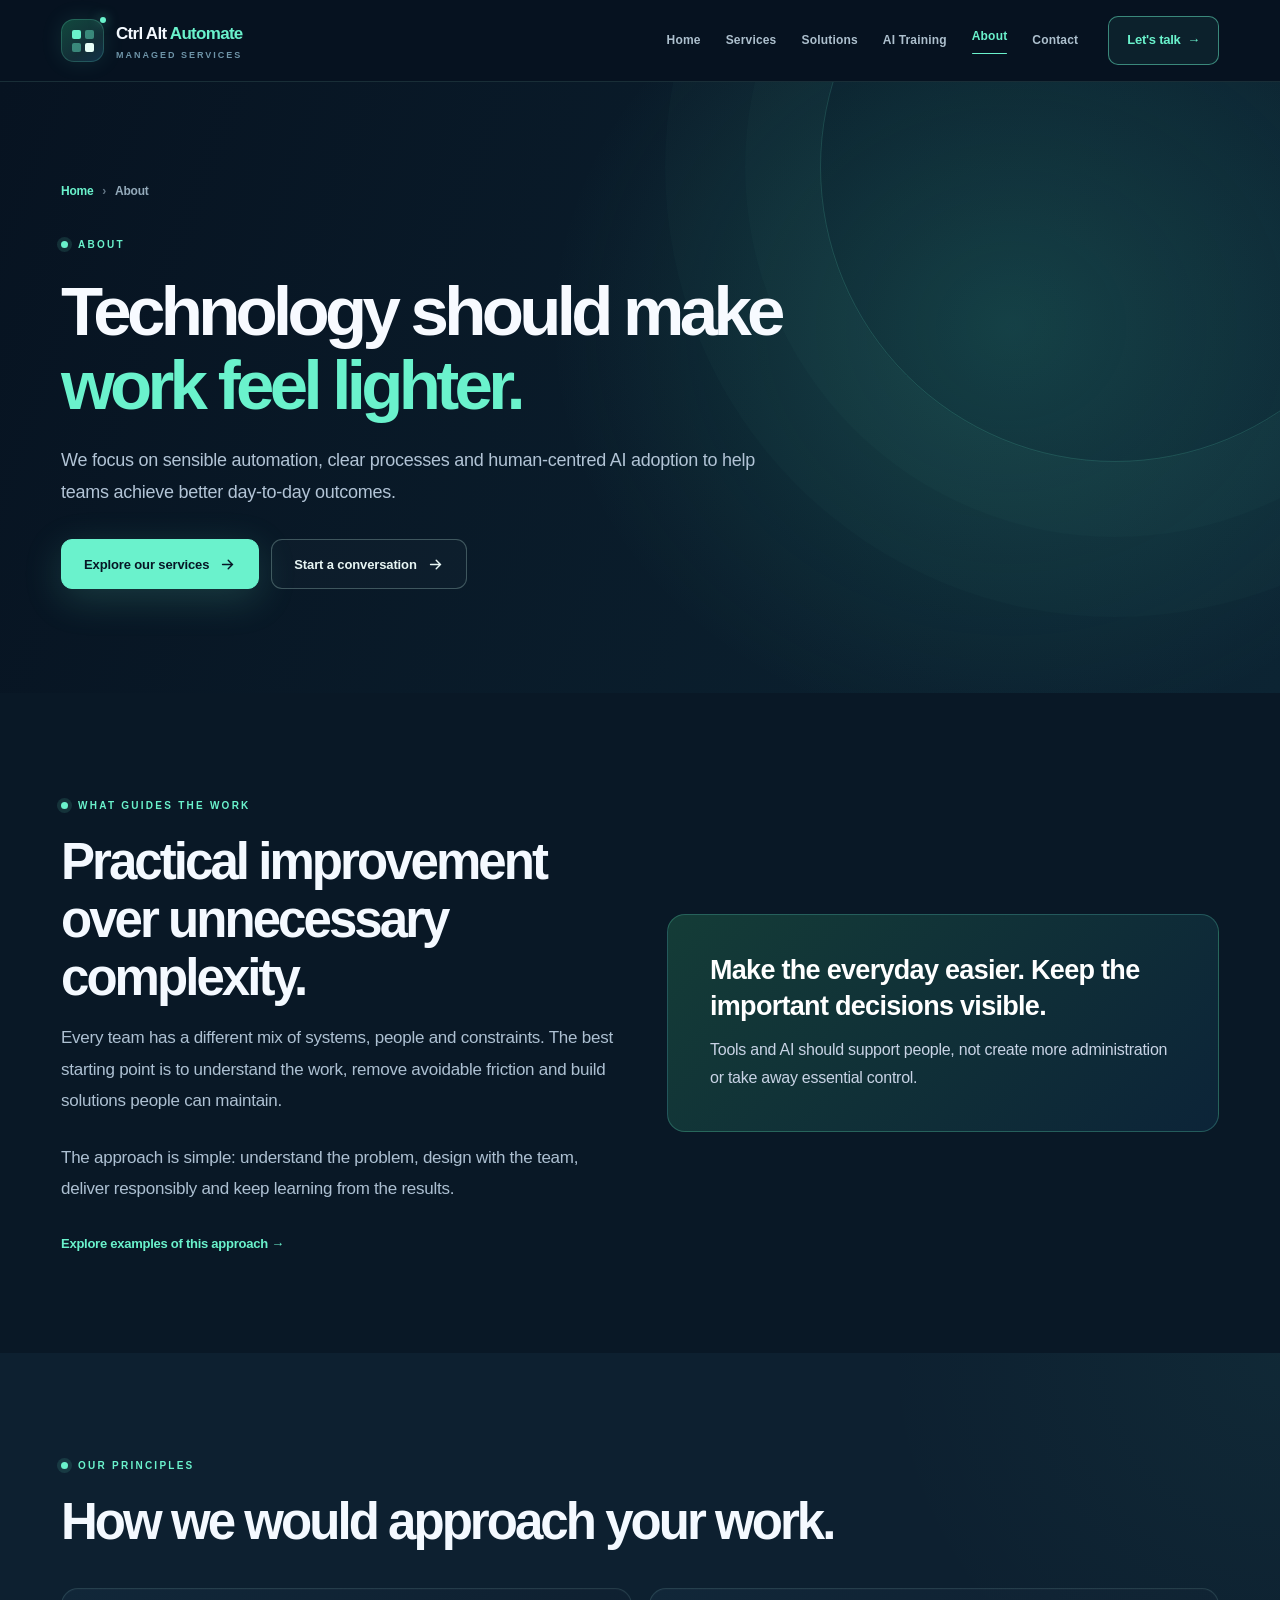
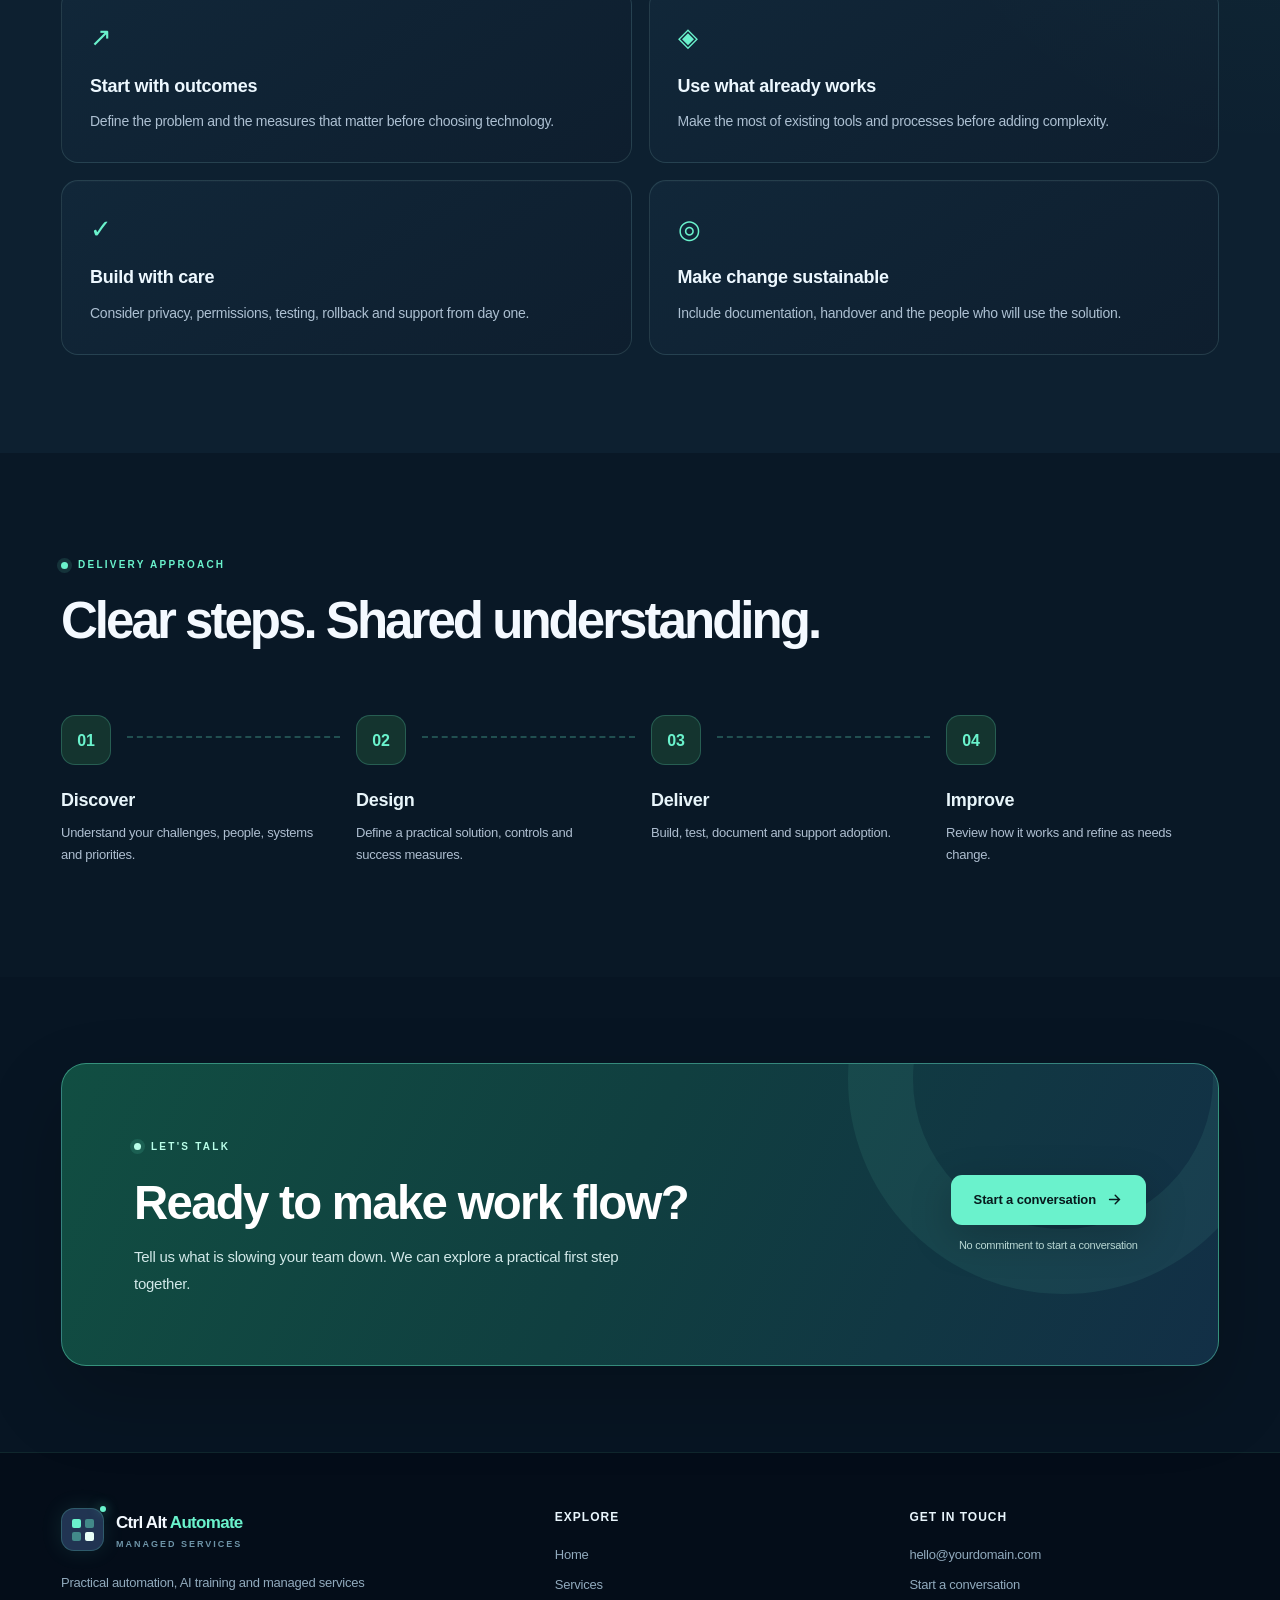
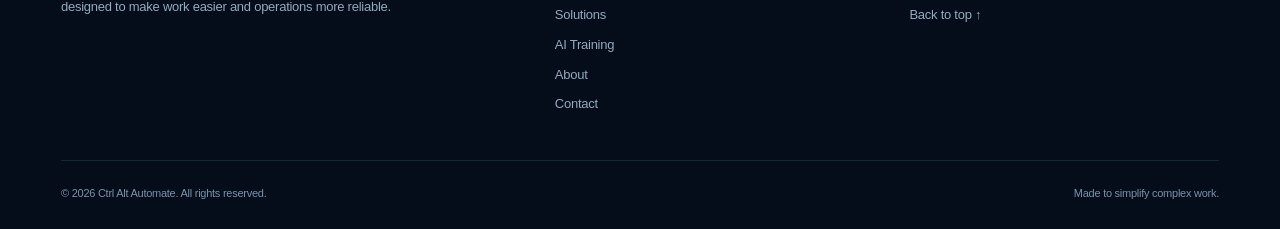
==== about.html @ 1eb22175 "Add files via upload" ====
<!DOCTYPE html><html lang="en"><head>
<meta charset="UTF-8"><meta name="viewport" content="width=device-width, initial-scale=1.0">
<meta name="theme-color" content="#071523"><meta name="description" content="Our approach to practical workflow automation, project delivery, responsible AI and managed services.">
<meta property="og:type" content="website"><meta property="og:site_name" content="Ctrl Alt Automate"><meta property="og:title" content="About | Ctrl Alt Automate"><meta property="og:description" content="Our approach to practical workflow automation, project delivery, responsible AI and managed services.">
<title>About | Ctrl Alt Automate</title>
<link rel="icon" href="data:image/svg+xml,%3Csvg xmlns='http://www.w3.org/2000/svg' viewBox='0 0 64 64'%3E%3Crect width='64' height='64' rx='17' fill='%23071523'/%3E%3Cpath d='M17 39V19h12v12H17m18-12h12v12H35M17 35h12v12H17m18-12h12v12H35' fill='%236af2cc'/%3E%3C/svg%3E">
<link rel="stylesheet" href="styles.css"><link rel="stylesheet" href="premium.css"></head><body><a class="skip-link" href="#main">Skip to content</a>
<header class="site-header" id="top"><div class="container nav-inner">
<a class="brand" href="index.html" aria-label="Ctrl Alt Automate home">
      <span class="brand-mark" aria-hidden="true"><span></span><span></span><span></span><span></span></span>
      <span><span class="brand-name">Ctrl Alt <span class="brand-accent">Automate</span></span><span class="brand-label">Managed Services</span></span></a>
<nav class="nav-links" id="main-nav" aria-label="Main navigation"><a href="index.html">Home</a>
<a href="services.html">Services</a>
<a href="solutions.html">Solutions</a>
<a href="ai-training.html">AI Training</a>
<a href="about.html" aria-current="page">About</a>
<a href="contact.html">Contact</a></nav>
<a class="nav-cta" href="contact.html">Let's talk&nbsp; →</a>
<button class="nav-toggle" type="button" aria-controls="main-nav" aria-expanded="false" aria-label="Open navigation menu"><svg viewBox="0 0 24 24" fill="none" stroke="currentColor" stroke-width="2" stroke-linecap="round"><path d="M4 7h16M4 12h16M4 17h16"/></svg></button>
</div></header><main id="main"><section class="page-hero"><div class="container"><div class="breadcrumb"><a href="index.html">Home</a><span>›</span>About</div>
<span class="eyebrow">About</span><h1>Technology should make<br><span class="accent">work feel lighter.</span></h1><p>We focus on sensible automation, clear processes and human-centred AI adoption to help teams achieve better day-to-day outcomes.</p><div class="hero-actions"><a class="btn btn-mint" href="services.html">Explore our services <svg viewBox="0 0 24 24" fill="none" stroke="currentColor" stroke-width="2" stroke-linecap="round" aria-hidden="true"><path d="M5 12h14m-6-6 6 6-6 6"/></svg></a><a class="btn btn-outline" href="contact.html">Start a conversation <svg viewBox="0 0 24 24" fill="none" stroke="currentColor" stroke-width="2" stroke-linecap="round" aria-hidden="true"><path d="M5 12h14m-6-6 6 6-6 6"/></svg></a></div></div></section>
<section class="content-section"><div class="container panel-grid"><div><span class="eyebrow">What guides the work</span><h2 class="section-heading">Practical improvement over unnecessary complexity.</h2><p class="text-lead">Every team has a different mix of systems, people and constraints. The best starting point is to understand the work, remove avoidable friction and build solutions people can maintain.</p>
<p class="text-lead">The approach is simple: understand the problem, design with the team, deliver responsibly and keep learning from the results.</p><a class="arrow-link" href="solutions.html">Explore examples of this approach →</a></div>
<div class="quote-card"><h3>Make the everyday easier. Keep the important decisions visible.</h3><p>Tools and AI should support people, not create more administration or take away essential control.</p></div></div></section>
<section class="content-section alt"><div class="container"><span class="eyebrow">Our principles</span><h2 class="section-heading">How we would approach your work.</h2><div class="principles-grid">
<div class="principle"><span class="symbol">↗</span><h3>Start with outcomes</h3><p>Define the problem and the measures that matter before choosing technology.</p></div>
<div class="principle"><span class="symbol">◈</span><h3>Use what already works</h3><p>Make the most of existing tools and processes before adding complexity.</p></div>
<div class="principle"><span class="symbol">✓</span><h3>Build with care</h3><p>Consider privacy, permissions, testing, rollback and support from day one.</p></div>
<div class="principle"><span class="symbol">◎</span><h3>Make change sustainable</h3><p>Include documentation, handover and the people who will use the solution.</p></div></div></div></section>
<section class="content-section"><div class="container"><span class="eyebrow">Delivery approach</span><h2 class="section-heading">Clear steps. Shared understanding.</h2><div class="process-steps">
<div class="process-step"><span class="step-number">01</span><h3>Discover</h3><p>Understand your challenges, people, systems and priorities.</p></div>
<div class="process-step"><span class="step-number">02</span><h3>Design</h3><p>Define a practical solution, controls and success measures.</p></div>
<div class="process-step"><span class="step-number">03</span><h3>Deliver</h3><p>Build, test, document and support adoption.</p></div>
<div class="process-step"><span class="step-number">04</span><h3>Improve</h3><p>Review how it works and refine as needs change.</p></div></div></div></section><section class="contact-section"><div class="container"><div class="contact-card"><div><span class="eyebrow">Let's talk</span>
<h2>Ready to make work flow?</h2><p>Tell us what is slowing your team down. We can explore a practical first step together.</p></div><div class="contact-action"><a class="btn" href="contact.html">Start a conversation <svg viewBox="0 0 24 24" fill="none" stroke="currentColor" stroke-width="2" stroke-linecap="round" aria-hidden="true"><path d="M5 12h14m-6-6 6 6-6 6"/></svg></a><span>No commitment to start a conversation</span></div></div></div></section></main><footer class="site-footer"><div class="container">
<div class="footer-grid"><div><a class="brand" href="index.html" aria-label="Ctrl Alt Automate home">
      <span class="brand-mark" aria-hidden="true"><span></span><span></span><span></span><span></span></span>
      <span><span class="brand-name">Ctrl Alt <span class="brand-accent">Automate</span></span><span class="brand-label">Managed Services</span></span></a><p class="footer-description">Practical automation, AI training and managed services designed to make work easier and operations more reliable.</p></div>
<div><h3 class="footer-heading">Explore</h3><div class="footer-list"><a href="index.html">Home</a><a href="services.html">Services</a><a href="solutions.html">Solutions</a><a href="ai-training.html">AI Training</a><a href="about.html">About</a><a href="contact.html">Contact</a></div></div>
<div><h3 class="footer-heading">Get in touch</h3><div class="footer-list"><a href="mailto:hello@yourdomain.com">hello@yourdomain.com</a><a href="contact.html">Start a conversation</a><a href="#top">Back to top ↑</a></div></div></div>
<div class="footer-bottom"><span>© <span class="js-year">2026</span> Ctrl Alt Automate. All rights reserved.</span><span>Made to simplify complex work.</span></div>
</div></footer><script src="script.js" defer></script></body></html>
---- styles.css ----
:root {
      --navy: #111b33;
      --navy-deep: #0d1428;
      --ink: #17213c;
      --text: #4c5972;
      --muted: #728096;
      --bg: #f7f9fc;
      --white: #ffffff;
      --line: #e2e7ef;
      --blue: #496cf4;
      --blue-light: #edf1ff;
      --mint: #89f4d0;
      --mint-dark: #11795e;
      --amber: #ffc487;
      --shadow: 0 16px 50px rgba(25, 40, 79, 0.06);
      --radius: 22px;
      --max-width: 1180px;
    }

    *, *::before, *::after { box-sizing: border-box; }
    html { scroll-behavior: smooth; scroll-padding-top: 90px; }
    body { margin: 0; color: var(--ink); background: var(--white); font: 16px/1.6 -apple-system, BlinkMacSystemFont, "Segoe UI", Inter, sans-serif; -webkit-font-smoothing: antialiased; }
    body.menu-open { overflow: hidden; }
    a { color: inherit; text-decoration: none; }
    button { font: inherit; }
    button, a { -webkit-tap-highlight-color: transparent; }
    :focus-visible { outline: 3px solid #6b8aff; outline-offset: 4px; }
    ::selection { background: #b4f7e1; color: var(--navy); }
    .container { max-width: var(--max-width); margin: 0 auto; padding: 0 26px; }
    .skip-link { position: absolute; top: -100px; left: 16px; background: white; padding: 12px 18px; z-index: 1000; border-radius: 9px; }
    .skip-link:focus { top: 12px; }

    /* Header */
    .site-header { height: 86px; position: relative; z-index: 20; background: var(--white); border-bottom: 1px solid rgba(17, 27, 51, .07); }
    .nav-inner { display: flex; align-items: center; justify-content: space-between; height: 100%; gap: 30px; }
    .brand { display: inline-flex; align-items: center; gap: 11px; flex-shrink: 0; }
    .brand-mark { width: 41px; height: 41px; background: var(--navy); border-radius: 12px; display: grid; grid-template-columns: repeat(2, 9px); grid-template-rows: repeat(2, 9px); align-content: center; justify-content: center; gap: 4px; transform: rotate(-8deg); }
    .brand-mark span { background: var(--mint); border-radius: 2px; }
    .brand-mark span:nth-child(2), .brand-mark span:nth-child(3) { opacity: .45; }
    .brand-mark span:nth-child(4) { background: white; }
    .brand-name { color: var(--navy); font-size: 18px; font-weight: 850; letter-spacing: -.7px; line-height: 1; white-space: nowrap; }
    .brand-accent { color: #3961dc; }
    .brand-label { display: block; margin-top: 5px; font-size: 9px; line-height: 1; color: #7c8799; letter-spacing: 2px; text-transform: uppercase; font-weight: 800; }
    .nav-links { display: flex; gap: 30px; align-items: center; margin-left: auto; }
    .nav-links a { color: #4b5770; font-size: 13px; font-weight: 700; transition: color .2s; }
    .nav-links a:hover { color: var(--blue); }
    .nav-cta { display: inline-flex; background: var(--navy); color: white; align-items: center; justify-content: center; padding: 12px 20px; border-radius: 9px; font-weight: 750; font-size: 13px; transition: background .2s, transform .2s; white-space: nowrap; }
    .nav-cta:hover { background: #2e4483; transform: translateY(-1px); }
    .nav-toggle { display: none; background: none; border: 0; color: var(--navy); padding: 8px; cursor: pointer; }
    .nav-toggle svg { display: block; width: 25px; height: 25px; }

    /* Common */
    .eyebrow { display: inline-flex; align-items: center; gap: 10px; color: var(--blue); font-size: 11px; font-weight: 800; letter-spacing: 2.2px; text-transform: uppercase; }
    .eyebrow::before { content: ""; display: inline-block; height: 7px; width: 7px; border-radius: 50%; background: currentColor; }
    .section-heading { max-width: 700px; margin: 16px 0 15px; font-size: clamp(32px, 4vw, 51px); font-weight: 800; letter-spacing: -2.2px; line-height: 1.14; color: var(--navy); }
    .section-intro { max-width: 680px; margin: 0; color: var(--text); font-size: 17px; line-height: 1.8; }
    .section-top { margin-bottom: 38px; }
    .btn { display: inline-flex; align-items: center; justify-content: center; gap: 10px; padding: 14px 22px; min-height: 50px; border: 1px solid transparent; border-radius: 10px; font-size: 13px; font-weight: 800; line-height: 1.2; transition: transform .2s, background .2s, box-shadow .2s; white-space: nowrap; }
    .btn:hover { transform: translateY(-2px); }
    .btn svg { width: 17px; height: 17px; }
    .btn-mint { background: var(--mint); color: var(--navy); box-shadow: 0 8px 25px rgba(137, 244, 208, .12); }
    .btn-mint:hover { background: #a5ffe0; }
    .btn-blue { background: var(--blue); color: white; }
    .btn-blue:hover { background: #3056dd; }
    .btn-outline { border-color: rgba(255,255,255,.32); color: #fff; background: rgba(255,255,255,.04); }
    .btn-outline:hover { background: rgba(255,255,255,.10); }
    .arrow-link { display: inline-flex; align-items: center; gap: 8px; color: var(--blue); font-size: 13px; font-weight: 800; }
    .arrow-link svg { width: 16px; height: 16px; transition: transform .2s; }
    .arrow-link:hover svg { transform: translateX(4px); }

    /* Hero */
    .hero { background: var(--navy); color: white; position: relative; overflow: hidden; isolation: isolate; }
    .hero::before { content: ""; position: absolute; inset: 0; z-index: -2; background: radial-gradient(ellipse at 78% 45%, rgba(78, 103, 203, .28), transparent 52%), radial-gradient(circle at 8% 100%, rgba(45, 130, 123, .15), transparent 48%); }
    .hero::after { content: ""; position: absolute; right: -160px; bottom: -295px; width: 600px; height: 600px; border: 1px solid rgba(255,255,255,.075); border-radius: 50%; box-shadow: 0 0 0 80px rgba(255,255,255,.012), 0 0 0 160px rgba(255,255,255,.012); z-index: -1; }
    .hero-grid { min-height: 610px; display: grid; grid-template-columns: 1.06fr .94fr; align-items: center; gap: 58px; padding-top: 76px; padding-bottom: 84px; }
    .hero .eyebrow { color: var(--mint); }
    h1 { font-size: clamp(43px, 5.6vw, 76px); line-height: 1.07; letter-spacing: -3.4px; margin: 22px 0 24px; font-weight: 850; }
    h1 .accent { color: var(--mint); }
    .hero-copy { max-width: 560px; color: #b9c6db; font-size: 17px; line-height: 1.8; margin: 0 0 30px; }
    .hero-actions { display: flex; align-items: center; gap: 12px; flex-wrap: wrap; }
    .hero-note { margin-top: 36px; display: flex; align-items: center; gap: 12px; font-size: 12px; font-weight: 600; color: #bcc9de; }
    .avatar-stack { display: flex; }
    .avatar-stack span { margin-right: -8px; border: 2px solid var(--navy); background: #4e638c; color: white; width: 27px; height: 27px; border-radius: 50%; display: grid; place-items: center; }
    .avatar-stack span:nth-child(2) { background: #438f87; }
    .avatar-stack span:nth-child(3) { background: #977a9c; }
    .avatar-stack svg { width: 14px; height: 14px; }
    .hero-demo { position: relative; }
    .demo-shell { width: 100%; max-width: 488px; margin-left: auto; padding: 20px; border: 1px solid rgba(255,255,255,.20); border-radius: 22px; background: rgba(255,255,255,.09); box-shadow: 0 40px 100px rgba(0,0,0,.24); backdrop-filter: blur(12px); transform: rotate(1.4deg); }
    .demo-header { display: flex; justify-content: space-between; align-items: center; gap: 10px; margin-bottom: 14px; }
    .demo-header strong { color: white; font-size: 13px; }
    .demo-header small { display: block; color: #bac6da; font-size: 11px; margin-top: 2px; }
    .demo-dots { display: flex; gap: 5px; }
    .demo-dots span { width: 6px; height: 6px; background: #8fa3c7; border-radius: 50%; }
    .demo-dots span:first-child { background: var(--mint); }
    .demo-content { padding: 19px; border-radius: 13px; background: #f7f9ff; color: var(--ink); }
    .demo-content-title { display: flex; align-items: center; justify-content: space-between; gap: 10px; margin-bottom: 15px; }
    .demo-content-title strong { font-size: 11px; text-transform: uppercase; letter-spacing: 1.2px; }
    .demo-content-title span { color: #45715c; border-radius: 5px; background: #e0f7ed; padding: 3px 8px; font-size: 9px; font-weight: 800; }
    .demo-flow { display: grid; grid-template-columns: 1fr 17px 1fr; align-items: center; row-gap: 9px; column-gap: 8px; }
    .flow-card { min-height: 81px; padding: 12px; background: white; border: 1px solid #e3e8f2; border-radius: 10px; box-shadow: 0 3px 8px rgba(14,24,47,.03); }
    .flow-card .flow-icon { display: inline-flex; width: 24px; height: 24px; align-items: center; justify-content: center; border-radius: 6px; background: #e9edff; color: var(--blue); margin-bottom: 5px; }
    .flow-card .flow-icon.green { background: #ddf6eb; color: #16785b; }
    .flow-card .flow-icon.orange { background: #fff0df; color: #af6525; }
    .flow-card svg { height: 13px; width: 13px; }
    .flow-card strong { display: block; font-size: 11px; color: var(--navy); }
    .flow-card small { display: block; color: #718097; font-size: 9px; line-height: 1.4; margin-top: 1px; }
    .flow-arrow { color: #8292b0; font-weight: 800; text-align: center; font-size: 18px; }
    .flow-down { grid-column: 1 / -1; text-align: center; height: 13px; color: #8292b0; font-weight: 800; line-height: 1; font-size: 14px; }
    .demo-footer { display: flex; justify-content: space-between; align-items: center; gap: 6px; margin-top: 15px; border-top: 1px solid #e6ebf3; padding-top: 12px; }
    .demo-footer span { color: #65738b; font-size: 10px; }
    .demo-footer strong { color: #16785b; font-size: 10px; }
    .demo-footer strong::before { content: ""; display: inline-block; width: 6px; height: 6px; border-radius: 50%; background: #36aa7a; margin-right: 6px; }
    .demo-float { position: absolute; right: -22px; bottom: -28px; background: var(--mint); color: #103d35; border-radius: 12px; padding: 13px 17px; font-size: 11px; font-weight: 850; box-shadow: 0 16px 35px rgba(0,0,0,.18); transform: rotate(-4deg); }
    .demo-float svg { width: 13px; height: 13px; margin-right: 5px; vertical-align: -2px; }

    /* Value strip */
    .value-strip { background: #eef2f8; border-bottom: 1px solid var(--line); }
    .value-inner { display: flex; flex-wrap: wrap; align-items: center; justify-content: space-between; padding-top: 25px; padding-bottom: 25px; gap: 18px 25px; }
    .value-intro { font-size: 11px; text-transform: uppercase; letter-spacing: 1.6px; font-weight: 800; color: #6e7a90; }
    .value-item { display: inline-flex; gap: 9px; align-items: center; font-size: 13px; font-weight: 800; color: #394760; }
    .value-item svg { height: 17px; width: 17px; color: #4179d6; }

    /* Services */
    .services { padding: 108px 0 114px; background: #fff; }
    .services-grid { display: grid; grid-template-columns: repeat(3, minmax(0, 1fr)); gap: 18px; }
    .service-card { position: relative; padding: 30px; min-height: 292px; border: 1px solid var(--line); border-radius: var(--radius); background: white; transition: border-color .25s, transform .25s, box-shadow .25s; }
    .service-card:hover { border-color: #bdc9f7; transform: translateY(-4px); box-shadow: var(--shadow); }
    .service-card .service-top { display: flex; justify-content: space-between; align-items: start; gap: 12px; }
    .service-icon { width: 54px; height: 54px; display: grid; place-items: center; background: #eef0ff; color: #4260db; border-radius: 14px; }
    .service-icon.green { background: #e5f7ef; color: #16785b; }
    .service-icon.amber { background: #fff1df; color: #ae6618; }
    .service-icon.pink { background: #f9edfb; color: #9562af; }
    .service-icon.sky { background: #e7f5fc; color: #377dba; }
    .service-icon.peach { background: #ffeee7; color: #c36b4a; }
    .service-icon svg { width: 26px; height: 26px; }
    .service-num { color: #aab5c7; font-size: 11px; font-weight: 800; letter-spacing: 1px; }
    .service-card h3 { margin: 25px 0 10px; font-size: 20px; line-height: 1.25; letter-spacing: -.5px; color: var(--navy); }
    .service-card p { margin: 0; color: var(--text); line-height: 1.75; font-size: 14px; }
    .tags { display: flex; gap: 7px; flex-wrap: wrap; margin-top: 20px; }
    .tags span { font-size: 10px; color: #637087; border: 1px solid #e4e9f1; border-radius: 6px; padding: 4px 7px; background: #f9fafd; font-weight: 700; }

    /* Outcome comparison */
    .outcomes { background: var(--bg); padding: 104px 0; }
    .outcomes-grid { display: grid; grid-template-columns: .9fr 1.1fr; gap: 90px; align-items: center; }
    .outcomes .section-heading { font-size: clamp(33px, 3.6vw, 47px); }
    .outcomes-list { margin-top: 27px; display: grid; gap: 16px; }
    .outcomes-list div { display: flex; align-items: start; gap: 10px; font-weight: 650; font-size: 14px; color: #45516a; }
    .outcomes-list svg { color: var(--mint-dark); flex: 0 0 auto; height: 18px; width: 18px; margin-top: 2px; }
    .comparison { display: grid; gap: 14px; }
    .comparison-col { padding: 25px 29px; background: #fff; border: 1px solid var(--line); border-radius: 18px; box-shadow: 0 8px 35px rgba(25,40,79,.025); }
    .comparison-col.highlight { background: var(--navy); border-color: var(--navy); box-shadow: 0 20px 45px rgba(17,27,51,.12); }
    .comparison-heading { display: flex; justify-content: space-between; align-items: center; gap: 9px; }
    .comparison-heading strong { font-size: 14px; }
    .comparison-heading span { font-size: 10px; font-weight: 800; border-radius: 20px; background: #f2f4f8; color: #8793a7; padding: 4px 10px; }
    .comparison-col.highlight .comparison-heading strong { color: white; }
    .comparison-col.highlight .comparison-heading span { background: rgba(137,244,208,.14); color: var(--mint); }
    .comparison-items { display: grid; gap: 10px; margin-top: 17px; }
    .comparison-items div { display: flex; gap: 9px; align-items: start; font-size: 13px; color: #667187; }
    .comparison-items svg { width: 16px; height: 16px; color: #aab5c2; flex: 0 0 auto; margin-top: 2px; }
    .comparison-col.highlight .comparison-items div { color: #c8d3e5; }
    .comparison-col.highlight .comparison-items svg { color: var(--mint); }

    /* How we work */
    .process { padding: 106px 0 116px; }
    .process-steps { display: grid; grid-template-columns: repeat(4, 1fr); gap: 22px; margin-top: 43px; }
    .process-step { position: relative; padding: 22px 16px 12px 0; }
    .process-step:not(:last-child)::after { content: ""; position: absolute; top: 43px; left: 66px; right: -6px; height: 1px; border-top: 2px dashed #d9e1eb; }
    .step-number { display: grid; place-items: center; width: 50px; height: 50px; border-radius: 14px; background: #eaf0ff; color: #3d60dc; font-size: 16px; font-weight: 850; position: relative; z-index: 1; }
    .process-step:nth-child(2) .step-number { background: #e9f8ef; color: #167a5d; }
    .process-step:nth-child(3) .step-number { background: #fff0df; color: #b36722; }
    .process-step:nth-child(4) .step-number { background: #f1ebfb; color: #825dc0; }
    .process-step h3 { margin: 23px 0 8px; font-size: 18px; line-height: 1.4; }
    .process-step p { color: var(--text); font-size: 13px; line-height: 1.75; margin: 0; }
    .engagement-band { display: flex; justify-content: space-between; align-items: center; gap: 30px; padding: 27px 33px; margin-top: 45px; background: #f3f6fc; border: 1px solid var(--line); border-radius: 15px; }
    .engagement-band div strong { display: block; font-size: 15px; color: var(--navy); }
    .engagement-band div span { display: block; font-size: 12px; color: var(--text); margin-top: 4px; }

    /* Use cases */
    .use-cases { padding: 104px 0 112px; background: #101a32; color: white; }
    .use-cases .eyebrow { color: var(--mint); }
    .use-cases .section-heading { color: white; }
    .use-cases .section-intro { color: #b9c8df; }
    .usecase-grid { margin-top: 42px; display: grid; grid-template-columns: repeat(3, minmax(0, 1fr)); gap: 16px; }
    .usecase-card { padding: 29px; background: rgba(255,255,255,.045); border: 1px solid rgba(255,255,255,.13); border-radius: 17px; min-height: 243px; }
    .usecase-card .symbol { display: grid; place-items: center; width: 46px; height: 46px; border-radius: 12px; background: rgba(137,244,208,.12); color: var(--mint); }
    .usecase-card .symbol svg { width: 23px; height: 23px; }
    .usecase-card h3 { color: white; font-size: 19px; line-height: 1.35; margin: 21px 0 9px; }
    .usecase-card p { color: #b9c8df; font-size: 13px; line-height: 1.8; margin: 0; }
    .use-cases-quote { display: flex; align-items: center; gap: 13px; margin-top: 31px; color: #d5e0f0; font-size: 13px; font-weight: 600; }
    .use-cases-quote span { width: 32px; height: 1px; background: var(--mint); }

    /* FAQ */
    .faq { padding: 105px 0; background: white; }
    .faq-layout { display: grid; grid-template-columns: .85fr 1.15fr; gap: 90px; }
    .faq-layout .section-heading { font-size: clamp(32px, 3.6vw, 46px); }
    .faq-items { display: grid; gap: 11px; }
    .faq-item { border: 1px solid var(--line); border-radius: 13px; padding: 0 21px; background: #fff; }
    .faq-item[open] { border-color: #b9c9f8; background: #fcfdff; }
    .faq-item summary { font-size: 14px; color: var(--navy); font-weight: 750; cursor: pointer; padding: 19px 32px 19px 0; list-style: none; position: relative; }
    .faq-item summary::-webkit-details-marker { display: none; }
    .faq-item summary::after { content: "+"; position: absolute; right: 0; top: 15px; color: var(--blue); font-size: 22px; font-weight: 400; }
    .faq-item[open] summary::after { content: "-"; }
    .faq-item p { color: var(--text); font-size: 13px; margin: 0; padding: 0 25px 19px 0; line-height: 1.8; }

    /* Contact */
    .contact-section { background: #f3f6fc; padding: 86px 0; }
    .contact-card { background: var(--blue); color: white; padding: 68px 72px; border-radius: 25px; display: flex; justify-content: space-between; align-items: center; gap: 44px; overflow: hidden; position: relative; isolation: isolate; }
    .contact-card::before { content: ""; position: absolute; z-index: -1; height: 430px; width: 430px; top: -200px; right: -60px; border-radius: 50%; border: 65px solid rgba(255,255,255,.075); }
    .contact-card .eyebrow { color: #d9fbed; }
    .contact-card h2 { font-size: clamp(32px, 3.7vw, 51px); letter-spacing: -1.7px; line-height: 1.15; margin: 18px 0 13px; max-width: 630px; }
    .contact-card p { color: #e2e9ff; line-height: 1.8; font-size: 15px; max-width: 540px; margin: 0; }
    .contact-action { display: flex; flex-direction: column; align-items: center; gap: 12px; flex: 0 0 auto; }
    .contact-action a { background: white; color: var(--navy); box-shadow: 0 15px 35px rgba(17,27,51,.1); }
    .contact-action a:hover { background: #e9ffee; }
    .contact-action span { color: #dae6ff; font-size: 11px; }

    /* Footer */
    .site-footer { background: #10182d; color: #aabbd2; padding: 55px 0 26px; }
    .footer-grid { display: grid; grid-template-columns: 1.45fr 1fr 1fr; gap: 45px; padding-bottom: 45px; }
    .site-footer .brand-name { color: white; }
    .site-footer .brand-accent { color: var(--mint); }
    .site-footer .brand-label { color: #7f94ac; }
    .site-footer .brand-mark { background: #213452; }
    .footer-description { font-size: 13px; color: #9cafc9; max-width: 340px; line-height: 1.85; margin-top: 20px; }
    .footer-heading { color: white; font-size: 12px; font-weight: 800; letter-spacing: 1px; text-transform: uppercase; margin: 0 0 18px; }
    .footer-list { display: grid; gap: 9px; }
    .footer-list a { color: #a9bad1; font-size: 13px; transition: color .2s; overflow-wrap: anywhere; }
    .footer-list a:hover { color: var(--mint); }
    .footer-bottom { border-top: 1px solid rgba(255,255,255,.12); padding-top: 24px; display: flex; justify-content: space-between; gap: 12px; flex-wrap: wrap; color: #8192ab; font-size: 11px; }

    @media (max-width: 1050px) {
      .hero-grid { gap: 30px; }
      .demo-float { right: -6px; }
      .outcomes-grid, .faq-layout { gap: 46px; }
      .contact-card { padding: 52px 46px; }
    }
    @media (max-width: 820px) {
      .site-header { height: 72px; }
      .nav-toggle { display: block; margin-left: auto; }
      .nav-cta { display: none; }
      .nav-links { display: none; position: absolute; top: 72px; left: 0; right: 0; padding: 16px 25px 24px; background: white; border-top: 1px solid var(--line); border-bottom: 1px solid var(--line); box-shadow: 0 20px 30px rgba(10,20,40,.08); flex-direction: column; align-items: stretch; gap: 0; }
      .nav-links.open { display: flex; }
      .nav-links a { display: block; padding: 13px 0; font-size: 15px; }
      .hero-grid { grid-template-columns: 1fr; gap: 60px; padding-top: 75px; padding-bottom: 91px; }
      h1 { max-width: 740px; }
      .hero-copy { max-width: 690px; }
      .demo-shell { margin-left: 0; max-width: 520px; }
      .value-inner { justify-content: flex-start; }
      .value-intro { flex-basis: 100%; }
      .services-grid { grid-template-columns: repeat(2, minmax(0, 1fr)); }
      .outcomes-grid, .faq-layout { grid-template-columns: 1fr; gap: 42px; }
      .process-steps { grid-template-columns: repeat(2, 1fr); }
      .process-step:nth-child(2)::after { display: none; }
      .usecase-grid { grid-template-columns: 1fr; }
      .usecase-card { min-height: auto; }
      .contact-card { align-items: flex-start; flex-direction: column; gap: 30px; }
      .contact-action { align-items: flex-start; }
      .footer-grid { grid-template-columns: 1.3fr 1fr; }
    }
    @media (max-width: 580px) {
      .container { padding-left: 20px; padding-right: 20px; }
      .brand-name { font-size: 17px; }
      .brand-mark { width: 38px; height: 38px; }
      .hero-grid { padding-top: 63px; padding-bottom: 79px; gap: 54px; }
      h1 { font-size: clamp(43px, 10vw, 56px); letter-spacing: -2.5px; }
      .hero-copy { font-size: 15px; }
      .hero-actions { align-items: stretch; }
      .hero-actions .btn { flex: 1 1 100%; }
      .hero-note { font-size: 11px; }
      .demo-shell { padding: 10px; border-radius: 17px; transform: none; }
      .demo-content { padding: 13px; }
      .flow-card { min-height: 73px; padding: 8px; }
      .flow-card strong { font-size: 10px; }
      .flow-card small { font-size: 9px; }
      .demo-float { right: -9px; bottom: -24px; padding: 9px 11px; font-size: 10px; }
      .value-inner { gap: 14px 23px; padding-top: 21px; padding-bottom: 22px; }
      .value-item { font-size: 12px; }
      .services, .outcomes, .process, .use-cases, .faq { padding-top: 76px; padding-bottom: 80px; }
      .section-heading { font-size: 35px; letter-spacing: -1.5px; }
      .section-intro { font-size: 15px; }
      .services-grid, .process-steps { grid-template-columns: 1fr; }
      .service-card { min-height: auto; padding: 26px; }
      .process-steps { gap: 7px; }
      .process-step { padding: 0 0 12px 68px; min-height: 117px; }
      .step-number { position: absolute; left: 0; top: 4px; }
      .process-step:not(:last-child)::after { left: 24px; top: 52px; bottom: -10px; right: auto; height: auto; border-top: 0; border-left: 2px dashed #d9e1eb; display: block; }
      .process-step h3 { margin: 5px 0 6px; }
      .engagement-band { align-items: flex-start; flex-direction: column; padding: 25px; }
      .faq-layout { gap: 30px; }
      .contact-section { padding: 55px 0; }
      .contact-card { padding: 39px 26px; border-radius: 19px; }
      .contact-card h2 { font-size: 35px; }
      .footer-grid { grid-template-columns: 1fr 1fr; gap: 35px 20px; }
      .footer-grid > :first-child { grid-column: 1 / -1; }
      .site-footer { padding-top: 49px; }
    }
    @media (prefers-reduced-motion: reduce) {
      html { scroll-behavior: auto; }
      *, *::before, *::after { animation-duration: .01ms !important; transition-duration: .01ms !important; }
    }


/* Multipage site additions */
.nav-links a[aria-current="page"] { color: var(--blue); }
.nav-links a[aria-current="page"]::after { content: ""; display: block; height: 2px; background: var(--blue); border-radius: 2px; margin-top: 5px; }
.page-hero { position: relative; overflow: hidden; background: var(--navy); color: white; padding: 90px 0 93px; }
.page-hero::after { content: ""; width: 500px; height: 500px; border: 1px solid rgba(137,244,208,.15); border-radius: 50%; box-shadow: 0 0 0 80px rgba(255,255,255,.025),0 0 0 160px rgba(255,255,255,.017); position: absolute; right: -110px; top: -230px; pointer-events:none; }
.page-hero .container { position: relative; z-index: 1; }
.page-hero .eyebrow { color: var(--mint); }
.page-hero h1 { font-size: clamp(42px,5.7vw,69px); max-width: 850px; margin: 19px 0 23px; }
.page-hero p { max-width: 715px; font-size: 18px; line-height: 1.75; color: #c1cde0; margin: 0 0 31px; }
.page-hero .hero-actions { margin-top: 8px; }
.breadcrumb { display:flex; align-items:center; gap:9px; color:#aebfda; font-size:12px; font-weight:650; margin-bottom: 29px; }
.breadcrumb a { color:var(--mint); }
.breadcrumb span { opacity:.65; }
.content-section { padding: 98px 0; }
.content-section.alt { background: var(--bg); }
.content-section.dark { background: var(--navy); color:white; }
.content-section.dark .section-heading { color:white; }
.content-section.dark .section-intro { color:#bed0e3; }
.subhead { font-size: clamp(26px,3vw,37px); letter-spacing:-1.2px; line-height:1.2; color:var(--navy); margin:0 0 14px; }
.text-lead { color:var(--text); font-size:17px; line-height:1.85; margin:0 0 25px; }
.section-kicker { margin: 0 0 12px; color:var(--mint-dark); font-size:12px; letter-spacing:1.8px; text-transform:uppercase; font-weight:800; }
.detail-grid { display:grid; grid-template-columns:repeat(3,minmax(0,1fr)); gap:19px; margin-top:36px; }
.detail-card { background:white; border:1px solid var(--line); border-radius:18px; padding:29px; box-shadow: 0 8px 28px rgba(15,32,70,.025); display:flex; flex-direction:column; gap:0; }
.detail-card .number { font-weight:850; font-size:12px; color:var(--blue); letter-spacing:1.5px; }
.detail-card h3 { color:var(--navy); font-size:21px; letter-spacing:-.5px; line-height:1.35; margin:15px 0 11px; }
.detail-card p { font-size:14px; color:var(--text); margin:0; line-height:1.75; }
.detail-card .tags { margin-top:auto; padding-top:20px; }
.detail-card .arrow-link { margin-top:auto; padding-top:23px; }
.panel-grid { display:grid; grid-template-columns: 1fr 1fr; gap:54px; align-items:center; }
.panel-box { border:1px solid var(--line); border-radius:22px; background:white; padding:35px; box-shadow:var(--shadow); }
.panel-box.soft { background:#f1f5ff; }
.panel-box h3 { margin:0 0 10px; font-size:18px; letter-spacing:-.3px; }
.panel-box p { font-size:14px; color:var(--text); line-height:1.75; margin:0; }
.check-list { list-style:none; padding:0; margin:24px 0 0; display:grid; gap:12px; }
.check-list li { color:var(--text); font-size:14px; line-height:1.65; padding-left:28px; position:relative; }
.check-list li::before { content:"✓"; font-size:12px; font-weight:900; color:var(--mint-dark); background:#dcf8ef; width:20px; height:20px; display:grid;place-items:center;border-radius:50%; position:absolute; left:0; top:2px; }
.pill-row { display:flex; flex-wrap:wrap; gap:9px; margin-top:25px; }
.pill { border-radius:100px; background:#edf1ff; color:#3455ac; padding:7px 12px; font-weight:700; font-size:11px; }
.flow-visual { display:grid; grid-template-columns:repeat(4,minmax(0,1fr)); gap:10px; margin-top:37px; }
.flow-step { position:relative; padding:25px 16px; background: white; border-radius:14px; border:1px solid var(--line); }
.flow-step::after { content:"→"; color:var(--blue); font-weight:900; font-size:19px; position:absolute; right:-15px; top:50%; transform:translateY(-50%); z-index:1; }
.flow-step:last-child::after { display:none; }
.flow-step .flow-no { font-size:12px; letter-spacing:1.3px; color:var(--blue); font-weight:850; }
.flow-step h3 { margin:9px 0 5px; font-size:16px; line-height:1.3; }
.flow-step p { font-size:12px; line-height:1.55; margin:0; color:var(--text); }
.split-article { display:grid; grid-template-columns:.88fr 1.12fr; gap:60px; padding:55px 0; border-bottom:1px solid var(--line); }
.split-article:first-child { padding-top:0; }
.split-article:last-child { border-bottom:0; padding-bottom:0; }
.split-article h2 { font-size:clamp(29px,3.3vw,42px);letter-spacing:-1.4px;line-height:1.2;margin:0 0 12px; }
.split-article p { margin:0; color:var(--text); line-height:1.8; }
.bullet-card { padding:22px 25px; background:#fff; border:1px solid var(--line); border-radius:14px; margin-top:12px; }
.bullet-card h3 { margin:0 0 7px; font-size:16px; }
.bullet-card p { font-size:13px; line-height:1.65; }
.track-grid { display:grid; grid-template-columns:repeat(3,minmax(0,1fr)); gap:17px; margin-top:43px; }
.track-card { display:flex; flex-direction:column; border:1px solid var(--line); border-radius:18px; padding:30px; background:white; }
.track-card .topline { display:flex;justify-content:space-between;align-items:center; gap:10px; }
.track-card .track-no { font-size:12px; font-weight:850; letter-spacing:1.2px; color:var(--blue); }
.track-card .level { font-size:11px; font-weight:750; border-radius:30px; padding:7px 11px; background:#e9f8f3; color:#24775e; }
.track-card h3 { margin:22px 0 10px; font-size:23px; color:var(--navy); line-height:1.3; }
.track-card p { color:var(--text); font-size:14px; margin:0 0 16px; line-height:1.75; }
.track-card ul { color:var(--text); margin:0; padding-left:20px; font-size:13px; line-height:1.9; }
.track-card .card-bottom { border-top:1px solid var(--line); margin-top:auto; padding-top:18px; color:var(--navy); font-size:12px; font-weight:750; }
.feature-strip { display:flex; flex-wrap:wrap; gap:13px; margin-top:32px; }
.feature-strip span { border:1px solid #ccdae9; background:#fff; border-radius:10px; padding:13px 16px; font-size:13px; font-weight:700; color:var(--navy); }
.quote-card { background:var(--navy);color:white;border-radius:18px;padding:38px 42px; }
.quote-card h3 { font-size:27px; line-height:1.3; letter-spacing:-.7px; margin:0 0 12px; }
.quote-card p { color:#c8d3e5; margin:0; line-height:1.8; }
.principles-grid { display:grid; grid-template-columns:repeat(2,minmax(0,1fr)); gap:17px; margin-top:37px; }
.principle { background:white; border:1px solid var(--line); border-radius:17px; padding:28px; }
.principle .symbol { font-size:26px; }
.principle h3 { margin:13px 0 9px; font-size:18px; }
.principle p { font-size:14px; line-height:1.75; color:var(--text); margin:0; }
.contact-options { display:grid;grid-template-columns:repeat(3,minmax(0,1fr)); gap:18px; margin-top:37px; }
.contact-option { background:white; border:1px solid var(--line); border-radius:18px; padding:29px; display:flex;flex-direction:column; }
.contact-option .number { color:var(--blue);font-size:12px;font-weight:850;letter-spacing:1.3px; }
.contact-option h3 { margin:16px 0 8px; color:var(--navy); font-size:21px; line-height:1.3; }
.contact-option p { color:var(--text); line-height:1.75; font-size:14px; margin:0 0 22px; }
.contact-option .btn { margin-top:auto; padding:12px 16px; }
.contact-details { background:var(--navy);color:white; border-radius:24px; padding:40px; }
.contact-details h3 { font-size:28px; letter-spacing:-.7px; margin:0 0 15px; }
.contact-details p { color:#bed0e3;line-height:1.8; margin:0 0 22px; }
.contact-details a.email { color:var(--mint); text-decoration:underline; text-underline-offset:4px; font-weight:800; word-break:break-word; }
.warning-note { background:#fff8ed; border:1px solid #ecd9b9; padding:17px 19px; border-radius:11px; color:#654e29; font-size:13px; line-height:1.7; }
.mini-nav { display:flex;flex-wrap:wrap;gap:9px;margin:30px 0 0; }
.mini-nav a { padding:10px 14px;background:white;border:1px solid var(--line);border-radius:10px;font-size:12px;font-weight:750;color:var(--navy); }
.mini-nav a:hover { border-color:#7d9dff; }
.small-caption { color:var(--muted); font-size:12px; line-height:1.65; }
.footnote { margin-top:21px;color:var(--muted);font-size:12px; }
@media (max-width: 1050px) {
 .nav-links { gap:18px; }
 .nav-links a { font-size:12px; }
 .nav-cta { padding:11px 14px; }
}
@media (max-width: 820px) {
 .nav-links a[aria-current="page"]::after { display:none; }
 .detail-grid,.track-grid,.contact-options { grid-template-columns:repeat(2,minmax(0,1fr)); }
 .panel-grid,.split-article { grid-template-columns:1fr; gap:35px; }
 .page-hero { padding:65px 0 70px; }
 .flow-visual { grid-template-columns:repeat(2,minmax(0,1fr)); }
 .flow-step:nth-child(2)::after { display:none; }
}
@media (max-width:580px) {
 .page-hero { padding:50px 0 59px; }
 .page-hero h1 { font-size:clamp(39px,10vw,54px); letter-spacing:-2px; }
 .page-hero p { font-size:15px; }
 .content-section { padding:70px 0; }
 .detail-grid,.track-grid,.contact-options,.principles-grid { grid-template-columns:1fr; }
 .flow-visual { grid-template-columns:1fr; }
 .flow-step::after { content:"↓"; right:50%; top:100%; transform:translate(50%,-4px); }
 .flow-step:nth-child(2)::after { display:block; }
 .flow-step:last-child::after { display:none; }
 .panel-box { padding:26px; }
 .contact-details { padding:29px 25px; }
 .quote-card { padding:29px 25px; }
 .split-article { padding:38px 0; }
 .detail-card,.track-card,.contact-option { padding:25px; }
}

/* Ctrl Alt Automate: preserve comfortable header spacing with the expanded brand. */
@media (max-width: 1050px) and (min-width: 821px) {
  .site-header { height: 72px; }
  .nav-cta { display: none; }
  .nav-toggle { display: block; margin-left: auto; }
  .nav-links { display: none; position: absolute; top: 72px; left: 0; right: 0; padding: 16px 25px 24px; background: white; border-top: 1px solid var(--line); border-bottom: 1px solid var(--line); box-shadow: 0 20px 30px rgba(10,20,40,.08); flex-direction: column; align-items: stretch; gap: 0; }
  .nav-links.open { display: flex; }
  .nav-links a { display: block; padding: 13px 0; font-size: 15px; }
  .nav-links a[aria-current="page"]::after { display: none; }
}
@media (max-width: 580px) {
  .brand-name { font-size: clamp(14px, 3.9vw, 17px); letter-spacing: -.8px; }
  .brand { gap: 9px; }
}
---- premium.css ----
/* Ctrl Alt Automate - Midnight + Electric Mint Design System */
:root {
  --navy: #071523;
  --navy-deep: #050e1a;
  --ink: #f3f8ff;
  --text: #adc0d2;
  --muted: #8fa7bd;
  --bg: #0a1a2b;
  --white: #0a1626;
  --line: rgba(171, 240, 220, .13);
  --blue: #66eac7;
  --blue-light: #0e302f;
  --mint: #6af2cc;
  --mint-dark: #70e9c7;
  --shadow: 0 30px 70px rgba(0, 0, 0, .22);
  --radius: 20px;
  --max-width: 1210px;
}
html { scroll-padding-top: 105px; }
body { color: var(--ink); background: #071321; font-family: 'Avenir Next', 'Segoe UI', 'Helvetica Neue', Arial, sans-serif; letter-spacing: -.016em; }
body::selection, ::selection { background: #6af2cc; color: #06131c; }
:focus-visible { outline-color: var(--mint); }
.skip-link { background: var(--mint); color: #051827; }
.container { max-width: var(--max-width); }

/* Corporate header, glass surface */
.site-header { position: sticky; top: 0; z-index: 40; height: 82px; background: rgba(7, 19, 33, .93); border-bottom: 1px solid rgba(154, 231, 208, .13); backdrop-filter: blur(22px); -webkit-backdrop-filter: blur(22px); }
.brand { gap: 12px; }
.brand-mark { position: relative; transform: none; border-radius: 13px; width: 43px; height: 43px; background: linear-gradient(145deg, #11493e 0%, #132e37 65%, #11314a 100%); box-shadow: inset 0 0 0 1px rgba(106,242,204,.2), 0 0 22px rgba(106,242,204,.10); }
.brand-mark::after { content: ''; width: 6px; height: 6px; border-radius: 50%; background: #6af2cc; position:absolute; top:-2px; right:-2px; box-shadow: 0 0 12px rgba(106,242,204,.6); }
.brand-mark span { background: var(--mint); }
.brand-mark span:nth-child(4) { background: #e8fff7; }
.brand-name, .site-footer .brand-name { color: #f4f9ff; font-size: 17px; font-weight: 800; }
.brand-accent, .site-footer .brand-accent { color: var(--mint); }
.brand-label, .site-footer .brand-label { color: #6e94a8; font-size: 9px; letter-spacing: 2px; }
.nav-links { gap: 25px; }
.nav-links a { position: relative; color: #adc0ce; font-weight: 650; font-size: 12px; letter-spacing: .015em; }
.nav-links a:hover, .nav-links a[aria-current="page"] { color: var(--mint); }
.nav-links a[aria-current="page"]::after { background: var(--mint); height: 1px; margin-top: 7px; }
.nav-cta { border: 1px solid rgba(106,242,204,.5); color: var(--mint); background: rgba(106,242,204,.07); border-radius: 10px; padding: 13px 18px; }
.nav-cta:hover { background: var(--mint); color: #061622; box-shadow: 0 5px 32px rgba(106,242,204,.16); }
.nav-toggle { color: var(--mint); }

/* Type / components */
.eyebrow { color: var(--mint); font-weight: 800; letter-spacing: 2.25px; font-size: 10px; }
.eyebrow::before { box-shadow: 0 0 0 4px rgba(106,242,204,.12); }
.section-heading, .subhead, .split-article h2 { color: #f4f9ff; font-weight: 800; }
.section-heading { letter-spacing: -.058em; max-width: 790px; }
.section-intro, .text-lead, .split-article p { color: var(--text); }
.btn { border-radius: 11px; font-weight: 800; letter-spacing: -.01em; }
.btn-mint, .btn-blue { background: var(--mint); color: #071726; border-color: var(--mint); box-shadow: 0 10px 38px rgba(106,242,204,.17); }
.btn-mint:hover, .btn-blue:hover { background: #b0ffe7; color: #071726; box-shadow: 0 12px 40px rgba(106,242,204,.25); }
.btn-outline { border-color: rgba(197,238,229,.27); color: #e7f5f3; background: rgba(255,255,255,.02); }
.btn-outline:hover { border-color: var(--mint); color: var(--mint); background: rgba(106,242,204,.08); }
.arrow-link { color: var(--mint); }
a { transition: color .2s; }

/* Homepage cinematic hero */
.hero { background: #061321; isolation: isolate; }
.hero::before { content: ''; position:absolute; inset:0; z-index:-2;
 background: radial-gradient(ellipse 45% 58% at 77% 48%, rgba(44, 182, 150, .18), transparent 76%),
             radial-gradient(ellipse 57% 64% at 21% 90%, rgba(53,83,159,.19), transparent 78%),
             linear-gradient(135deg, #071321 4%, #0a2030 53%, #06111f 100%); }
.hero::after { content:''; position:absolute; inset:0; border-radius:0; width:auto; height:auto; right:0; bottom:0; box-shadow:none;
 background-image: radial-gradient(rgba(106,242,204,.22) .8px, transparent .8px);
 background-size: 25px 25px; background-position: calc(50% + 14px) 8px;
 mask-image: linear-gradient(90deg, transparent 3%, transparent 36%, #000 95%);
 opacity: .32; pointer-events:none; z-index:-1; }
.hero-grid { min-height: 720px; grid-template-columns: 1.04fr .96fr; gap: 52px; padding-top: 88px; padding-bottom: 94px; }
.hero h1 { max-width: 720px; font-weight: 850; font-size: clamp(47px,5.6vw,81px); line-height: 1.095; letter-spacing: -.066em; margin: 24px 0 27px; }
.hero h1 .accent { color: var(--mint); background: linear-gradient(105deg, #bbffe4 0%, #6bf3cf 48%, #52bcae 100%); -webkit-background-clip: text; background-clip: text; -webkit-text-fill-color: transparent; }
.hero-copy { color: #b7c7d9; font-size: 16.5px; line-height:1.84; max-width: 560px; margin-bottom: 31px; }
.hero .eyebrow { padding: 10px 15px; border: 1px solid rgba(106,242,204,.22); border-radius: 99px; background: rgba(106,242,204,.055); letter-spacing: 1.5px; font-size: 10px; }
.hero .eyebrow::before { width: 6px; height: 6px; animation: mint-pulse 2.9s ease-in-out infinite; }
.hero-note { margin-top: 36px; gap: 13px; color:#91aab9; line-height:1.6; font-size: 11.5px; }
.hero-note svg { width: 16px; height: 16px; stroke: var(--mint); }
.hero-points { display:flex; flex-wrap:wrap; gap: 10px 18px; margin-top:33px; }
.hero-points span { color: #c3d2e2; font-size: 11px; font-weight: 700; display:flex; align-items:center; gap:8px; }
.hero-points span::before { content:'✓'; display:grid; place-items:center; color:#051b18; width:17px; height:17px; border-radius:50%; background:var(--mint); font-size:10px; font-weight:900; }

/* Animated glass workflow board - pure CSS, no backend */
.hero-demo { position: relative; perspective:1000px; min-width:0; }
.mock-shell { position: relative; margin: 8px 0 0; border-radius: 22px; overflow:hidden; background: linear-gradient(148deg, #152d3d 0%, #0a1c2d 44%, #0b1728 100%); border: 1px solid rgba(129,255,222,.25); box-shadow:0 44px 110px rgba(0,5,13,.52), inset 0 1px rgba(255,255,255,.06), 0 0 85px rgba(54,218,172,.10); transform: rotate(-1.6deg); animation: glass-arrive 1s cubic-bezier(.2,.7,.2,1) both; }
.mock-shell::before { content:''; position:absolute; pointer-events:none; height:240px; width:270px; right:-110px; top:-90px; background:radial-gradient(circle,rgba(108,249,214,.13),transparent 70%); }
.mock-topbar { height:52px; display:flex; justify-content:space-between; align-items:center; gap:8px; padding:0 20px; border-bottom:1px solid rgba(155,223,213,.12); background:rgba(9,19,34,.44); }
.mock-window-dots { display:flex; gap:6px; }
.mock-window-dots i { display:block; height:8px; width:8px; border-radius:50%; background:#456070; }
.mock-window-dots i:nth-child(1) { background:#78f2ce; }.mock-window-dots i:nth-child(2) { background:#70abaf; }
.mock-path { color:#829bad; font: 10px/1.4 ui-monospace, SFMono-Regular, Consolas, monospace; letter-spacing:.02em; overflow:hidden; white-space:nowrap; text-overflow:ellipsis; }
.mock-top-state { font: 750 9px/1.2 ui-monospace,monospace; background: rgba(106,242,204,.1); color:var(--mint); border:1px solid rgba(106,242,204,.18); padding:7px 10px; border-radius:6px; }
.mock-content { padding:27px 28px 23px; }
.mock-heading { display:flex; align-items:start; justify-content:space-between; gap:12px; margin-bottom:25px; }
.mock-eyebrow { font: 750 10px/1.4 ui-monospace,SFMono-Regular,monospace; color:#77eccc; letter-spacing:.13em; }
.mock-heading h3 { font-size:21px; margin:6px 0 0; line-height:1.2; color:#f1fcff; letter-spacing:-.7px; }
.mock-chip { color:#cce5e5; font:700 9px/1.4 ui-monospace,monospace; border:1px solid rgba(160,230,218,.21); background:#163041; border-radius:100px; padding:7px 9px; white-space:nowrap; }
.mock-pipeline { position:relative; display:grid; gap:12px; margin-left:6px; }
.mock-pipeline::before { content:''; position:absolute; z-index:0; left:18px; top:13px; bottom:15px; border-left:1px dashed rgba(106,242,204,.28); }
.mock-stage { position:relative; z-index:1; display:flex; gap:13px; align-items:center; padding:11px 14px 11px 8px; border:1px solid rgba(162,208,213,.12); border-radius:12px; background:rgba(255,255,255,.022); min-width:0; }
.mock-stage.active { background:linear-gradient(90deg,rgba(81,227,187,.095),rgba(81,227,187,.02)); border-color:rgba(106,242,204,.38); box-shadow:0 0 0 1px rgba(106,242,204,.035), inset 0 0 25px rgba(81,227,187,.025); }
.mock-stage-number { flex:none; width:37px; height:37px; border-radius:10px; display:grid; place-items:center; background:#1a3546; border:1px solid #315364; font:750 12px/1 ui-monospace,monospace; color:#a7c5ce; }
.mock-stage.active .mock-stage-number { background:var(--mint); color:#05211b; border-color:#a0ffe2; box-shadow:0 0 20px rgba(106,242,204,.24); }
.mock-stage-text { flex:1; min-width:0; }
.mock-stage strong { display:block; color:#ecf6fc; font-size:12px; line-height:1.4; letter-spacing:0; }
.mock-stage small { display:block; color:#8fa8bd; font-size:10px; line-height:1.5; margin-top:2px; }
.mock-stage-state { color:#8fcbbd; font:700 9px/1.3 ui-monospace,monospace; white-space:nowrap; }
.mock-stage.active .mock-stage-state { color:var(--mint); }
.mock-console { margin-top:20px; padding:12px 15px; background:#06111b; border:1px solid rgba(106,242,204,.16); border-radius:10px; font:10px/1.7 ui-monospace,Consolas,monospace; color:#afc7c8; }
.mock-console .prompt { color:var(--mint); font-weight:900; margin-right:8px; }
.mock-caption { margin-top:12px; text-align:center; font:10px/1.5 ui-monospace,Consolas,monospace; color:#6d929e; }
.mock-float { position:absolute; right:-24px; bottom:-25px; padding:13px 17px; border-radius:12px; background:var(--mint); color:#061b1d; box-shadow:0 18px 50px rgba(0,0,0,.42); display:flex; align-items:center; gap:9px; font-size:11px; font-weight:850; transform:rotate(3deg); animation: subtle-float 6s ease-in-out infinite; }
.mock-float svg { width:17px; height:17px; flex:none; }
.mock-orbit { position:absolute; right:-39px; top:-39px; width:140px; height:140px; border-radius:50%; border:1px solid rgba(107,244,204,.26); pointer-events:none; }
.mock-orbit::after { content:''; position:absolute; top:11px; left:18px; height:9px; width:9px; background:var(--mint); border-radius:50%; box-shadow:0 0 16px var(--mint); }

/* Brand-proof / topic rails */
.value-strip { background:#0b1c2b; border-top:1px solid rgba(154,225,212,.09); border-bottom:1px solid rgba(154,225,212,.11); }
.value-inner { padding-top: 23px; padding-bottom:23px; }
.value-intro { color:#7896aa; font-size:10px; letter-spacing:1.9px; }
.value-item { color:#c6dddc; font-size:12px; font-weight:750; }
.value-item svg { color:var(--mint); }

/* Content sections alternate tonal navy, not white */
.services, .process, .faq, .content-section { background:#091826; }
.outcomes, .content-section.alt { background:#0d2030; }
.use-cases, .content-section.dark { background:#081624; }
.contact-section { background:#071523; }
.services, .outcomes, .process, .use-cases, .faq, .content-section { position:relative; }
.services::before, .content-section.alt::before { content:''; position:absolute; pointer-events:none; height:380px; width:380px; top:0; right:0; background:radial-gradient(circle at top right, rgba(88,232,192,.045),transparent 75%); }

.service-card, .detail-card, .track-card, .principle, .contact-option, .comparison-col, .bullet-card, .panel-box, .flow-step, .faq-item {
  background:linear-gradient(145deg, #112739 0%, #0e1e2e 100%); border:1px solid rgba(160,220,211,.15); box-shadow:inset 0 1px rgba(255,255,255,.018); color:var(--ink);
}
.service-card, .detail-card, .track-card, .principle, .contact-option, .bullet-card, .flow-step { transition: transform .25s ease, border-color .25s ease, box-shadow .25s ease; }
.service-card:hover, .detail-card:hover, .track-card:hover, .principle:hover, .contact-option:hover, .bullet-card:hover, .flow-step:hover { transform:translateY(-5px); border-color:rgba(106,242,204,.48); box-shadow:0 23px 52px rgba(0,0,0,.21),inset 0 1px rgba(255,255,255,.04); }
.service-card { overflow:hidden; min-height: 313px; padding: 31px; }
.service-card::after { content:''; position:absolute; width:175px; height:175px; border-radius:50%; right:-75px; top:-85px; background:radial-gradient(circle,rgba(106,242,204,.065),transparent 72%); }
.service-icon, .service-icon.green, .service-icon.amber, .service-icon.pink, .service-icon.sky, .service-icon.peach { color:var(--mint); background:rgba(106,242,204,.10); border:1px solid rgba(106,242,204,.14); }
.service-num { color:#537f86; font:750 11px/1.4 ui-monospace,monospace; }
.service-card h3, .detail-card h3, .track-card h3, .principle h3, .contact-option h3, .bullet-card h3 { color:#edf8ff; }
.service-card p, .detail-card p, .track-card p, .principle p, .contact-option p, .bullet-card p { color:#adc0d2; }
.service-card .tags { margin-bottom: 21px; }
.service-card .arrow-link { margin-top:auto; }
.tags span { color:#afc8c7; background:rgba(106,242,204,.045); border:1px solid rgba(106,242,204,.14); border-radius:8px; padding:5px 9px; font-size:10px; }
.detail-card .number, .track-card .track-no, .contact-option .number { color:var(--mint); }
.detail-card { min-height:255px; }

.outcomes-list div, .check-list li { color:#c6d4df; }
.outcomes-list svg { color:var(--mint); }
.comparison { gap:13px; }
.comparison-col { padding:26px 29px; }
.comparison-heading strong { color:#e1edf7; }
.comparison-heading span { color:#90a4b6; background:#203648; }
.comparison-items div { color:#a8bccc; }
.comparison-items svg { color:#7d9cb0; }
.comparison-col.highlight { background:linear-gradient(145deg, #16463f 0%, #0b2b31 100%); border:1px solid rgba(106,242,204,.44); box-shadow:0 25px 65px rgba(0,0,0,.2); }
.comparison-col.highlight .comparison-heading span { background:rgba(106,242,204,.18); color:var(--mint); }
.comparison-col.highlight .comparison-items div { color:#d8efe9; }
.process-step h3 { color:#e8f5fa; }
.process-step p { color:#aebed0; }
.process-step:not(:last-child)::after { border-color:rgba(106,242,204,.25); }
.step-number,.process-step:nth-child(2) .step-number,.process-step:nth-child(3) .step-number,.process-step:nth-child(4) .step-number { background:#14342f; border:1px solid rgba(106,242,204,.22); color:var(--mint); border-radius:14px; }
.engagement-band { background:linear-gradient(110deg, #10372f, #122b3c); border:1px solid rgba(106,242,204,.23); }
.engagement-band div strong { color:#f1fff8; }
.engagement-band div span { color:#9fc8c3; }
.use-cases { border-top:1px solid rgba(106,242,204,.08); border-bottom:1px solid rgba(106,242,204,.08); }
.usecase-card { background:linear-gradient(145deg, #10293a, #0a1b2a); border:1px solid rgba(106,242,204,.13); transition:transform .25s,border-color .25s; }
.usecase-card:hover { transform:translateY(-4px); border-color:rgba(106,242,204,.4); }
.usecase-card .symbol { background:rgba(106,242,204,.1); border:1px solid rgba(106,242,204,.14); }
.usecase-card p { color:#a9bdcd; }
.faq-item { border-radius:12px; background:#102334; }
.faq-item[open] { background:#142d3a; border-color:rgba(106,242,204,.36); }
.faq-item summary { color:#e4f1fa; }
.faq-item summary::after { color:var(--mint); }
.faq-item p { color:#adc0d2; }

/* Inner pages */
.page-hero { padding:100px 0 104px; background:#071522; isolation:isolate; }
.page-hero::before { position:absolute; content:''; inset:0; z-index:-2; background:radial-gradient(ellipse 48% 90% at 79% 40%,rgba(68,214,177,.18),transparent 75%),linear-gradient(110deg,#071321 0%,#0c2433 100%); }
.page-hero::after { z-index:-1; width:590px; height:590px; right:-130px; top:-210px; border:1px solid rgba(106,242,204,.16); box-shadow:0 0 0 75px rgba(106,242,204,.019),0 0 0 155px rgba(106,242,204,.018); }
.page-hero h1 { letter-spacing:-.068em; color:#f7faff; font-weight:850; max-width:970px; }
.page-hero h1 .accent { color:var(--mint); }
.page-hero p { color:#b2c4d6; }
.breadcrumb { color:#94aaba; }.breadcrumb a { color:var(--mint); }
.section-kicker { color:var(--mint); }
.panel-box.soft { background:#152c3c; }
.panel-box h3, .flow-step h3 { color:#eff9fc; }
.panel-box p, .flow-step p { color:#b6cad6; }
.check-list li::before { background:var(--mint); color:#061b20; }
.pill { background:rgba(106,242,204,.09); color:#bafbe9; border:1px solid rgba(106,242,204,.18); }
.flow-step .flow-no { color:var(--mint); }
.flow-step::after { color:var(--mint); }
.split-article { border-color:rgba(106,242,204,.15); }
.track-card .level { background:rgba(106,242,204,.13); color:var(--mint); }
.track-card .card-bottom { border-top-color:var(--line); color:#c9f5e6; }
.track-card ul { color:#acbfd2; }
.feature-strip span { border:1px solid rgba(106,242,204,.2); background:#102b35; color:#c9f7e7; }
.quote-card { background:linear-gradient(135deg,#143c37,#0c2438); border:1px solid rgba(106,242,204,.24); }
.principle .symbol { color:var(--mint); }
.contact-details { background:linear-gradient(155deg,#103a38,#0b2338); border:1px solid rgba(106,242,204,.28); box-shadow:0 20px 60px rgba(0,0,0,.16); }
.contact-details a.email { color:var(--mint); }
.warning-note { color:#ead6a2; background:#312918; border-color:#65542c; }
.mini-nav a { background:#102d35; border-color:rgba(106,242,204,.2); color:#ccf5e9; }
.mini-nav a:hover { border-color:var(--mint); }
.small-caption,.footnote { color:#92adbe; }

/* High-contrast finale */
.contact-card { background:linear-gradient(115deg,#114e42 0%,#103f40 48%,#122f46 100%); border:1px solid rgba(106,242,204,.42); box-shadow:0 32px 80px rgba(0,0,0,.20); }
.contact-card::before { border-color:rgba(106,242,204,.075); }
.contact-card .eyebrow { color:#b9ffe9; }
.contact-card p { color:#d1e8e8; }
.contact-action a { background:var(--mint); color:#071a1d; box-shadow:0 12px 42px rgba(0,0,0,.22); }
.contact-action a:hover { background:#bcffe9; }
.contact-action span { color:#b8d7d3; }
.site-footer { background:#040d19; border-top:1px solid rgba(106,242,204,.11); }
.footer-heading { color:#e9f5fc; }
.footer-description,.footer-list a { color:#91aabd; }
.footer-list a:hover { color:var(--mint); }
.footer-bottom { border-top-color:rgba(106,242,204,.13); color:#7992a8; }

/* Energy without visual noise */
@keyframes mint-pulse { 0%,100% { box-shadow:0 0 0 3px rgba(106,242,204,.09); } 50% { box-shadow:0 0 0 7px rgba(106,242,204,.16),0 0 14px rgba(106,242,204,.34); } }
@keyframes glass-arrive { from { opacity:0; transform:translateY(22px) rotate(-1.6deg); } to { opacity:1; transform:translateY(0) rotate(-1.6deg); } }
@keyframes subtle-float { 0%,100% { transform: translateY(0) rotate(3deg); } 50% { transform:translateY(-8px) rotate(1.5deg); } }
.hero-grid>div:first-child { animation: head-arrive .75s cubic-bezier(.25,.7,.2,1) both; }
@keyframes head-arrive { from { opacity:0; transform:translateY(15px); } to { opacity:1; transform:translateY(0); } }

@media (max-width:1120px) {
 .nav-links { gap:17px; }
 .nav-inner { gap:18px; }
 .hero-grid { gap:28px; }
 .mock-content { padding:21px; }
 .mock-float { right:-5px; }
}
@media (max-width:1050px) {
 .site-header { height:72px; }
 .nav-links { background:#081827 !important; border-color:rgba(106,242,204,.2) !important; box-shadow:0 24px 50px rgba(0,0,0,.4) !important; }
 .nav-links a { color:#c9dce6 !important; }
 .nav-links a:hover, .nav-links a[aria-current="page"] { color:var(--mint) !important; }
 .nav-cta { display:none; }
}
@media (max-width:820px) {
 .hero-grid { grid-template-columns:1fr; padding-top:68px; gap:55px; padding-bottom:100px; }
 .hero h1 { max-width:690px; }
 .hero-demo { width:min(100%,600px); }
 .mock-shell { transform:none; }
 .page-hero { padding:74px 0 76px; }
}
@media (max-width:580px) {
 .brand-name { font-size:clamp(13.8px,3.9vw,17px); }
 .site-header { height:72px; }
 .hero-grid { padding-top:52px; padding-bottom:85px; }
 .hero .eyebrow { font-size:9px; letter-spacing:1px; }
 .hero h1 { font-size:clamp(43px,11vw,58px); line-height:1.12; letter-spacing:-.065em; margin:22px 0; }
 .hero-copy { font-size:14px; }
 .hero-points { gap:13px; }
 .hero-points span { font-size:10px; }
 .hero-note { margin-top:24px; }
 .mock-content { padding:15px 14px 17px; }
 .mock-topbar { padding:0 12px; }
 .mock-path { font-size:8px; }
 .mock-heading h3 { font-size:16px; }
 .mock-chip { font-size:8px; padding:6px; }
 .mock-stage { padding:7px; gap:9px; }
 .mock-stage-number { width:33px; height:33px; }
 .mock-stage strong { font-size:11px; }
 .mock-stage small { font-size:9px; }
 .mock-stage-state { font-size:8px; }
 .mock-pipeline::before { left:16px; }
 .mock-float { right:-7px; bottom:-23px; font-size:10px; padding:10px 12px; }
 .mock-orbit { right:-17px; top:-24px; }
 .service-card { min-height:auto; }
 .page-hero { padding:59px 0 63px; }
 .page-hero h1 { letter-spacing:-.06em; }
 .contact-card { padding:33px 24px; }
 .contact-card h2 { letter-spacing:-.048em; }
}
@media (max-width:350px) { .mock-stage-state { display:none; } .brand-label { letter-spacing:1.2px; } .brand-name {font-size:13px;} }
@media (prefers-reduced-motion:reduce) {
 .hero-grid>div:first-child, .mock-shell, .mock-float, .hero .eyebrow::before { animation:none !important; }
}
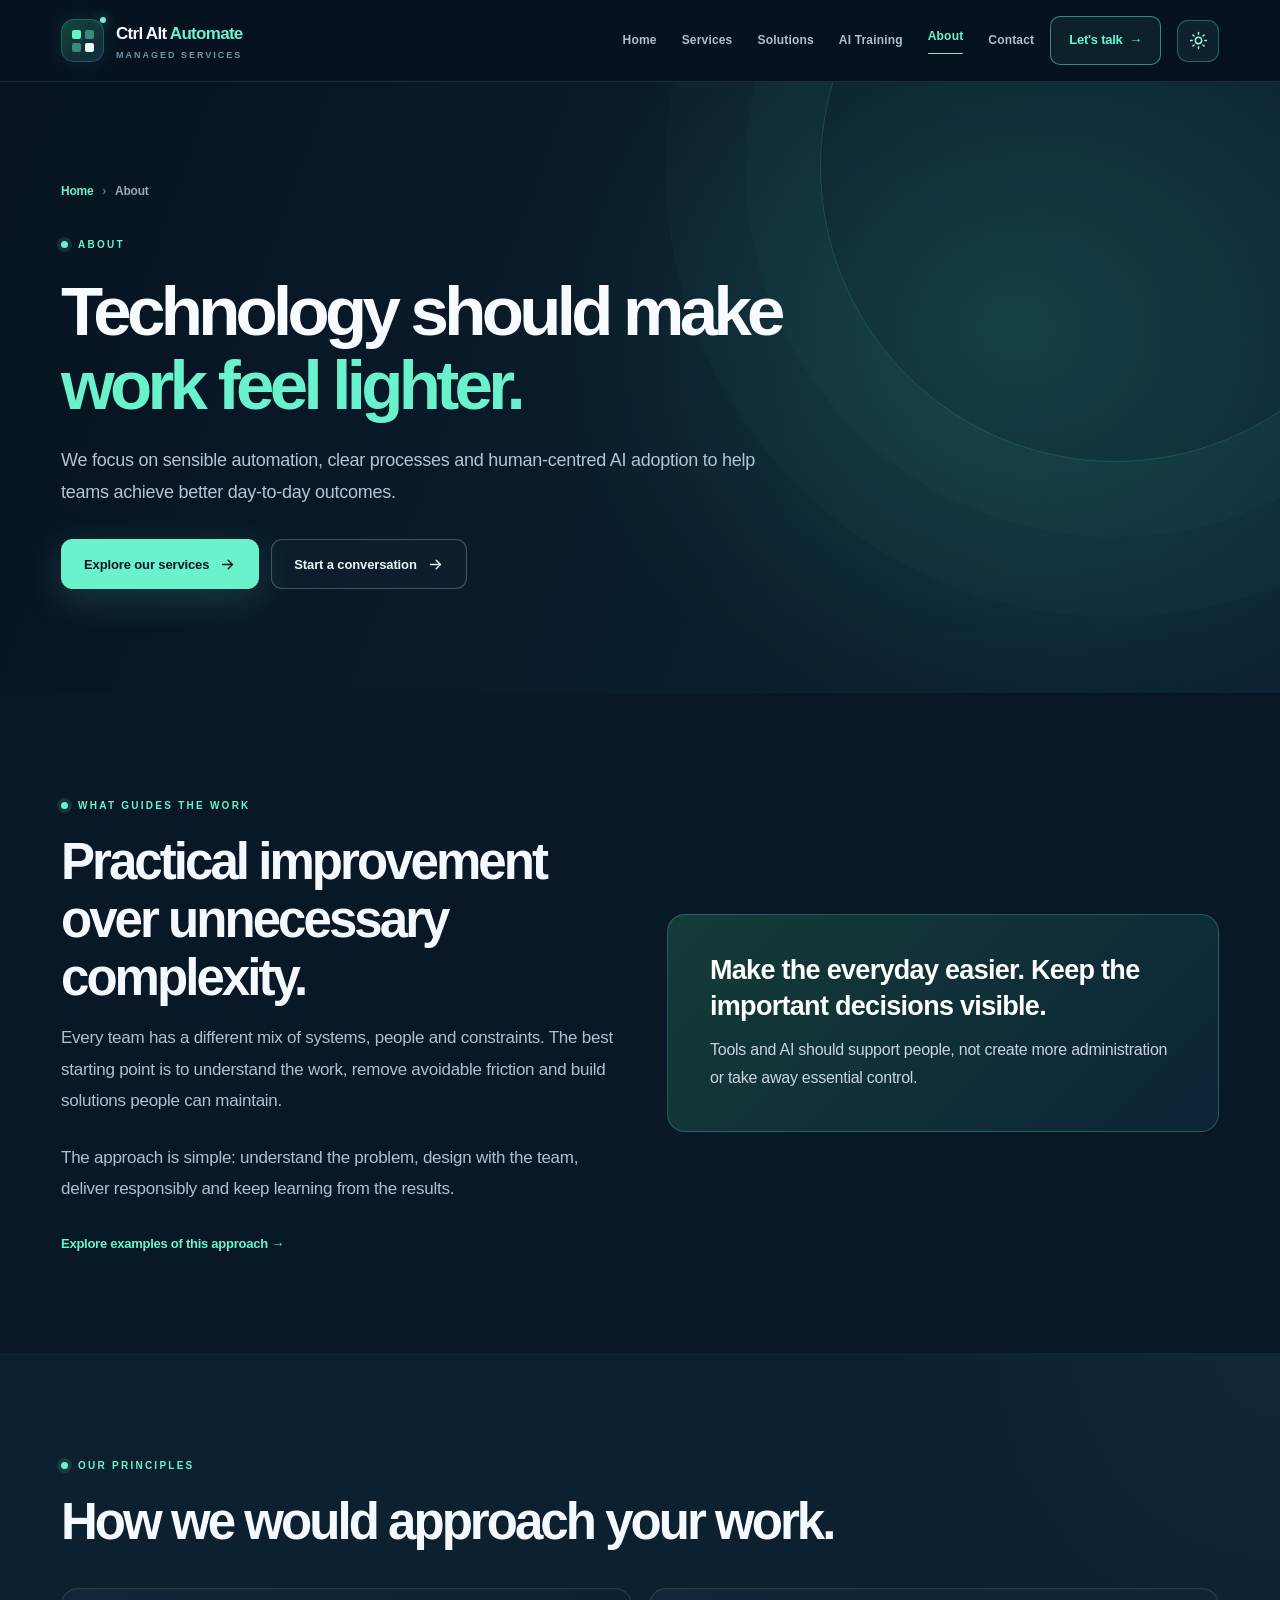
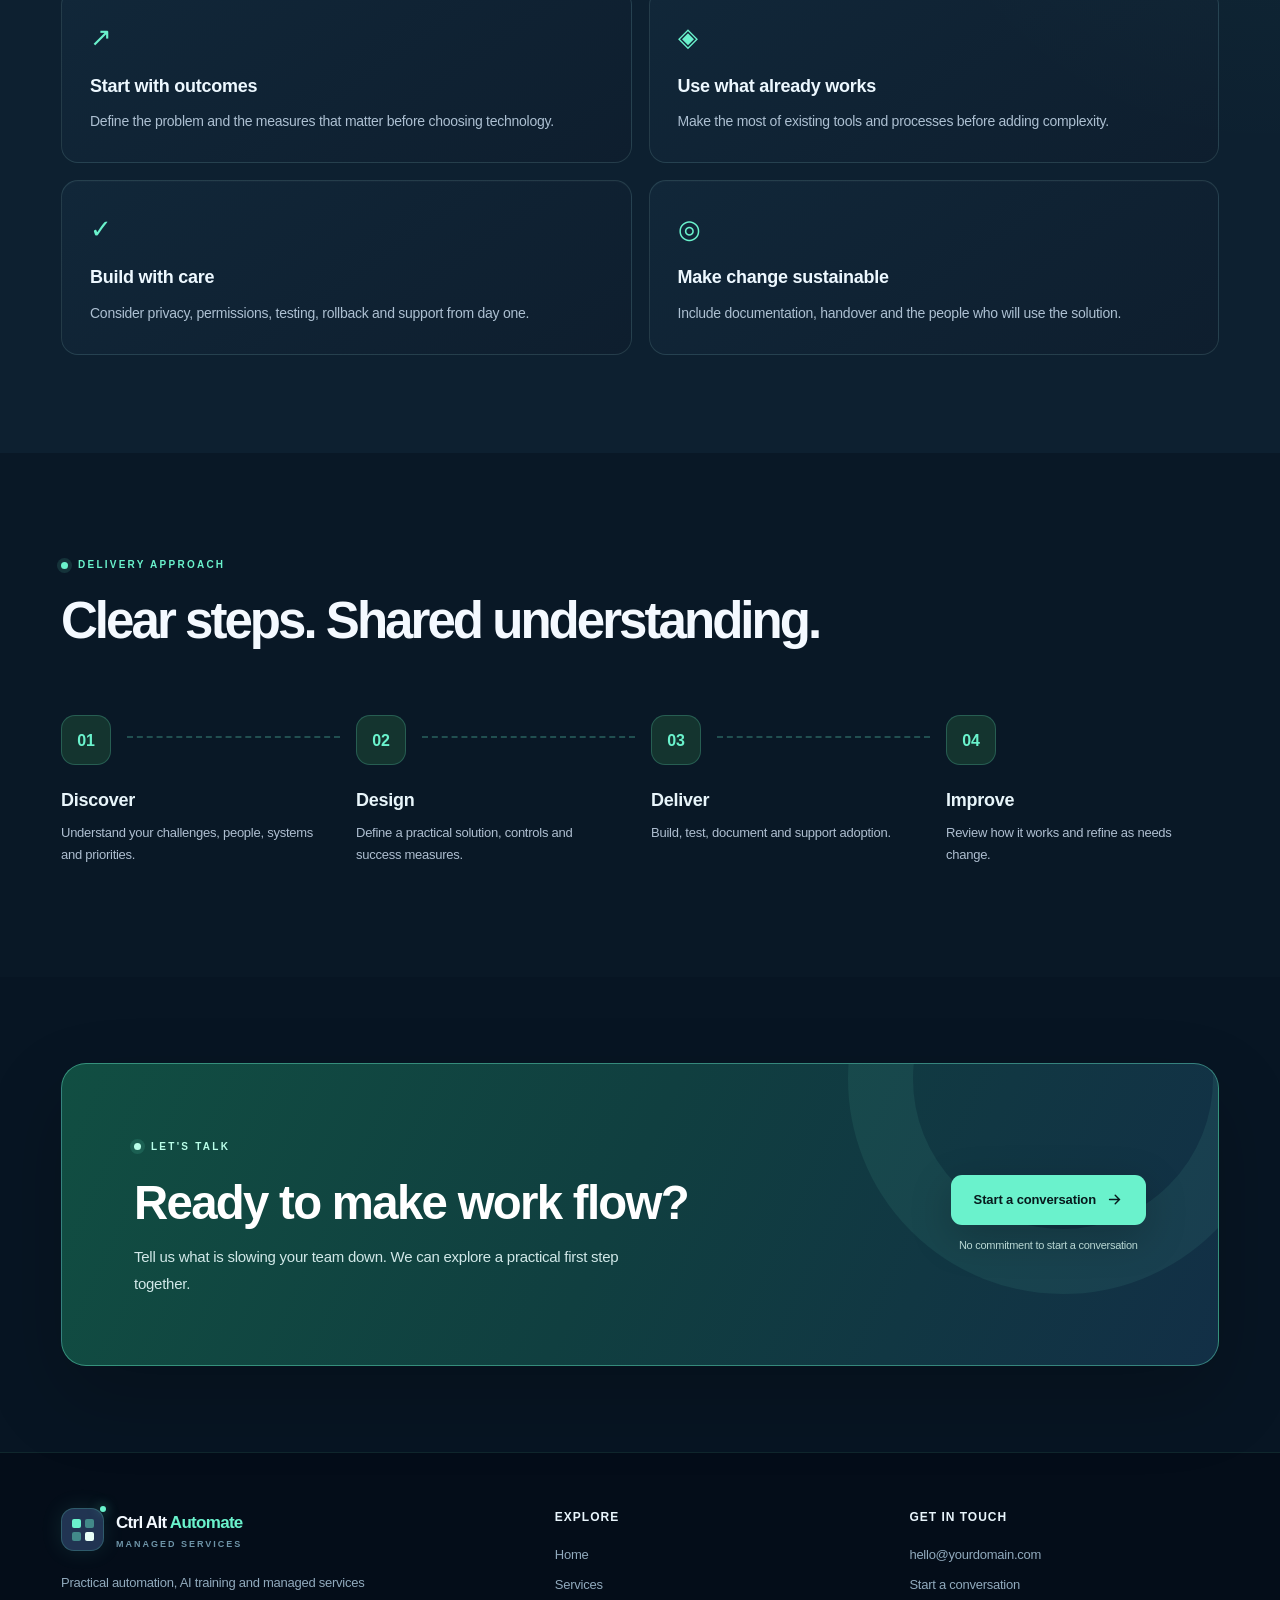
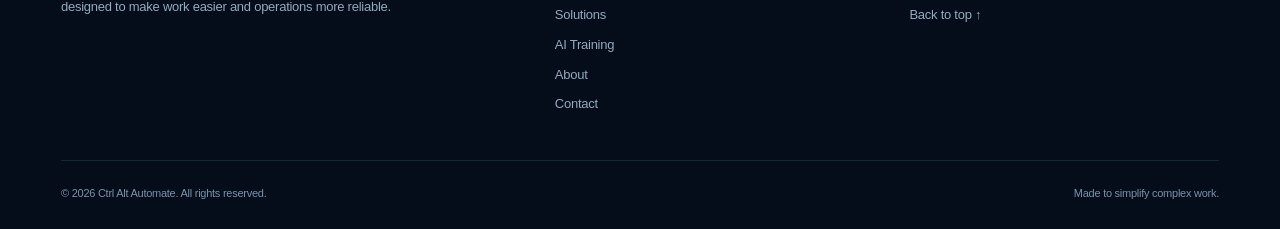
==== commit 591ed105: "Add files via upload" ====
--- a/about.html
+++ b/about.html
@@ -1,10 +1,17 @@
-<!DOCTYPE html><html lang="en"><head>
+<!DOCTYPE html><html lang="en"><head><script>
+/* Read the saved theme before CSS paints to avoid a flash on navigation. */
+(function () {
+  var theme = 'dark';
+  try { if (window.localStorage.getItem('ctrl-alt-automate-theme') === 'light') theme = 'light'; } catch (_) {}
+  document.documentElement.setAttribute('data-theme', theme);
+})();
+</script>
 <meta charset="UTF-8"><meta name="viewport" content="width=device-width, initial-scale=1.0">
 <meta name="theme-color" content="#071523"><meta name="description" content="Our approach to practical workflow automation, project delivery, responsible AI and managed services.">
 <meta property="og:type" content="website"><meta property="og:site_name" content="Ctrl Alt Automate"><meta property="og:title" content="About | Ctrl Alt Automate"><meta property="og:description" content="Our approach to practical workflow automation, project delivery, responsible AI and managed services.">
 <title>About | Ctrl Alt Automate</title>
 <link rel="icon" href="data:image/svg+xml,%3Csvg xmlns='http://www.w3.org/2000/svg' viewBox='0 0 64 64'%3E%3Crect width='64' height='64' rx='17' fill='%23071523'/%3E%3Cpath d='M17 39V19h12v12H17m18-12h12v12H35M17 35h12v12H17m18-12h12v12H35' fill='%236af2cc'/%3E%3C/svg%3E">
-<link rel="stylesheet" href="styles.css"><link rel="stylesheet" href="premium.css"></head><body><a class="skip-link" href="#main">Skip to content</a>
+<link rel="stylesheet" href="styles.css"><link rel="stylesheet" href="premium.css"><link rel="stylesheet" href="theme.css"></head><body><a class="skip-link" href="#main">Skip to content</a>
 <header class="site-header" id="top"><div class="container nav-inner">
 <a class="brand" href="index.html" aria-label="Ctrl Alt Automate home">
       <span class="brand-mark" aria-hidden="true"><span></span><span></span><span></span><span></span></span>
@@ -16,6 +23,11 @@
 <a href="about.html" aria-current="page">About</a>
 <a href="contact.html">Contact</a></nav>
 <a class="nav-cta" href="contact.html">Let's talk&nbsp; →</a>
+<button class="theme-toggle" type="button" aria-label="Switch to light mode" title="Switch to light mode">
+  <svg class="theme-sun" viewBox="0 0 24 24" fill="none" stroke="currentColor" stroke-width="1.8" stroke-linecap="round" stroke-linejoin="round" aria-hidden="true"><circle cx="12" cy="12" r="4"/><path d="M12 2v2m0 16v2M4.93 4.93l1.42 1.42m11.3 11.3 1.42 1.42M2 12h2m16 0h2M4.93 19.07l1.42-1.42m11.3-11.3 1.42-1.42"/></svg>
+  <svg class="theme-moon" viewBox="0 0 24 24" fill="none" stroke="currentColor" stroke-width="1.8" stroke-linecap="round" stroke-linejoin="round" aria-hidden="true"><path d="M20.9 13A9 9 0 0 1 11 3.1a9 9 0 1 0 9.9 9.9Z"/></svg>
+  <span class="theme-toggle-text">Light mode</span>
+</button>
 <button class="nav-toggle" type="button" aria-controls="main-nav" aria-expanded="false" aria-label="Open navigation menu"><svg viewBox="0 0 24 24" fill="none" stroke="currentColor" stroke-width="2" stroke-linecap="round"><path d="M4 7h16M4 12h16M4 17h16"/></svg></button>
 </div></header><main id="main"><section class="page-hero"><div class="container"><div class="breadcrumb"><a href="index.html">Home</a><span>›</span>About</div>
 <span class="eyebrow">About</span><h1>Technology should make<br><span class="accent">work feel lighter.</span></h1><p>We focus on sensible automation, clear processes and human-centred AI adoption to help teams achieve better day-to-day outcomes.</p><div class="hero-actions"><a class="btn btn-mint" href="services.html">Explore our services <svg viewBox="0 0 24 24" fill="none" stroke="currentColor" stroke-width="2" stroke-linecap="round" aria-hidden="true"><path d="M5 12h14m-6-6 6 6-6 6"/></svg></a><a class="btn btn-outline" href="contact.html">Start a conversation <svg viewBox="0 0 24 24" fill="none" stroke="currentColor" stroke-width="2" stroke-linecap="round" aria-hidden="true"><path d="M5 12h14m-6-6 6 6-6 6"/></svg></a></div></div></section>
--- a/theme.css
+++ b/theme.css
@@ -0,0 +1,250 @@
+/* Ctrl Alt Automate - user-selected appearance.
+   Dark: existing premium.css artwork. Light: fresh ivory-mist and deep-teal palette.
+   The home workflow illustration remains a dark digital dashboard in both themes. */
+
+/* Persistent theme control available on all six pages */
+.theme-toggle {
+  display: inline-flex; align-items:center; justify-content:center; flex:none; gap:9px;
+  height:42px; min-width:42px; padding:0 13px; border:1px solid rgba(106,242,204,.30);
+  border-radius:11px; background:rgba(106,242,204,.075); color:#a7f8df;
+  font:750 12px/1 'Avenir Next','Segoe UI',sans-serif; cursor:pointer;
+  transition: background .2s,border-color .2s,color .2s,transform .2s;
+}
+.theme-toggle:hover { background:rgba(106,242,204,.17); border-color:rgba(106,242,204,.62); }
+.theme-toggle:active { transform:scale(.97); }
+.theme-toggle:focus-visible { outline:3px solid #6af2cc; outline-offset:3px; }
+.theme-toggle svg { width:19px; height:19px; flex:none; }
+.theme-toggle .theme-moon { display:none; }
+html[data-theme='light'] .theme-toggle .theme-sun { display:none; }
+html[data-theme='light'] .theme-toggle .theme-moon { display:block; }
+.nav-inner { gap:16px; }
+@media(max-width:1280px) { .theme-toggle-text { display:none; } .theme-toggle { padding:0; } }
+@media(max-width:1050px) { .theme-toggle { margin-left:auto; } .nav-toggle { margin-left:0 !important; } }
+@media(max-width:580px) {
+  .nav-inner { gap:7px; }
+  .nav-inner.container { padding-left:15px; padding-right:15px; }
+  .brand { gap:7px; }
+  .brand-mark { width:37px; height:37px; }
+  .brand-name { font-size:clamp(13px,3.95vw,17px); }
+  .theme-toggle { width:38px; height:38px; min-width:38px; }
+  .nav-toggle { padding:6px; }
+  .nav-toggle svg { width:23px; height:23px; }
+}
+@media(max-width:350px) {
+  .brand-name { font-size:12.6px; }
+  .brand-mark { width:33px; height:33px; grid-template-columns:repeat(2,8px); grid-template-rows:repeat(2,8px); gap:3px; }
+  .brand-label { letter-spacing:.6px; font-size:8px; }
+  .theme-toggle { width:36px; height:36px; min-width:36px; }
+}
+
+/* Light theme retains electric mint as the brand's highlight while introducing
+   high-contrast teal for links and labels on light surfaces. */
+html[data-theme='light'] {
+  color-scheme: light;
+  --navy:#142d40; --navy-deep:#e6f3f4; --ink:#163248;
+  --text:#455d6d; --muted:#567184; --bg:#f0f7f9; --white:#fff;
+  --line:rgba(16,72,83,.17); --blue:#087964; --blue-light:#e5f7f0;
+  --mint:#6af2cc; --mint-dark:#08745f;
+  --shadow:0 16px 45px rgba(18,49,68,.075);
+}
+html[data-theme='dark'] { color-scheme:dark; }
+html[data-theme='light'] body { background:#f6fafb; color:var(--ink); }
+html[data-theme='light'] .site-header {
+  background:rgba(249,253,253,.94); border-color:rgba(15,68,81,.12);
+  box-shadow:0 5px 20px rgba(22,50,68,.04);
+}
+html[data-theme='light'] .brand-name,
+html[data-theme='light'] .site-footer .brand-name { color:#142d40; }
+html[data-theme='light'] .brand-accent,
+html[data-theme='light'] .site-footer .brand-accent { color:#087c67; }
+html[data-theme='light'] .brand-label,
+html[data-theme='light'] .site-footer .brand-label { color:#547587; }
+html[data-theme='light'] .brand-mark { box-shadow:inset 0 0 0 1px rgba(106,242,204,.25),0 5px 16px rgba(17,54,64,.09); }
+html[data-theme='light'] .nav-links a { color:#3f5968; }
+html[data-theme='light'] .nav-links a:hover,
+html[data-theme='light'] .nav-links a[aria-current='page'] { color:#08715e; }
+html[data-theme='light'] .nav-links a[aria-current='page']::after { background:#08715e; }
+html[data-theme='light'] .nav-cta { color:#08715e; background:#eaf9f3; border-color:#9cdcca; }
+html[data-theme='light'] .nav-cta:hover { color:#061e23; background:var(--mint); }
+html[data-theme='light'] .nav-toggle { color:#0c6255; }
+html[data-theme='light'] .theme-toggle { background:#e7f8f2; color:#086c59; border-color:#a5d9cb; }
+html[data-theme='light'] .theme-toggle:hover { background:#d3f5e8; border-color:#55bea1; }
+html[data-theme='light'] .theme-toggle:focus-visible { outline-color:#08715e; }
+html[data-theme='light'] .eyebrow { color:#087e66; }
+html[data-theme='light'] .section-heading,
+html[data-theme='light'] .subhead,
+html[data-theme='light'] .split-article h2 { color:#123248; }
+html[data-theme='light'] .section-intro,
+html[data-theme='light'] .text-lead,
+html[data-theme='light'] .split-article p { color:#466171; }
+html[data-theme='light'] .arrow-link { color:#087862; }
+html[data-theme='light'] .btn-outline { color:#13435a; background:rgba(255,255,255,.65); border-color:#a9cad0; }
+html[data-theme='light'] .btn-outline:hover { color:#086e5b; border-color:#0e997d; background:#eefbf5; }
+
+/* Homepage light hero - the workflow terminal itself remains dark. */
+html[data-theme='light'] .hero { background:#eff9f8; color:#142e41; }
+html[data-theme='light'] .hero::before {
+  background:radial-gradient(ellipse 48% 61% at 82% 38%,rgba(67,205,166,.19),transparent 75%),
+    radial-gradient(ellipse 56% 62% at 14% 98%,rgba(124,167,219,.16),transparent 78%),
+    linear-gradient(124deg,#f9fcfe 0%,#edf9f7 54%,#e7f3f8 100%);
+}
+html[data-theme='light'] .hero::after { background-image:radial-gradient(rgba(24,126,101,.27) .8px,transparent .8px); opacity:.28; }
+html[data-theme='light'] .hero h1 { color:#102e43; }
+html[data-theme='light'] .hero h1 .accent { background:linear-gradient(105deg,#047762,#16a887,#087561); -webkit-background-clip:text; background-clip:text; }
+html[data-theme='light'] .hero-copy { color:#3e5b69; }
+html[data-theme='light'] .hero .eyebrow { color:#087662; border-color:#b3e5d5; background:#e1f7ed; }
+html[data-theme='light'] .hero-note { color:#4a6775; }
+html[data-theme='light'] .hero-note svg { stroke:#087a65; }
+html[data-theme='light'] .hero-points span { color:#2c4e5e; }
+html[data-theme='light'] .mock-shell { box-shadow:0 38px 85px rgba(18,62,76,.22),inset 0 1px rgba(255,255,255,.06),0 0 55px rgba(54,218,172,.08); }
+html[data-theme='light'] .mock-orbit { border-color:rgba(9,141,105,.24); }
+html[data-theme='light'] .mock-orbit::after { background:#0d9a80; box-shadow:0 0 16px #54d9b9; }
+
+/* Section backgrounds and panels */
+html[data-theme='light'] .value-strip { background:#e8f5f2; border-color:#d7e9e6; }
+html[data-theme='light'] .value-intro { color:#557380; }
+html[data-theme='light'] .value-item { color:#2c5061; }
+html[data-theme='light'] .value-item svg { color:#087966; }
+html[data-theme='light'] .services,
+html[data-theme='light'] .process,
+html[data-theme='light'] .faq,
+html[data-theme='light'] .content-section { background:#f8fbfc; }
+html[data-theme='light'] .outcomes,
+html[data-theme='light'] .content-section.alt { background:#edf6f7; }
+html[data-theme='light'] .use-cases,
+html[data-theme='light'] .content-section.dark { background:#e7f3f4; color:#153348; }
+html[data-theme='light'] .contact-section { background:#f6fafb; }
+html[data-theme='light'] .services::before,
+html[data-theme='light'] .content-section.alt::before { background:radial-gradient(circle at top right,rgba(49,174,142,.05),transparent 75%); }
+html[data-theme='light'] .service-card,
+html[data-theme='light'] .detail-card,
+html[data-theme='light'] .track-card,
+html[data-theme='light'] .principle,
+html[data-theme='light'] .contact-option,
+html[data-theme='light'] .comparison-col,
+html[data-theme='light'] .bullet-card,
+html[data-theme='light'] .panel-box,
+html[data-theme='light'] .flow-step,
+html[data-theme='light'] .faq-item {
+  color:#143247; background:linear-gradient(145deg,#fff,#f7fcfc);
+  border-color:#d4e5e7; box-shadow:0 8px 30px rgba(17,63,82,.045);
+}
+html[data-theme='light'] .service-card:hover,
+html[data-theme='light'] .detail-card:hover,
+html[data-theme='light'] .track-card:hover,
+html[data-theme='light'] .principle:hover,
+html[data-theme='light'] .contact-option:hover,
+html[data-theme='light'] .bullet-card:hover,
+html[data-theme='light'] .flow-step:hover { border-color:#60c7ac; box-shadow:0 17px 40px rgba(17,63,82,.12); }
+html[data-theme='light'] .service-icon { background:#dff9ee; border-color:#c0e8d8; color:#0a7e66; }
+html[data-theme='light'] .service-num { color:#628590; }
+html[data-theme='light'] .service-card h3,
+html[data-theme='light'] .detail-card h3,
+html[data-theme='light'] .track-card h3,
+html[data-theme='light'] .principle h3,
+html[data-theme='light'] .contact-option h3,
+html[data-theme='light'] .bullet-card h3 { color:#17364a; }
+html[data-theme='light'] .service-card p,
+html[data-theme='light'] .detail-card p,
+html[data-theme='light'] .track-card p,
+html[data-theme='light'] .principle p,
+html[data-theme='light'] .contact-option p,
+html[data-theme='light'] .bullet-card p { color:#516b78; }
+html[data-theme='light'] .tags span { background:#eaf8f2; border-color:#d1eade; color:#276855; }
+html[data-theme='light'] .detail-card .number,
+html[data-theme='light'] .track-card .track-no,
+html[data-theme='light'] .contact-option .number { color:#0b7e68; }
+html[data-theme='light'] .outcomes-list div,
+html[data-theme='light'] .check-list li { color:#3d5867; }
+html[data-theme='light'] .outcomes-list svg { color:#087b66; }
+html[data-theme='light'] .comparison-heading strong,
+html[data-theme='light'] .comparison-col.highlight .comparison-heading strong { color:#15374a; }
+html[data-theme='light'] .comparison-heading span { color:#5e7684; background:#edf3f6; }
+html[data-theme='light'] .comparison-items div,
+html[data-theme='light'] .comparison-col.highlight .comparison-items div { color:#435e6e; }
+html[data-theme='light'] .comparison-items svg { color:#63968c; }
+html[data-theme='light'] .comparison-col.highlight { background:linear-gradient(145deg,#daf6ec,#eefbf7); border-color:#76ceb6; box-shadow:0 18px 40px rgba(11,121,99,.09); }
+html[data-theme='light'] .comparison-col.highlight .comparison-heading span { color:#08705e; background:#c0efdf; }
+html[data-theme='light'] .comparison-col.highlight .comparison-items svg { color:#077a62; }
+html[data-theme='light'] .process-step h3 { color:#16374b; }
+html[data-theme='light'] .process-step p { color:#4e6979; }
+html[data-theme='light'] .process-step:not(:last-child)::after { border-color:#a5d9ce; }
+html[data-theme='light'] .step-number { background:#dff7ed; color:#0b7562; border-color:#b4e2d2; }
+html[data-theme='light'] .engagement-band { background:linear-gradient(110deg,#e1f6f0,#e7f3fa); border-color:#cde5e1; }
+html[data-theme='light'] .engagement-band div strong { color:#153448; }
+html[data-theme='light'] .engagement-band div span { color:#4f6b78; }
+html[data-theme='light'] .use-cases { border-color:#dbe8e8; }
+html[data-theme='light'] .use-cases .section-heading,
+html[data-theme='light'] .content-section.dark .section-heading { color:#153448; }
+html[data-theme='light'] .use-cases .section-intro,
+html[data-theme='light'] .content-section.dark .section-intro { color:#425e6e; }
+html[data-theme='light'] .usecase-card { background:linear-gradient(145deg,#fff,#f6fcfc); border-color:#d1e6e2; }
+html[data-theme='light'] .usecase-card h3 { color:#153749; }
+html[data-theme='light'] .usecase-card p { color:#4e6a79; }
+html[data-theme='light'] .usecase-card .symbol { background:#e0f8ec; color:#087c64; border-color:#bde5d4; }
+html[data-theme='light'] .use-cases-quote { color:#3c626c; }
+html[data-theme='light'] .faq-item[open] { background:#ebf9f4; border-color:#9bd6c5; }
+html[data-theme='light'] .faq-item summary { color:#13384a; }
+html[data-theme='light'] .faq-item summary::after { color:#087f67; }
+html[data-theme='light'] .faq-item p { color:#465f70; }
+
+/* All inner pages share the same bright hero treatment. */
+html[data-theme='light'] .page-hero { color:#12374c; background:#f0f8f9; }
+html[data-theme='light'] .page-hero::before { background:radial-gradient(ellipse 46% 90% at 80% 34%,rgba(79,205,167,.20),transparent 75%),linear-gradient(110deg,#f9fcfd 0%,#e9f6f6 100%); }
+html[data-theme='light'] .page-hero::after { border-color:rgba(9,135,107,.22); box-shadow:0 0 0 75px rgba(10,156,124,.028),0 0 0 155px rgba(10,156,124,.018); }
+html[data-theme='light'] .page-hero h1 { color:#153548; }
+html[data-theme='light'] .page-hero h1 .accent { color:#0a886f; }
+html[data-theme='light'] .page-hero p { color:#465e6e; }
+html[data-theme='light'] .breadcrumb { color:#476b77; }
+html[data-theme='light'] .breadcrumb a { color:#08765f; }
+html[data-theme='light'] .section-kicker { color:#087b64; }
+html[data-theme='light'] .panel-box.soft { background:#eaf9f4; }
+html[data-theme='light'] .panel-box h3,
+html[data-theme='light'] .flow-step h3 { color:#193e51; }
+html[data-theme='light'] .panel-box p,
+html[data-theme='light'] .flow-step p { color:#546c77; }
+html[data-theme='light'] .pill { background:#def6e9; color:#08725d; border-color:#b4e1d2; }
+html[data-theme='light'] .flow-step .flow-no,
+html[data-theme='light'] .flow-step::after { color:#087d66; }
+html[data-theme='light'] .split-article { border-color:#d4e4e6; }
+html[data-theme='light'] .track-card .level { background:#dff6e9; color:#0b705d; }
+html[data-theme='light'] .track-card .card-bottom { color:#08705d; }
+html[data-theme='light'] .track-card ul { color:#476170; }
+html[data-theme='light'] .feature-strip span { background:#fff; border-color:#cce4df; color:#1c5261; }
+html[data-theme='light'] .quote-card { background:linear-gradient(135deg,#e2f7ee,#e8f4fb); color:#183f4b; border-color:#b8e2d5; }
+html[data-theme='light'] .quote-card h3 { color:#17394c; }
+html[data-theme='light'] .quote-card p { color:#466673; }
+html[data-theme='light'] .principle .symbol { color:#087b67; }
+html[data-theme='light'] .mini-nav a { background:#fff; border-color:#c4e4dc; color:#205b63; }
+html[data-theme='light'] .warning-note { background:#fff8ec; color:#715624; border-color:#e8d2a9; }
+html[data-theme='light'] .small-caption,
+html[data-theme='light'] .footnote { color:#637e8b; }
+
+/* Keep the consultation CTA and contact panel as dark navy accent surfaces. */
+html[data-theme='light'] .contact-details { background:linear-gradient(155deg,#103a38,#0b2338); color:#fff; }
+html[data-theme='light'] .contact-details h3 { color:#fff; }
+html[data-theme='light'] .contact-details p { color:#d1e5e8; }
+html[data-theme='light'] .contact-details a.email { color:#94f6d7; }
+html[data-theme='light'] .contact-card { background:linear-gradient(115deg,#0b4740,#103f40 52%,#122f46); color:#fff; }
+html[data-theme='light'] .contact-card h2 { color:#fff; }
+html[data-theme='light'] .contact-card .eyebrow { color:#b9ffe9; }
+html[data-theme='light'] .contact-card p { color:#d3e8e8; }
+html[data-theme='light'] .contact-action a { color:#0a2830; background:#6af2cc; }
+html[data-theme='light'] .contact-action span { color:#c3e0db; }
+
+/* Bright footer with clear information hierarchy */
+html[data-theme='light'] .site-footer { background:#e7f1f4; color:#405e70; border-top:1px solid #d4e4e7; }
+html[data-theme='light'] .footer-heading { color:#254456; }
+html[data-theme='light'] .footer-description,
+html[data-theme='light'] .footer-list a { color:#456677; }
+html[data-theme='light'] .footer-list a:hover { color:#087762; }
+html[data-theme='light'] .footer-bottom { color:#577789; border-top-color:#cbdfe4; }
+
+/* Mobile menu overrides the original dark-only rule that used !important. */
+@media(max-width:1050px) {
+  html[data-theme='light'] .nav-links { background:#f9fdfd !important; border-color:#cde4e1 !important; box-shadow:0 24px 50px rgba(14,57,69,.13) !important; }
+  html[data-theme='light'] .nav-links a { color:#355769 !important; }
+  html[data-theme='light'] .nav-links a:hover,
+  html[data-theme='light'] .nav-links a[aria-current='page'] { color:#087964 !important; }
+}
+@media(prefers-reduced-motion:reduce) { .theme-toggle { transition:none; } }
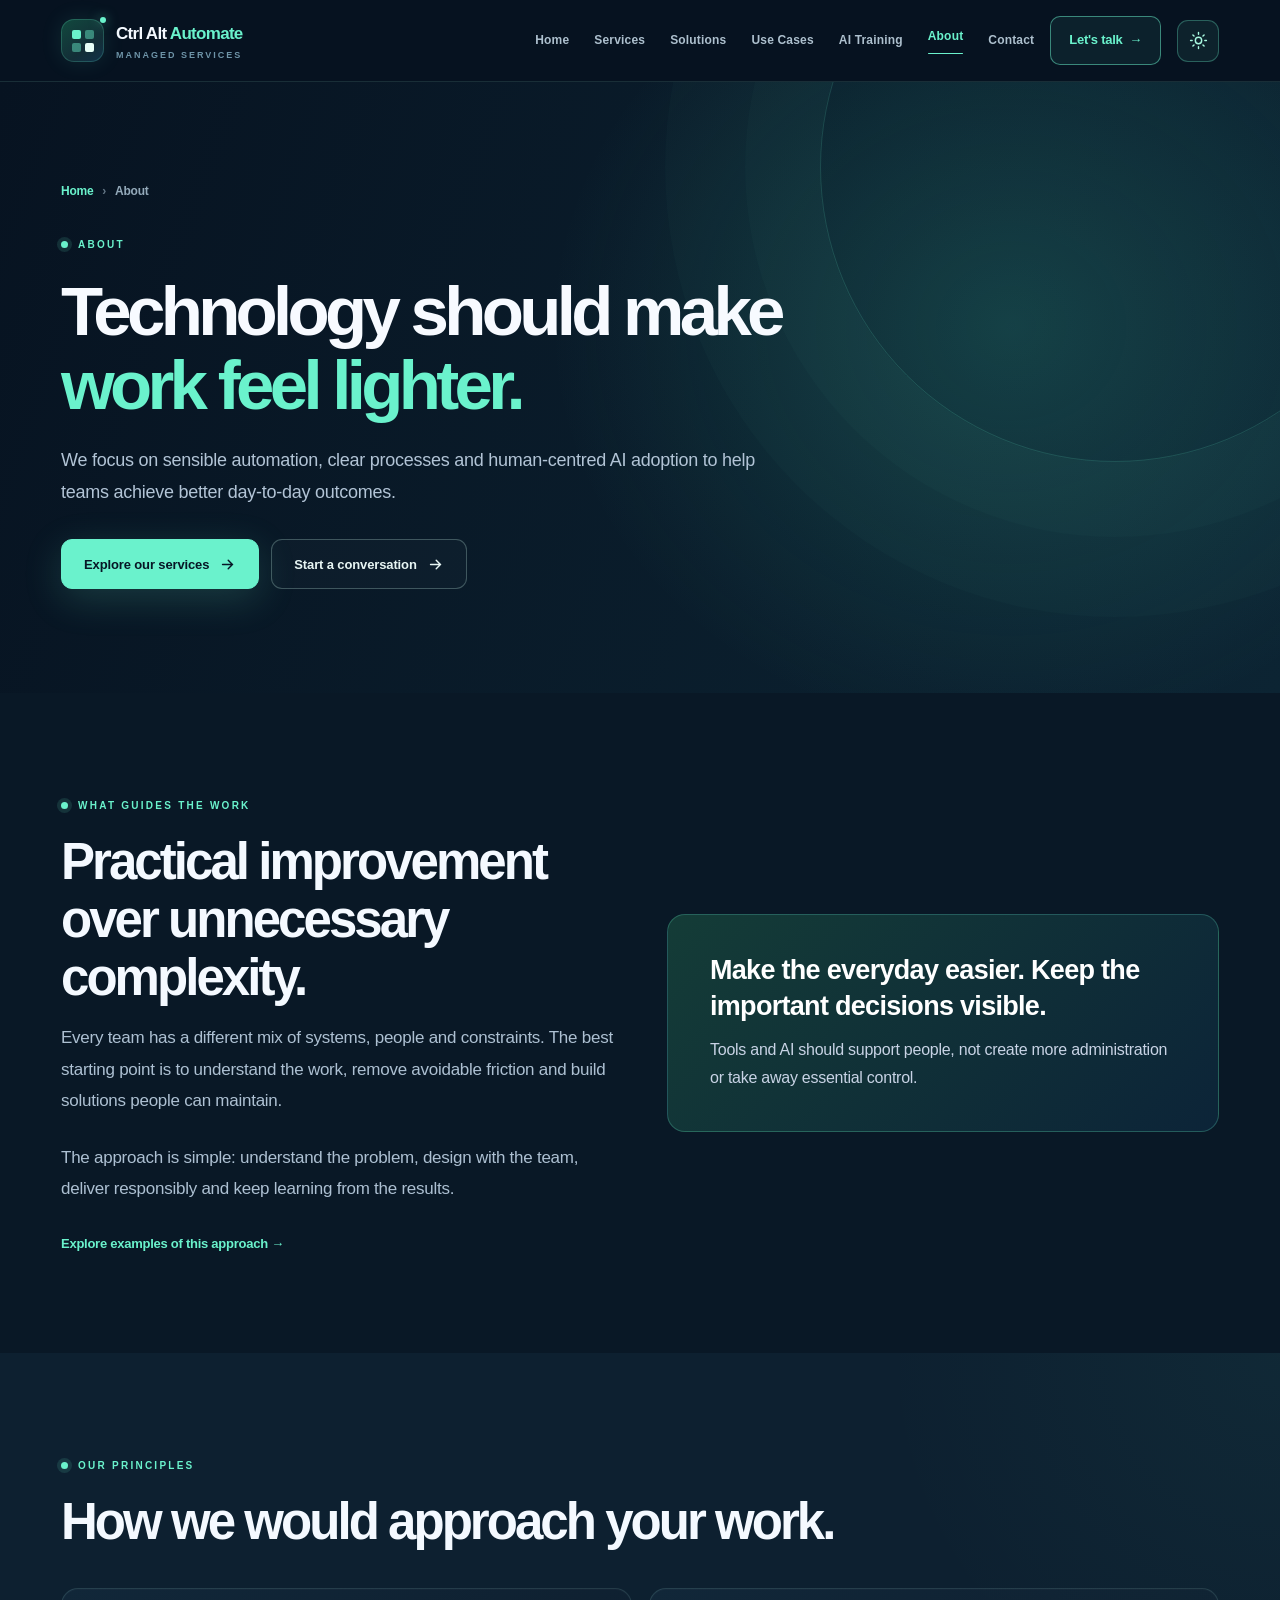
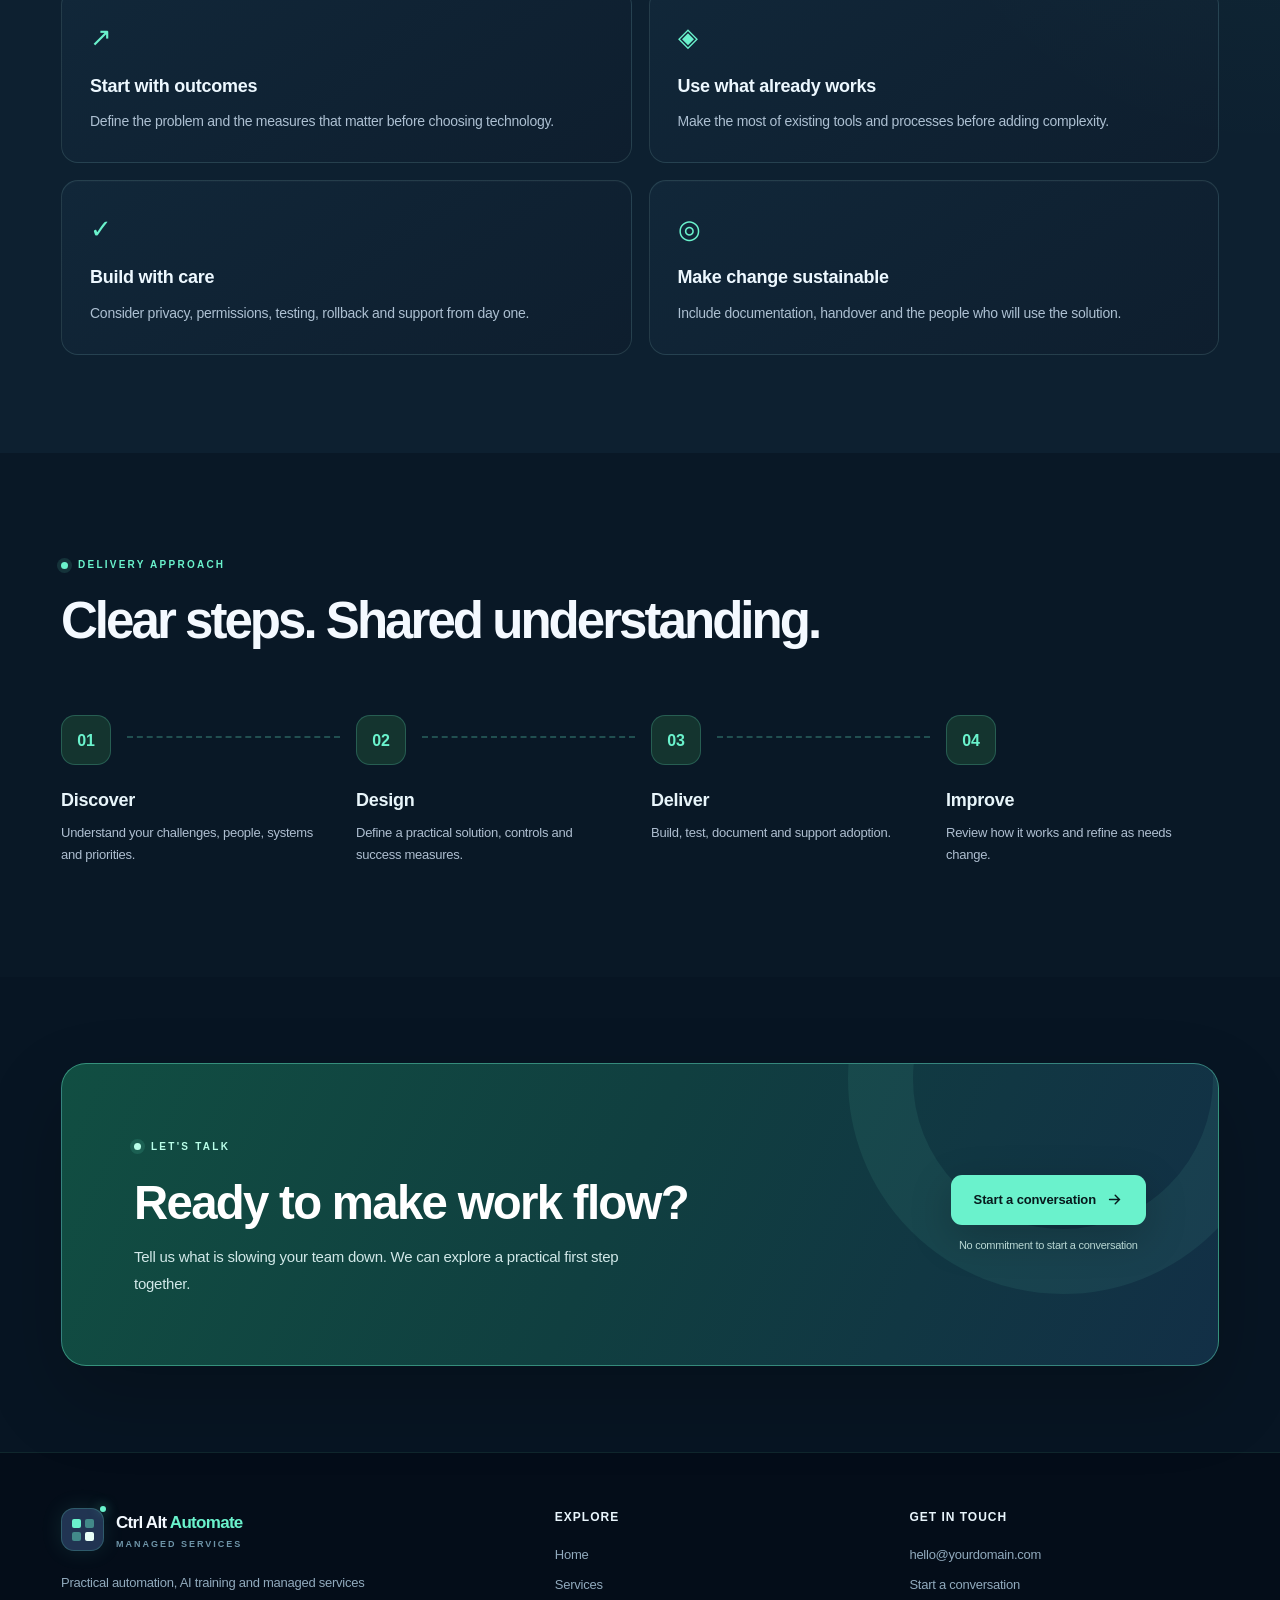
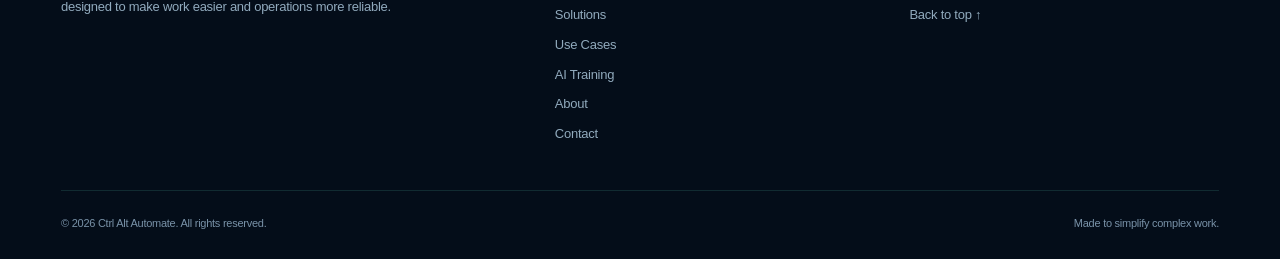
==== commit 470caccd: "Add files via upload" ====
--- a/about.html
+++ b/about.html
@@ -11,7 +11,7 @@
 <meta property="og:type" content="website"><meta property="og:site_name" content="Ctrl Alt Automate"><meta property="og:title" content="About | Ctrl Alt Automate"><meta property="og:description" content="Our approach to practical workflow automation, project delivery, responsible AI and managed services.">
 <title>About | Ctrl Alt Automate</title>
 <link rel="icon" href="data:image/svg+xml,%3Csvg xmlns='http://www.w3.org/2000/svg' viewBox='0 0 64 64'%3E%3Crect width='64' height='64' rx='17' fill='%23071523'/%3E%3Cpath d='M17 39V19h12v12H17m18-12h12v12H35M17 35h12v12H17m18-12h12v12H35' fill='%236af2cc'/%3E%3C/svg%3E">
-<link rel="stylesheet" href="styles.css"><link rel="stylesheet" href="premium.css"><link rel="stylesheet" href="theme.css"></head><body><a class="skip-link" href="#main">Skip to content</a>
+<link rel="stylesheet" href="styles.css"><link rel="stylesheet" href="premium.css"><link rel="stylesheet" href="theme.css"><link rel="stylesheet" href="usecases.css"></head><body><a class="skip-link" href="#main">Skip to content</a>
 <header class="site-header" id="top"><div class="container nav-inner">
 <a class="brand" href="index.html" aria-label="Ctrl Alt Automate home">
       <span class="brand-mark" aria-hidden="true"><span></span><span></span><span></span><span></span></span>
@@ -19,6 +19,7 @@
 <nav class="nav-links" id="main-nav" aria-label="Main navigation"><a href="index.html">Home</a>
 <a href="services.html">Services</a>
 <a href="solutions.html">Solutions</a>
+<a href="use-cases.html">Use Cases</a>
 <a href="ai-training.html">AI Training</a>
 <a href="about.html" aria-current="page">About</a>
 <a href="contact.html">Contact</a></nav>
@@ -48,7 +49,8 @@
 <div class="footer-grid"><div><a class="brand" href="index.html" aria-label="Ctrl Alt Automate home">
       <span class="brand-mark" aria-hidden="true"><span></span><span></span><span></span><span></span></span>
       <span><span class="brand-name">Ctrl Alt <span class="brand-accent">Automate</span></span><span class="brand-label">Managed Services</span></span></a><p class="footer-description">Practical automation, AI training and managed services designed to make work easier and operations more reliable.</p></div>
-<div><h3 class="footer-heading">Explore</h3><div class="footer-list"><a href="index.html">Home</a><a href="services.html">Services</a><a href="solutions.html">Solutions</a><a href="ai-training.html">AI Training</a><a href="about.html">About</a><a href="contact.html">Contact</a></div></div>
+<div><h3 class="footer-heading">Explore</h3><div class="footer-list"><a href="index.html">Home</a><a href="services.html">Services</a><a href="solutions.html">Solutions</a>
+<a href="use-cases.html">Use Cases</a><a href="ai-training.html">AI Training</a><a href="about.html">About</a><a href="contact.html">Contact</a></div></div>
 <div><h3 class="footer-heading">Get in touch</h3><div class="footer-list"><a href="mailto:hello@yourdomain.com">hello@yourdomain.com</a><a href="contact.html">Start a conversation</a><a href="#top">Back to top ↑</a></div></div></div>
 <div class="footer-bottom"><span>© <span class="js-year">2026</span> Ctrl Alt Automate. All rights reserved.</span><span>Made to simplify complex work.</span></div>
 </div></footer><script src="script.js" defer></script></body></html>
--- a/usecases.css
+++ b/usecases.css
@@ -0,0 +1,221 @@
+/* Ctrl Alt Automate | Industry use cases + contact composer.
+   Fully static, works with the existing light/dark theme, no external fonts. */
+:root {
+  --uc-bg: #091b2a;
+  --uc-surface: #0e2637;
+  --uc-card: #102c3f;
+  --uc-card-hover: #14384c;
+  --uc-title: #f2fbff;
+  --uc-text: #b0c6d2;
+  --uc-soft: #87a8b9;
+  --uc-border: rgba(133,231,206,.18);
+  --uc-mint: #6af2cc;
+  --uc-link: #80f4d0;
+  --uc-tint: rgba(106,242,204,.075);
+}
+html[data-theme="light"] {
+  --uc-bg: #f4fafb;
+  --uc-surface: #ecf5f7;
+  --uc-card: #ffffff;
+  --uc-card-hover: #fafffe;
+  --uc-title: #153548;
+  --uc-text: #4f6878;
+  --uc-soft: #607a88;
+  --uc-border: #d1e3e7;
+  --uc-mint: #067d65;
+  --uc-link: #08715c;
+  --uc-tint: #e4f6ee;
+}
+html {scroll-behavior: smooth;}
+.uc-page-hero {position:relative;isolation:isolate;overflow:hidden;background:linear-gradient(113deg,#061421,#092c38 68%,#0b2636);color:#fff;padding:80px 0 92px;}
+.uc-page-hero::before {content:"";position:absolute;z-index:-1;inset:0;pointer-events:none;background:radial-gradient(circle at 68% 16%,rgba(98,237,202,.17),transparent 37%),radial-gradient(circle at 14% 98%,rgba(93,137,241,.12),transparent 40%);}
+.uc-page-hero::after {content:"";position:absolute;z-index:-1;width:580px;height:580px;border:1px solid rgba(106,242,204,.10);border-radius:50%;right:-200px;top:-220px;box-shadow:0 0 0 70px rgba(106,242,204,.025),0 0 0 145px rgba(106,242,204,.018);}
+.uc-hero-layout {display:grid;grid-template-columns:1.05fr .95fr;gap:54px;align-items:center;}
+.uc-page-hero .breadcrumb {color:#89aabd;margin:0 0 36px;}
+.uc-page-hero .breadcrumb a {color:#b9d4d8;}
+.uc-page-hero .eyebrow {color:#7af0cc;}
+.uc-page-hero h1 {font-size:clamp(53px,5.5vw,89px);line-height:1.04;font-weight:850;letter-spacing:-.065em;color:#f8fdfd;margin:18px 0 27px;}
+.uc-gradient-text {color:#78f1cd;background:linear-gradient(110deg,#6af2cc,#a3ffe4 40%,#6af2cc 90%);background-clip:text;-webkit-background-clip:text;-webkit-text-fill-color:transparent;}
+.uc-page-hero p {font-size:17px;line-height:1.8;color:#b8ccd8;max-width:610px;margin:0 0 25px;}
+.uc-page-hero .hero-actions {margin-top:27px;}
+.uc-hero-panel {position:relative;overflow:hidden;border:1px solid rgba(113,232,206,.27);background:linear-gradient(160deg,#112c3c 0%,#0a1929 100%);box-shadow:0 25px 65px rgba(0,0,0,.32),0 0 70px rgba(65,232,188,.06);border-radius:21px;padding:26px;transform:rotate(1deg);}
+.uc-hero-panel::after {content:"";pointer-events:none;position:absolute;width:280px;height:280px;right:-160px;top:-140px;border-radius:100%;background:rgba(106,242,204,.09);filter:blur(33px);}
+.uc-console-header {display:flex;align-items:center;gap:10px;padding-bottom:22px;border-bottom:1px solid rgba(124,208,193,.16);color:#9dbdcb;font-size:10px;letter-spacing:.18em;font-weight:800;}
+.uc-live-dot {width:8px;height:8px;background:#6af2cc;box-shadow:0 0 15px #6af2cc;border-radius:50%;flex:none;}
+.uc-console-identifier {margin-left:auto;color:#6d9aab;font-weight:650;letter-spacing:.1em;}
+.uc-console-line {display:grid;grid-template-columns:36px minmax(0,1fr) auto;align-items:center;gap:13px;padding:22px 0;border-bottom:1px solid rgba(124,208,193,.12);}
+.uc-console-line>span {display:grid;place-items:center;border:1px solid rgba(144,204,198,.22);width:35px;height:35px;border-radius:10px;color:#71eac5;font-size:11px;font-weight:750;}
+.uc-console-line strong {display:block;font-size:14px;color:#f1ffff;font-weight:750;margin-bottom:5px;}
+.uc-console-line small {display:block;color:#8eacbe;line-height:1.5;font-size:11px;}
+.uc-console-line b {color:#87b1bd;font-size:9px;letter-spacing:.08em;font-weight:750;}
+.uc-console-line.active {padding:17px 12px;margin:5px -12px 0;border:1px solid rgba(106,242,204,.36);background:rgba(106,242,204,.08);border-radius:12px;}
+.uc-console-line.active b {color:#8df7d5;}
+.uc-console-foot {padding-top:23px;color:#7195a5;font-size:9px;font-weight:750;letter-spacing:.15em;}
+.uc-proof-strip {background:#092634;border-top:1px solid rgba(107,242,204,.14);border-bottom:1px solid rgba(107,242,204,.14);color:#d3e8ed;}
+.uc-proof-inner {display:grid;grid-template-columns:repeat(3, .72fr) 1.4fr;gap:32px;align-items:center;padding-top:27px;padding-bottom:27px;}
+.uc-proof-inner>div {display:flex;align-items:center;gap:12px;}
+.uc-proof-inner strong {font-size:31px;color:#77f3d0;letter-spacing:-.05em;}
+.uc-proof-inner span {font-size:11px;font-weight:750;line-height:1.5;letter-spacing:.045em;text-transform:uppercase;color:#a5bcc5;}
+.uc-proof-inner p {font-size:11px;line-height:1.7;color:#a5bec9;border-left:1px solid rgba(136,234,209,.22);padding-left:24px;margin:0;}
+.uc-catalogue {padding:94px 0 110px;background:var(--uc-bg);color:var(--uc-title);}
+.uc-catalogue-header {display:grid;grid-template-columns:minmax(0,1fr) 310px;gap:35px;align-items:end;}
+.uc-catalogue-header .section-heading {margin-top:14px;color:var(--uc-title);}
+.uc-catalogue-header .section-intro {max-width:720px;color:var(--uc-text);}
+.uc-search-label {display:grid;gap:9px;color:var(--uc-soft);font-size:11px;font-weight:750;letter-spacing:.08em;text-transform:uppercase;padding-bottom:8px;}
+.uc-search-label input {width:100%;outline:none;color:var(--uc-title);border:1px solid var(--uc-border);border-radius:11px;background:var(--uc-card);padding:15px 16px;font:500 13px/1.4 inherit;letter-spacing:normal;text-transform:none;}
+.uc-search-label input::placeholder {color:var(--uc-soft);}
+.uc-search-label input:focus-visible {outline:3px solid var(--uc-mint);outline-offset:2px;}
+.uc-filter-list {display:flex;flex-wrap:wrap;gap:9px;margin:35px 0 0;}
+.uc-filter {appearance:none;font:700 12px/1.35 inherit;border:1px solid var(--uc-border);border-radius:50px;background:var(--uc-card);color:var(--uc-text);padding:11px 15px;cursor:pointer;transition:background .18s,border-color .18s,color .18s,transform .18s;}
+.uc-filter span {display:inline-flex;align-items:center;justify-content:center;margin-left:5px;font-size:10px;min-width:20px;height:20px;border-radius:11px;background:var(--uc-tint);color:var(--uc-link);}
+.uc-filter:hover,.uc-filter:focus-visible {border-color:var(--uc-mint);color:var(--uc-title);}
+.uc-filter:focus-visible {outline:2px solid var(--uc-mint);outline-offset:3px;}
+.uc-filter.is-active {background:#6af2cc;color:#082a31;border-color:#6af2cc;}
+.uc-filter.is-active span {background:#c5ffe9;color:#0b4e3b;}
+.uc-results-status {font-size:12px;letter-spacing:.03em;color:var(--uc-soft);margin:25px 0 2px;}
+.uc-industry-block {scroll-margin-top:130px;padding-top:38px;}
+.uc-industry-block[hidden],.uc-case-card[hidden],.uc-empty[hidden] {display:none!important;}
+.uc-industry-header {display:flex;align-items:center;gap:20px;padding-bottom:22px;border-bottom:1px solid var(--uc-border);margin-bottom:22px;}
+.uc-industry-icon {flex:none;width:56px;height:56px;display:grid;place-items:center;border-radius:17px;color:var(--uc-mint);background:var(--uc-tint);border:1px solid var(--uc-border);font-size:28px;font-weight:700;}
+.uc-industry-eyebrow {display:block;margin-bottom:5px;color:var(--uc-link);font-size:10px;font-weight:800;letter-spacing:.16em;}
+.uc-industry-header h2 {font-size:clamp(25px,2.6vw,34px);line-height:1.2;letter-spacing:-.045em;color:var(--uc-title);margin:0 0 6px;}
+.uc-industry-header p {font-size:13px;line-height:1.65;margin:0;color:var(--uc-soft);}
+.uc-card-grid {display:grid;grid-template-columns:repeat(3,minmax(0,1fr));gap:17px;}
+.uc-case-card {display:flex;flex-direction:column;min-width:0;padding:24px;border:1px solid var(--uc-border);border-radius:17px;background:linear-gradient(145deg,var(--uc-card),var(--uc-surface));transition:transform .2s,box-shadow .2s,border-color .2s;}
+.uc-case-card:hover {transform:translateY(-3px);border-color:var(--uc-mint);box-shadow:0 18px 35px rgba(0,0,0,.12);}
+.uc-case-top {display:flex;align-items:center;justify-content:space-between;gap:8px;}
+.uc-case-type {font-size:10px;color:var(--uc-link);font-weight:800;text-transform:uppercase;letter-spacing:.11em;}
+.uc-case-arrow {color:var(--uc-mint);font-size:21px;}
+.uc-case-card h3 {font-size:21px;line-height:1.25;letter-spacing:-.035em;color:var(--uc-title);margin:17px 0 22px;}
+.uc-block {margin-bottom:18px;}
+.uc-kicker {display:block;margin-bottom:7px;font-size:10px;letter-spacing:.13em;font-weight:850;color:var(--uc-link);}
+.uc-block p {font-size:12.8px;line-height:1.7;color:var(--uc-text);margin:0;}
+.uc-stage-row {display:flex;gap:5px;flex-wrap:wrap;margin-top:auto;padding-top:9px;padding-bottom:20px;}
+.uc-stage-row span {font-size:10px;font-weight:650;color:var(--uc-title);background:var(--uc-tint);border:1px solid var(--uc-border);padding:6px 8px;border-radius:7px;}
+.uc-stage-row span:not(:last-child)::after {content:' ›';color:var(--uc-link);margin-left:5px;}
+.uc-case-bottom {border-top:1px solid var(--uc-border);padding-top:17px;}
+.uc-case-bottom p {font-size:12px;line-height:1.65;color:var(--uc-text);margin:0 0 17px;}
+.uc-case-bottom strong {color:var(--uc-title);}
+.uc-text-link {font-size:12px;color:var(--uc-link);font-weight:800;display:inline-flex;gap:8px;align-items:center;}
+.uc-text-link:hover {text-decoration:underline;text-underline-offset:4px;}
+.uc-empty {margin:35px 0;padding:45px 25px;text-align:center;color:var(--uc-title);border:1px solid var(--uc-border);border-radius:16px;background:var(--uc-card);}
+.uc-empty h3 {font-size:22px;margin-bottom:12px;}
+.uc-empty p {color:var(--uc-text);margin-bottom:20px;}
+.uc-safety-note {display:flex;align-items:start;gap:15px;background:var(--uc-tint);border:1px solid var(--uc-border);padding:19px 22px;border-radius:13px;margin-top:58px;}
+.uc-safety-note>span {font-size:23px;color:var(--uc-mint);}
+.uc-safety-note p {margin:0;font-size:12px;line-height:1.7;color:var(--uc-text);}
+.uc-safety-note strong {color:var(--uc-title);}
+
+/* Homepage industry showcase */
+.uc-feature-section {padding:100px 0 105px;background:var(--uc-bg);color:var(--uc-title);}
+.uc-feature-heading {display:flex;align-items:end;justify-content:space-between;gap:45px;margin-bottom:36px;}
+.uc-feature-heading .section-heading {margin-top:13px;color:var(--uc-title);}
+.uc-feature-heading>p {font-size:14px;line-height:1.7;max-width:360px;color:var(--uc-text);margin:0 0 9px;}
+.uc-feature-grid {display:grid;grid-template-columns:repeat(3,minmax(0,1fr));gap:16px;}
+.uc-feature-card {display:flex;flex-direction:column;position:relative;min-width:0;min-height:325px;background:linear-gradient(145deg,var(--uc-card),var(--uc-surface));border:1px solid var(--uc-border);border-radius:18px;padding:28px;color:var(--uc-title);overflow:hidden;transition:transform .2s,border-color .2s,box-shadow .2s;}
+.uc-feature-card:hover {transform:translateY(-4px);border-color:var(--uc-mint);box-shadow:0 22px 40px rgba(0,0,0,.13);}
+.uc-feature-index {font-size:10px;letter-spacing:.15em;color:var(--uc-link);font-weight:800;}
+.uc-feature-symbol {position:absolute;font-size:95px;line-height:1;right:17px;top:19px;color:var(--uc-link);opacity:.11;}
+.uc-feature-card h3 {font-size:27px;line-height:1.15;max-width:275px;letter-spacing:-.045em;color:var(--uc-title);margin:55px 0 14px;position:relative;z-index:1;}
+.uc-feature-card p {color:var(--uc-text);font-size:13px;line-height:1.75;margin:0 0 24px;max-width:335px;}
+.uc-feature-card strong {margin-top:auto;color:var(--uc-link);font-size:12px;letter-spacing:.02em;}
+.uc-industry-linkbar {margin-top:28px;display:flex;align-items:center;gap:20px;flex-wrap:wrap;}
+.uc-industry-linkbar>span {color:var(--uc-soft);font-size:11px;font-weight:800;text-transform:uppercase;letter-spacing:.1em;}
+.uc-industry-linkbar>div {display:flex;flex-wrap:wrap;gap:8px;}
+.uc-industry-linkbar>div a {font-size:11px;font-weight:700;padding:9px 12px;border:1px solid var(--uc-border);background:var(--uc-card);color:var(--uc-title);border-radius:9px;}
+.uc-industry-linkbar>div a:hover {border-color:var(--uc-mint);}
+.uc-see-all {margin-left:auto;color:var(--uc-link);font-size:12px;font-weight:800;}
+
+/* Compact cross-links from Services and Solutions */
+.uc-bridge {background:#0b2a35;border-bottom:1px solid rgba(106,242,204,.17);color:#fff;padding:26px 0;}
+.uc-bridge-inner {display:flex;align-items:center;justify-content:space-between;gap:25px;}
+.uc-bridge h2 {font-size:19px;color:#f3ffff;letter-spacing:-.02em;margin:4px 0 6px;}
+.uc-bridge p {font-size:12px;color:#b0c8d1;line-height:1.7;margin:0;}
+.uc-mini-label {font-size:9px;font-weight:800;color:#6af2cc;letter-spacing:.15em;}
+.uc-bridge .btn {white-space:nowrap;}
+
+/* Contact enquiry composer, email-only by design */
+.uc-contact-section {padding:90px 0 94px;background:var(--uc-bg);color:var(--uc-title);scroll-margin-top:105px;}
+.uc-contact-layout {display:grid;grid-template-columns:.85fr 1.15fr;gap:60px;align-items:start;}
+.uc-contact-intro .section-heading {color:var(--uc-title);margin:15px 0 20px;}
+.uc-contact-intro>p {font-size:14px;line-height:1.85;color:var(--uc-text);}
+.uc-contact-tip {margin-top:35px;border-left:2px solid var(--uc-mint);padding:14px 18px;background:var(--uc-tint);border-radius:0 12px 12px 0;}
+.uc-contact-tip strong {font-size:13px;color:var(--uc-title);}
+.uc-contact-tip p {font-size:12px;line-height:1.8;color:var(--uc-text);margin:8px 0 0;}
+.uc-form-panel {padding:31px;border:1px solid var(--uc-border);border-radius:19px;background:var(--uc-card);}
+.uc-form-panel form {display:grid;gap:18px;}
+.uc-form-grid {display:grid;grid-template-columns:1fr 1fr;gap:15px;}
+.uc-form-panel label {display:grid;gap:8px;color:var(--uc-title);font-size:12px;font-weight:750;}
+.uc-form-panel input,.uc-form-panel select,.uc-form-panel textarea {box-sizing:border-box;width:100%;max-width:100%;min-width:0;padding:13px 14px;border:1px solid var(--uc-border);border-radius:10px;background:var(--uc-surface);color:var(--uc-title);font:500 13px/1.5 'Avenir Next','Segoe UI',sans-serif;}
+.uc-form-panel textarea {resize:vertical;min-height:118px;}
+.uc-form-panel input::placeholder,.uc-form-panel textarea::placeholder {color:var(--uc-soft);opacity:1;}
+.uc-form-panel input:focus-visible,.uc-form-panel select:focus-visible,.uc-form-panel textarea:focus-visible {outline:2px solid var(--uc-mint);outline-offset:2px;}
+.uc-form-panel input:invalid:not(:placeholder-shown) {border-color:#e29585;}
+.uc-form-actions {display:flex;gap:16px;align-items:center;flex-wrap:wrap;}
+.uc-form-actions .btn {border:0;cursor:pointer;}
+.uc-copy-button {border:0;background:transparent;color:var(--uc-link);font:800 12px 'Avenir Next','Segoe UI',sans-serif;padding:12px 3px;cursor:pointer;}
+.uc-copy-button:hover {text-decoration:underline;}
+.uc-copy-button:focus-visible {outline:2px solid var(--uc-mint);outline-offset:3px;}
+.uc-form-notice {font-size:11px;color:var(--uc-soft);margin:0;line-height:1.6;}
+html[data-theme="light"] .uc-bridge {background:#dff3ef;color:#173d4b;border-color:#c6e2db;}
+html[data-theme="light"] .uc-bridge h2 {color:#173b4c;}
+html[data-theme="light"] .uc-bridge p {color:#426673;}
+html[data-theme="light"] .uc-mini-label {color:#087660;}
+html[data-theme="light"] .uc-proof-strip {background:#e6f5f2;border-color:#d0e6e1;color:#214659;}
+html[data-theme="light"] .uc-proof-inner strong {color:#087b61;}
+html[data-theme="light"] .uc-proof-inner span,html[data-theme="light"] .uc-proof-inner p {color:#456877;}
+html[data-theme="light"] .uc-proof-inner p {border-color:#b5d6cf;}
+@media(max-width:1130px) {
+ .uc-hero-layout {gap:28px;}
+ .uc-card-grid {grid-template-columns:repeat(2,minmax(0,1fr));}
+ .uc-proof-inner {gap:20px;}
+}
+@media(max-width:880px) {
+ .uc-hero-layout,.uc-contact-layout {grid-template-columns:1fr;gap:40px;}
+ .uc-hero-panel {max-width:640px;transform:none;}
+ .uc-page-hero {padding:55px 0 64px;}
+ .uc-catalogue-header {grid-template-columns:1fr;gap:22px;}
+ .uc-search-label {max-width:440px;padding:0;}
+ .uc-feature-grid {grid-template-columns:repeat(2,minmax(0,1fr));}
+ .uc-feature-grid .uc-feature-card:last-child {grid-column:1/-1;min-height:260px;}
+ .uc-proof-inner {grid-template-columns:repeat(3,1fr);}
+ .uc-proof-inner p {grid-column:1/-1;border-left:0;border-top:1px solid rgba(136,234,209,.22);padding:13px 0 0;}
+ .uc-bridge-inner {align-items:flex-start;flex-direction:column;}
+}
+@media(max-width:630px) {
+ .uc-page-hero h1 {font-size:clamp(43px,12.2vw,66px);}
+ .uc-page-hero p {font-size:14px;}
+ .uc-page-hero .breadcrumb {margin-bottom:25px;}
+ .uc-hero-panel {padding:17px;border-radius:16px;}
+ .uc-console-line {grid-template-columns:30px 1fr;gap:10px;}
+ .uc-console-line>span {width:29px;height:29px;}
+ .uc-console-line>b {grid-column:2;}
+ .uc-console-line.active {padding:12px 9px;margin:2px -7px 0;}
+ .uc-console-line strong {font-size:12px;}
+ .uc-proof-inner {gap:10px;}
+ .uc-proof-inner>div {align-items:flex-start;flex-direction:column;gap:2px;}
+ .uc-proof-inner strong {font-size:28px;}
+ .uc-proof-inner span {font-size:9px;}
+ .uc-catalogue,.uc-feature-section {padding:62px 0 75px;}
+ .uc-filter-list {flex-wrap:nowrap;overflow-x:auto;padding:3px 3px 10px;margin:24px -3px 0;scrollbar-width:thin;}
+ .uc-filter {white-space:nowrap;flex:none;}
+ .uc-card-grid,.uc-feature-grid,.uc-form-grid {grid-template-columns:1fr;}
+ .uc-feature-grid .uc-feature-card:last-child {grid-column:auto;}
+ .uc-feature-heading {flex-direction:column;align-items:start;gap:12px;}
+ .uc-feature-card {min-height:275px;}
+ .uc-feature-card h3 {margin-top:35px;}
+ .uc-industry-header {gap:12px;align-items:flex-start;}
+ .uc-industry-icon {width:45px;height:45px;font-size:23px;border-radius:12px;}
+ .uc-industry-header h2 {font-size:25px;}
+ .uc-case-card {padding:20px;}
+ .uc-case-card h3 {font-size:20px;}
+ .uc-safety-note {margin-top:38px;}
+ .uc-contact-section {padding:62px 0 75px;}
+ .uc-form-panel {padding:21px 17px;}
+ .uc-see-all {margin-left:0;}
+}
+@media(prefers-reduced-motion:reduce) {
+ html {scroll-behavior:auto;}
+ .uc-case-card,.uc-feature-card,.uc-filter {transition:none;}
+ .uc-case-card:hover,.uc-feature-card:hover {transform:none;}
+}
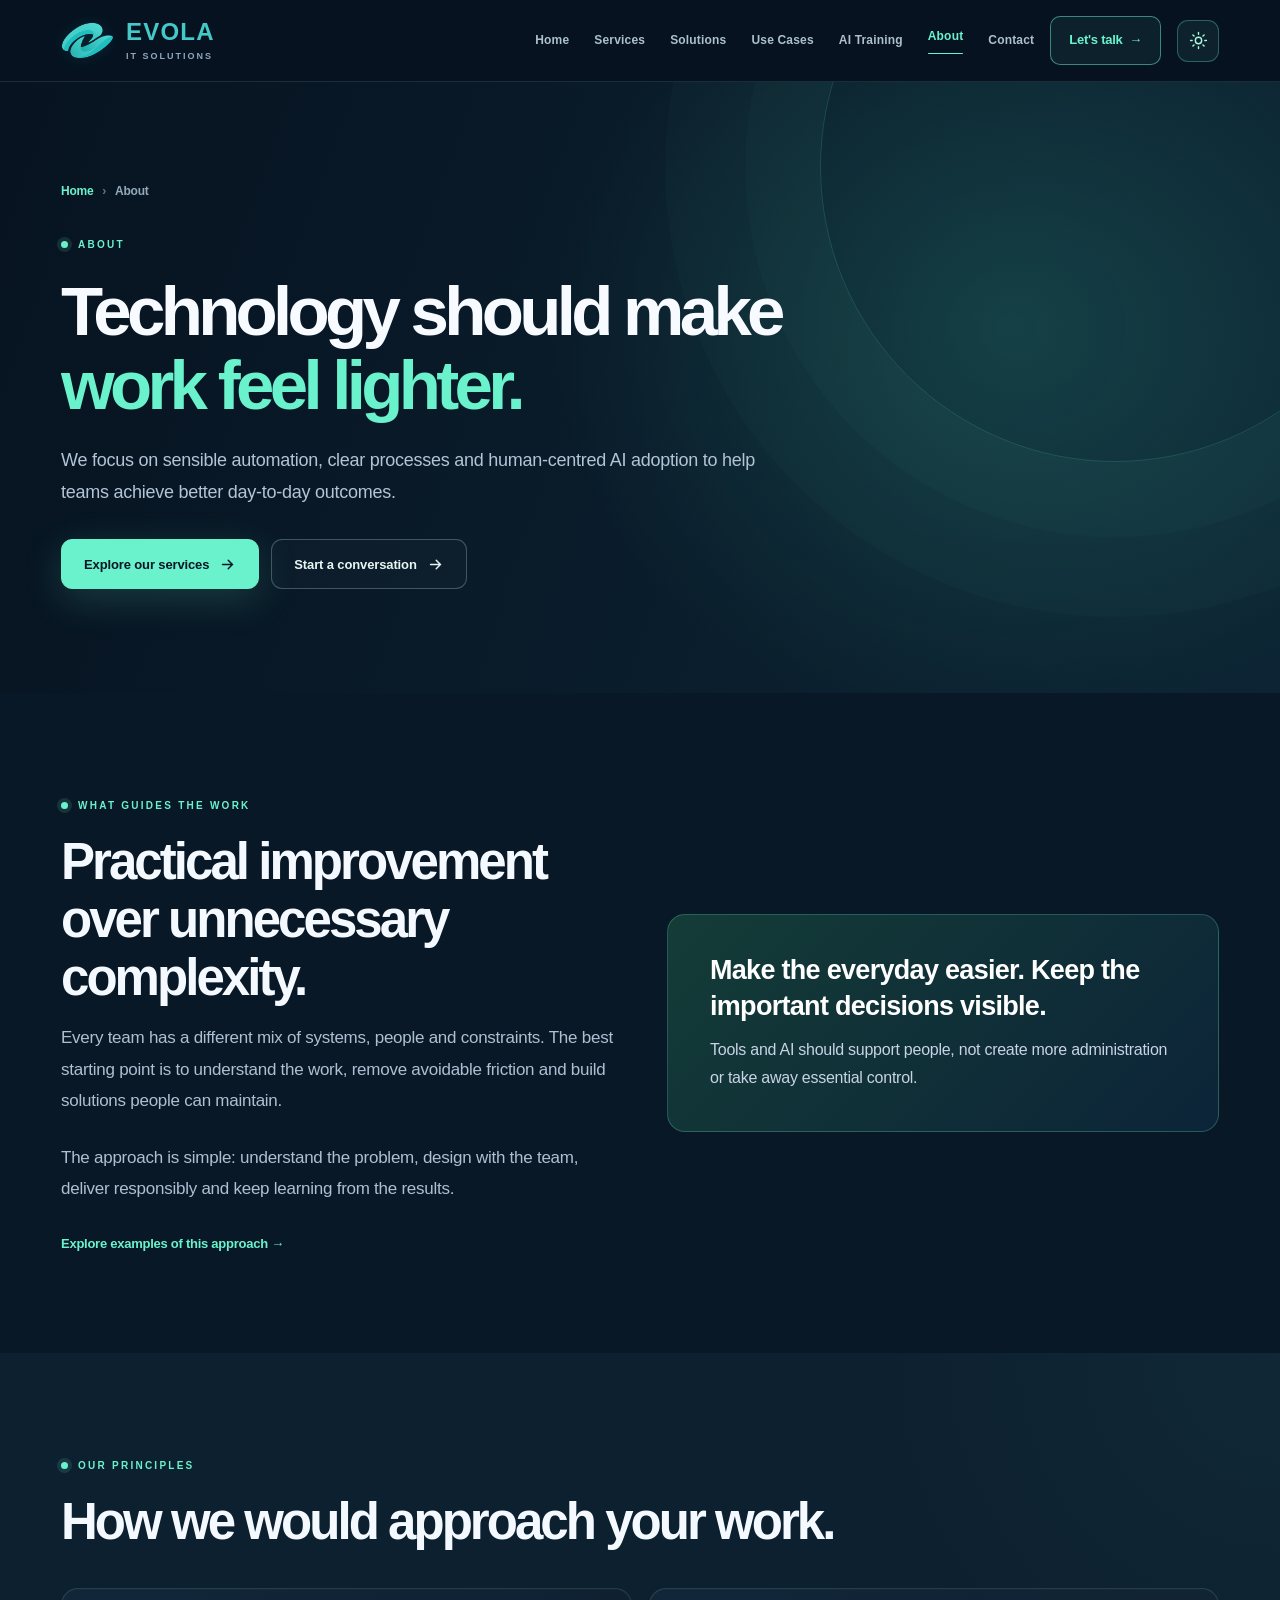
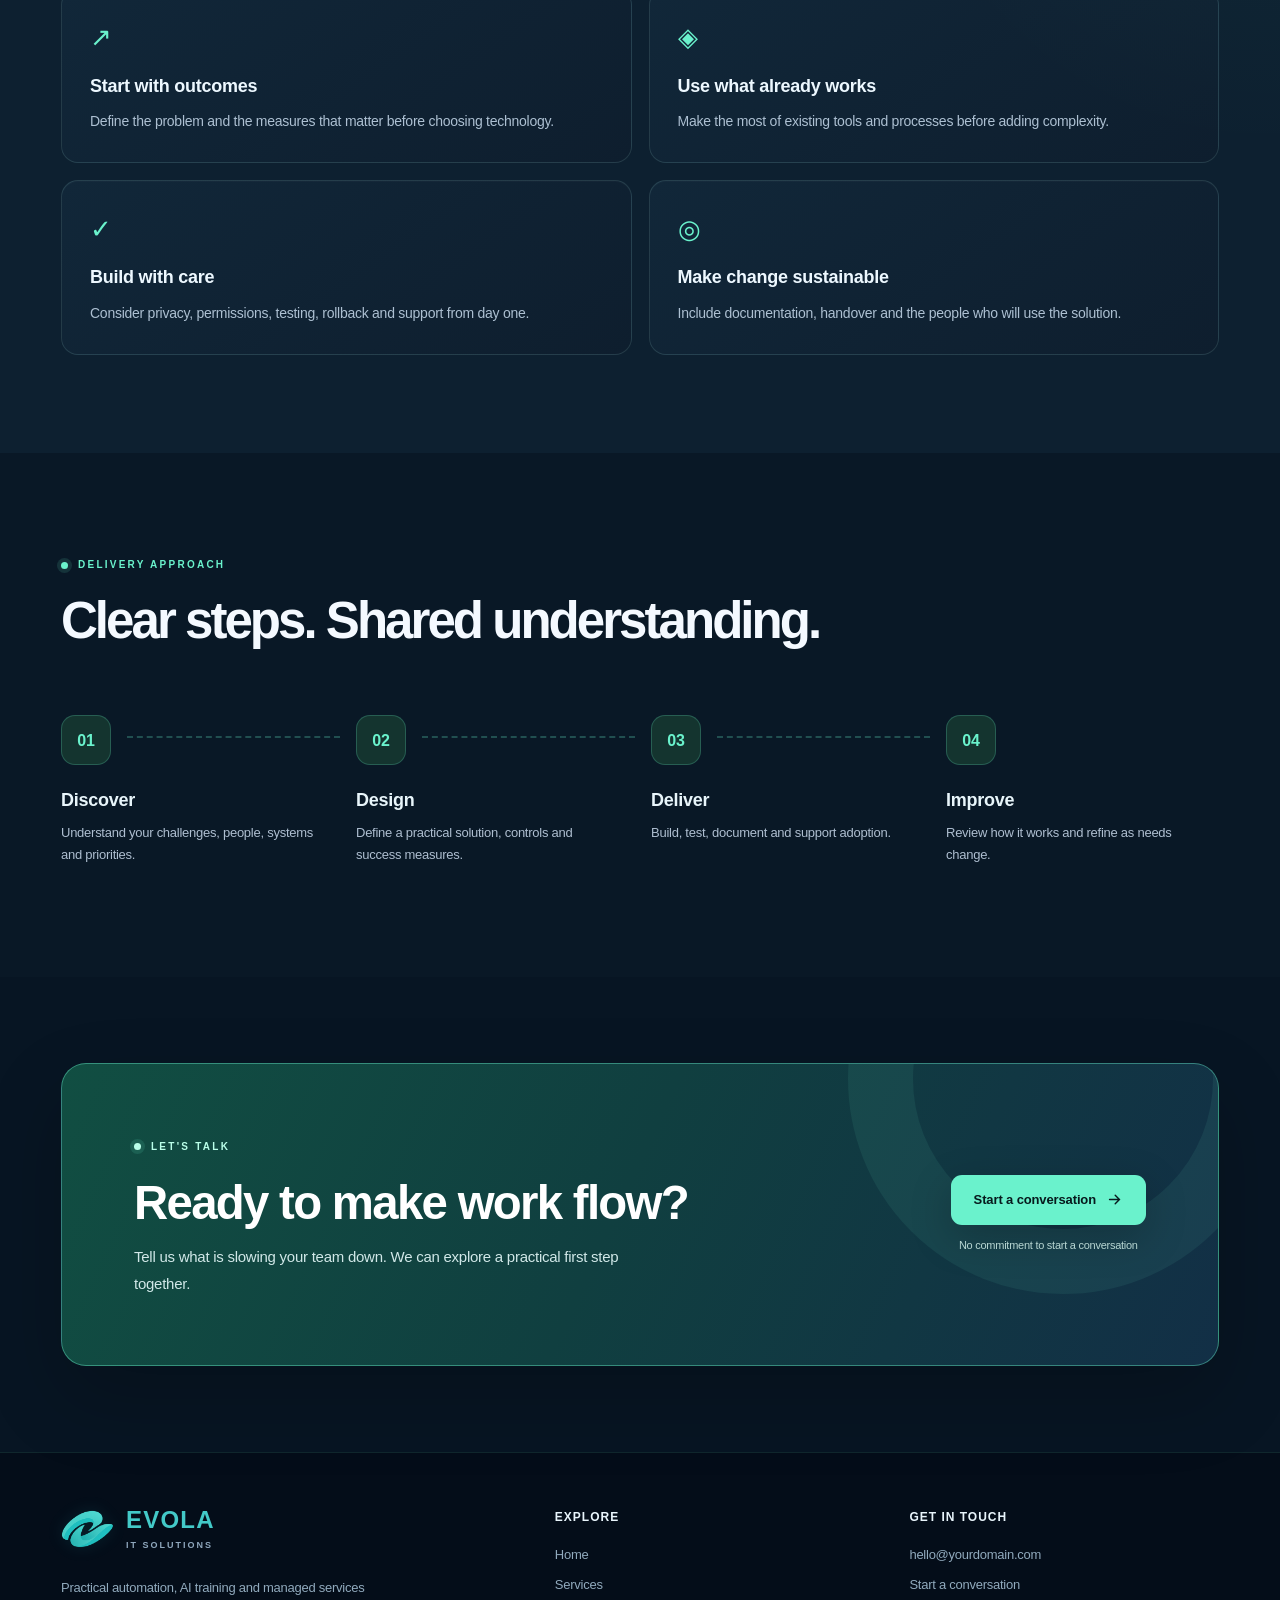
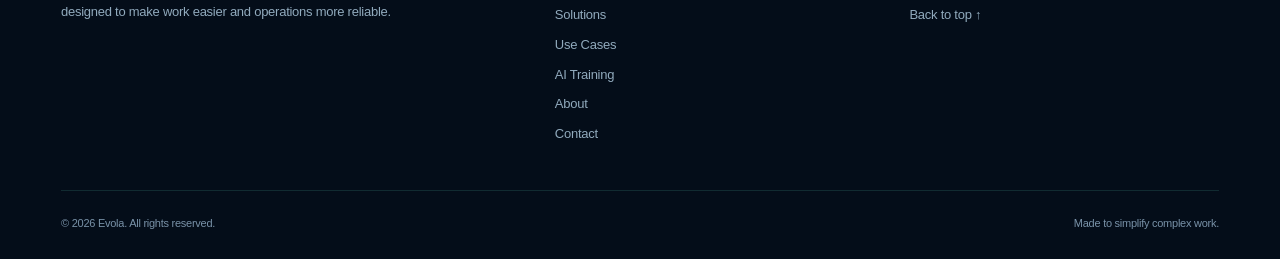
==== commit 3022fb1c: "Add files via upload" ====
--- a/about.html
+++ b/about.html
@@ -2,20 +2,21 @@
 /* Read the saved theme before CSS paints to avoid a flash on navigation. */
 (function () {
   var theme = 'dark';
-  try { if (window.localStorage.getItem('ctrl-alt-automate-theme') === 'light') theme = 'light'; } catch (_) {}
+  try { if (window.localStorage.getItem('evola-theme') === 'light') theme = 'light'; } catch (_) {}
   document.documentElement.setAttribute('data-theme', theme);
 })();
 </script>
 <meta charset="UTF-8"><meta name="viewport" content="width=device-width, initial-scale=1.0">
 <meta name="theme-color" content="#071523"><meta name="description" content="Our approach to practical workflow automation, project delivery, responsible AI and managed services.">
-<meta property="og:type" content="website"><meta property="og:site_name" content="Ctrl Alt Automate"><meta property="og:title" content="About | Ctrl Alt Automate"><meta property="og:description" content="Our approach to practical workflow automation, project delivery, responsible AI and managed services.">
-<title>About | Ctrl Alt Automate</title>
-<link rel="icon" href="data:image/svg+xml,%3Csvg xmlns='http://www.w3.org/2000/svg' viewBox='0 0 64 64'%3E%3Crect width='64' height='64' rx='17' fill='%23071523'/%3E%3Cpath d='M17 39V19h12v12H17m18-12h12v12H35M17 35h12v12H17m18-12h12v12H35' fill='%236af2cc'/%3E%3C/svg%3E">
-<link rel="stylesheet" href="styles.css"><link rel="stylesheet" href="premium.css"><link rel="stylesheet" href="theme.css"><link rel="stylesheet" href="usecases.css"></head><body><a class="skip-link" href="#main">Skip to content</a>
+<meta property="og:type" content="website"><meta property="og:site_name" content="Evola"><meta property="og:title" content="About | Evola"><meta property="og:description" content="Our approach to practical workflow automation, project delivery, responsible AI and managed services.">
+<title>About | Evola</title>
+<link rel="icon" type="image/png" href="evola-symbol.png"/>
+<link rel="stylesheet" href="styles.css"><link rel="stylesheet" href="premium.css"><link rel="stylesheet" href="theme.css"><link rel="stylesheet" href="usecases.css"><link rel="stylesheet" href="evola.css?v=1"/>
+</head><body><a class="skip-link" href="#main">Skip to content</a>
 <header class="site-header" id="top"><div class="container nav-inner">
-<a class="brand" href="index.html" aria-label="Ctrl Alt Automate home">
-      <span class="brand-mark" aria-hidden="true"><span></span><span></span><span></span><span></span></span>
-      <span><span class="brand-name">Ctrl Alt <span class="brand-accent">Automate</span></span><span class="brand-label">Managed Services</span></span></a>
+<a class="brand" href="index.html" aria-label="Evola home">
+      <img class="evola-symbol" src="evola-symbol.png" alt="" width="385" height="273"/>
+      <span><span class="brand-name">Evola</span><span class="brand-label">IT Solutions</span></span></a>
 <nav class="nav-links" id="main-nav" aria-label="Main navigation"><a href="index.html">Home</a>
 <a href="services.html">Services</a>
 <a href="solutions.html">Solutions</a>
@@ -46,11 +47,11 @@
 <div class="process-step"><span class="step-number">03</span><h3>Deliver</h3><p>Build, test, document and support adoption.</p></div>
 <div class="process-step"><span class="step-number">04</span><h3>Improve</h3><p>Review how it works and refine as needs change.</p></div></div></div></section><section class="contact-section"><div class="container"><div class="contact-card"><div><span class="eyebrow">Let's talk</span>
 <h2>Ready to make work flow?</h2><p>Tell us what is slowing your team down. We can explore a practical first step together.</p></div><div class="contact-action"><a class="btn" href="contact.html">Start a conversation <svg viewBox="0 0 24 24" fill="none" stroke="currentColor" stroke-width="2" stroke-linecap="round" aria-hidden="true"><path d="M5 12h14m-6-6 6 6-6 6"/></svg></a><span>No commitment to start a conversation</span></div></div></div></section></main><footer class="site-footer"><div class="container">
-<div class="footer-grid"><div><a class="brand" href="index.html" aria-label="Ctrl Alt Automate home">
-      <span class="brand-mark" aria-hidden="true"><span></span><span></span><span></span><span></span></span>
-      <span><span class="brand-name">Ctrl Alt <span class="brand-accent">Automate</span></span><span class="brand-label">Managed Services</span></span></a><p class="footer-description">Practical automation, AI training and managed services designed to make work easier and operations more reliable.</p></div>
+<div class="footer-grid"><div><a class="brand" href="index.html" aria-label="Evola home">
+      <img class="evola-symbol" src="evola-symbol.png" alt="" width="385" height="273"/>
+      <span><span class="brand-name">Evola</span><span class="brand-label">IT Solutions</span></span></a><p class="footer-description">Practical automation, AI training and managed services designed to make work easier and operations more reliable.</p></div>
 <div><h3 class="footer-heading">Explore</h3><div class="footer-list"><a href="index.html">Home</a><a href="services.html">Services</a><a href="solutions.html">Solutions</a>
 <a href="use-cases.html">Use Cases</a><a href="ai-training.html">AI Training</a><a href="about.html">About</a><a href="contact.html">Contact</a></div></div>
 <div><h3 class="footer-heading">Get in touch</h3><div class="footer-list"><a href="mailto:hello@yourdomain.com">hello@yourdomain.com</a><a href="contact.html">Start a conversation</a><a href="#top">Back to top ↑</a></div></div></div>
-<div class="footer-bottom"><span>© <span class="js-year">2026</span> Ctrl Alt Automate. All rights reserved.</span><span>Made to simplify complex work.</span></div>
+<div class="footer-bottom"><span>© <span class="js-year">2026</span> Evola. All rights reserved.</span><span>Made to simplify complex work.</span></div>
 </div></footer><script src="script.js" defer></script></body></html>
--- a/styles.css
+++ b/styles.css
@@ -418,7 +418,7 @@
  .detail-card,.track-card,.contact-option { padding:25px; }
 }
 
-/* Ctrl Alt Automate: preserve comfortable header spacing with the expanded brand. */
+/* Evola: preserve comfortable header spacing with the expanded brand. */
 @media (max-width: 1050px) and (min-width: 821px) {
   .site-header { height: 72px; }
   .nav-cta { display: none; }
--- a/premium.css
+++ b/premium.css
@@ -1,4 +1,4 @@
-/* Ctrl Alt Automate - Midnight + Electric Mint Design System */
+/* Evola - Midnight + Electric Mint Design System */
 :root {
   --navy: #071523;
   --navy-deep: #050e1a;
--- a/theme.css
+++ b/theme.css
@@ -1,4 +1,4 @@
-/* Ctrl Alt Automate - user-selected appearance.
+/* Evola - user-selected appearance.
    Dark: existing premium.css artwork. Light: fresh ivory-mist and deep-teal palette.
    The home workflow illustration remains a dark digital dashboard in both themes. */
 
--- a/usecases.css
+++ b/usecases.css
@@ -1,4 +1,4 @@
-/* Ctrl Alt Automate | Industry use cases + contact composer.
+/* Evola | Industry use cases + contact composer.
    Fully static, works with the existing light/dark theme, no external fonts. */
 :root {
   --uc-bg: #091b2a;
--- a/evola.css
+++ b/evola.css
@@ -0,0 +1,13 @@
+/* Evola identity, adapted from the supplied logo. */
+.brand .evola-symbol{display:block;width:53px;height:39px;object-fit:contain;flex:0 0 auto;filter:drop-shadow(0 0 8px rgba(33,193,190,.12))}
+.brand .brand-name{font-size:24px;font-weight:850;letter-spacing:1.2px;line-height:1;color:#43c9c8;text-transform:uppercase}
+.brand .brand-label{font-size:9px;letter-spacing:2px;margin-top:5px;color:var(--muted,#aec6d1)}
+html[data-theme="light"] .brand .brand-name{color:#087e83}
+@media(max-width:650px){.brand .evola-symbol{width:43px;height:32px}.brand .brand-name{font-size:20px}.brand .brand-label{font-size:8px;letter-spacing:1.5px}}
+/* Native same-origin document transitions; unsupported browsers navigate normally. */
+@view-transition{navigation:auto}
+::view-transition-old(root){animation: evola-page-out .24s ease both}
+::view-transition-new(root){animation: evola-page-in .38s ease both}
+@keyframes evola-page-out{to{opacity:0}}
+@keyframes evola-page-in{from{opacity:0}to{opacity:1}}
+@media(prefers-reduced-motion:reduce){@view-transition{navigation:none}::view-transition-old(root),::view-transition-new(root){animation:none}}
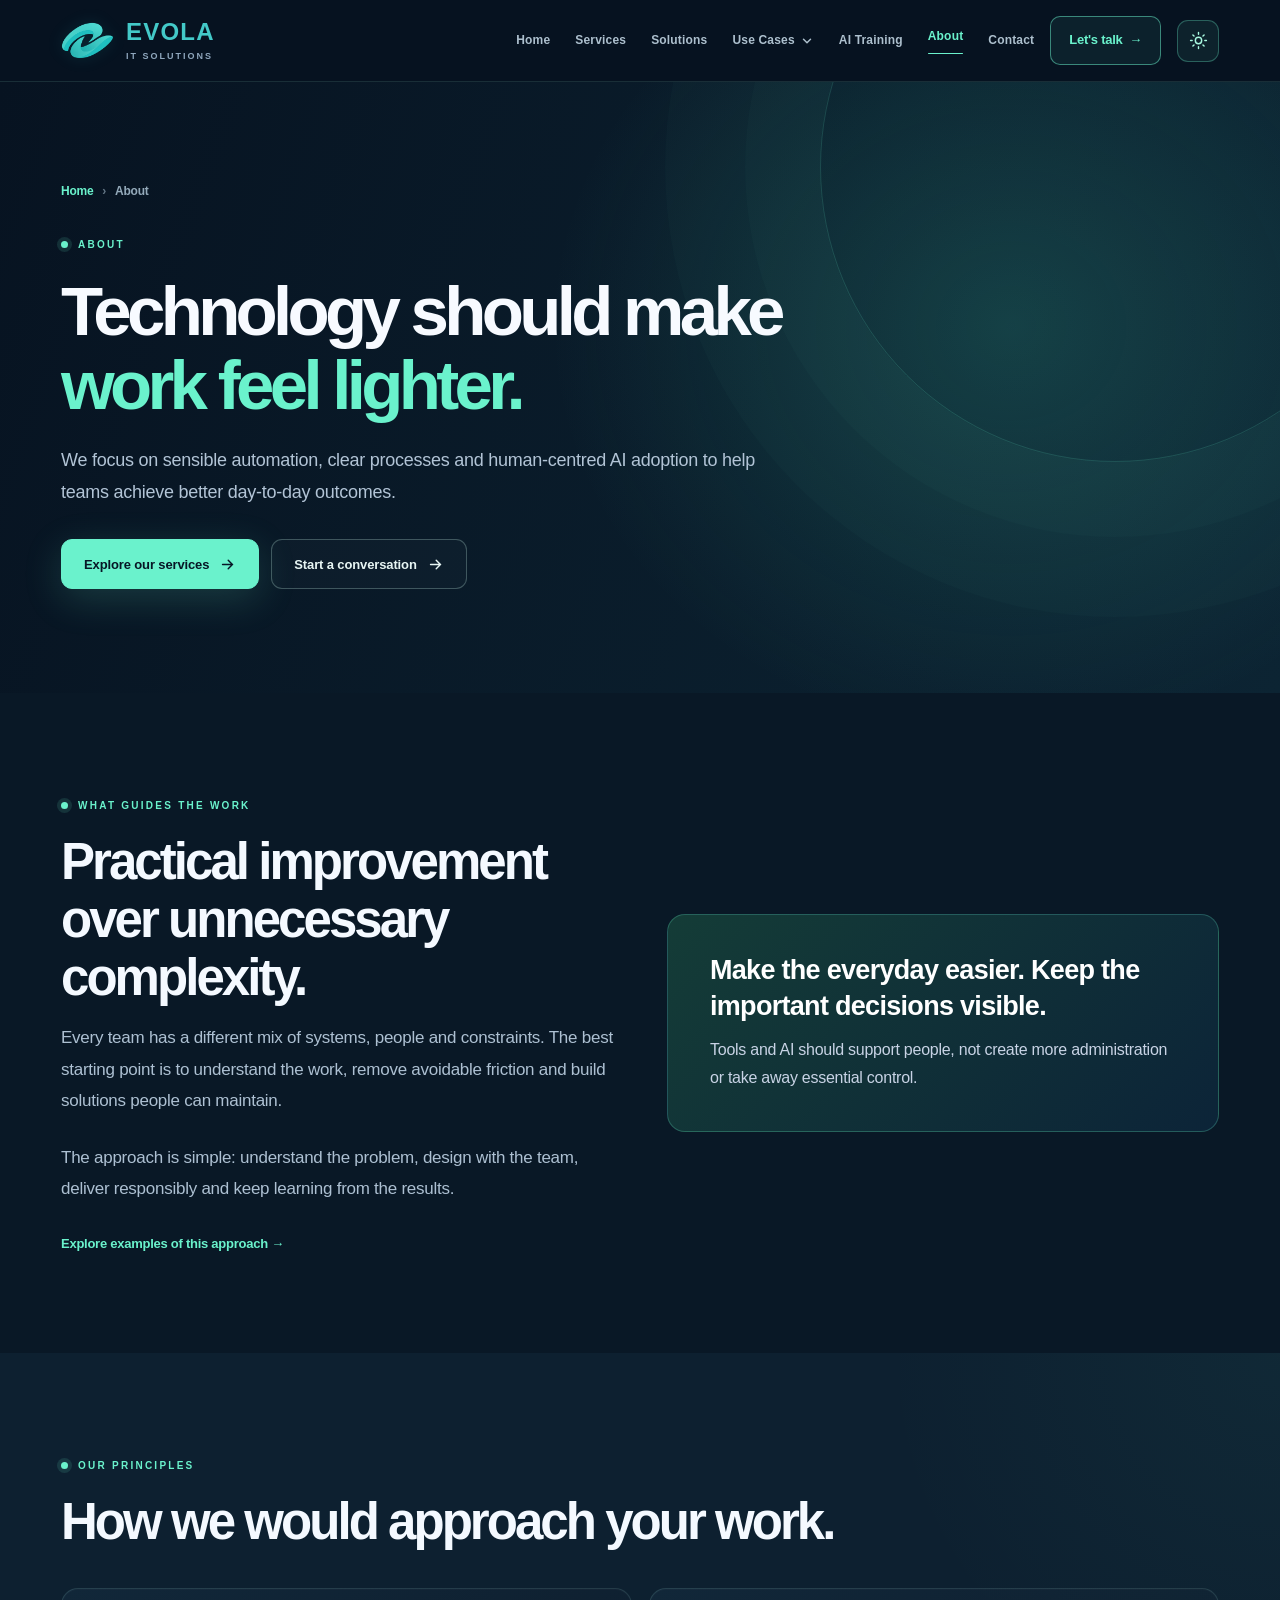
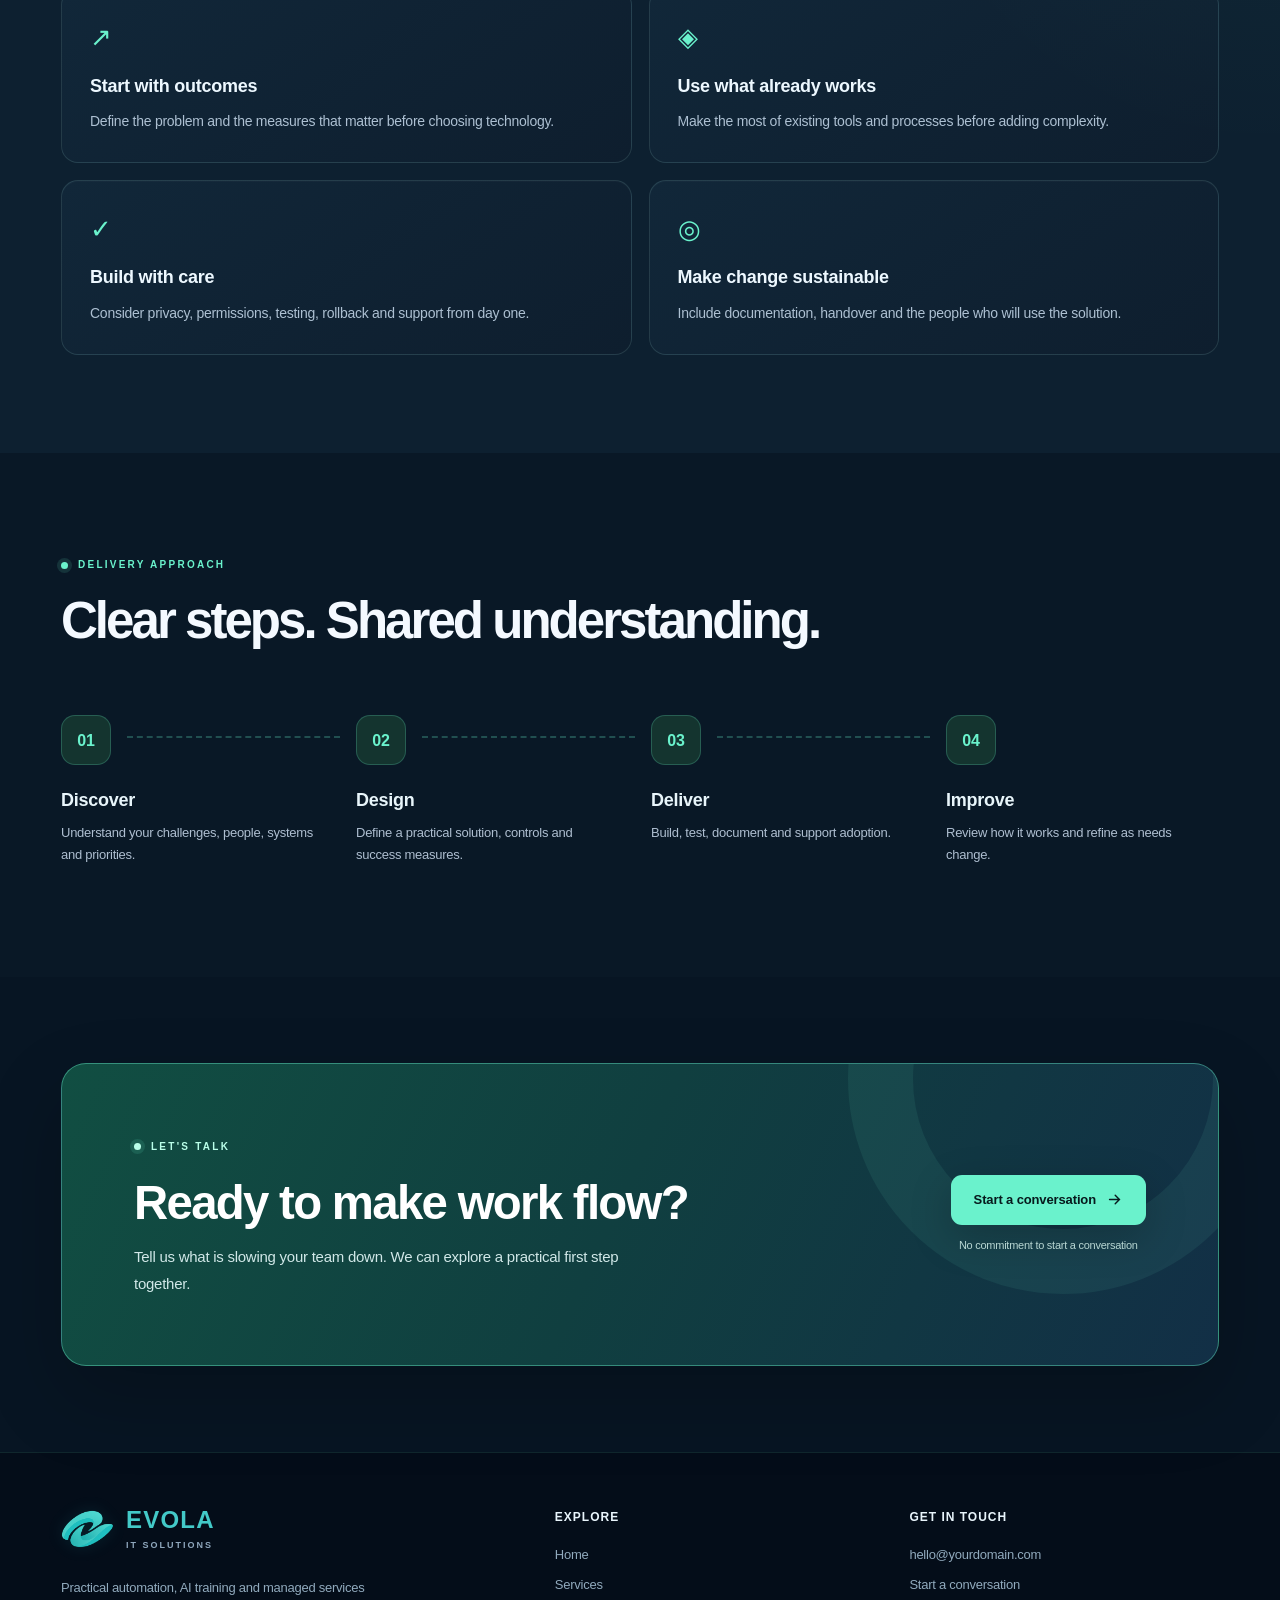
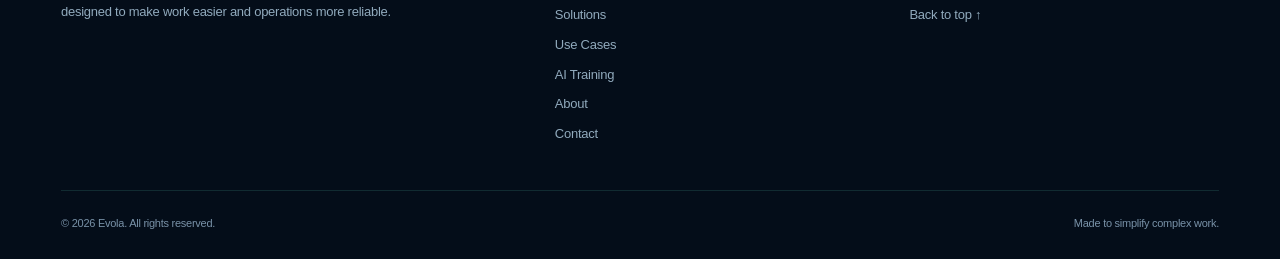
==== commit 7f85568b: "Add files via upload" ====
--- a/about.html
+++ b/about.html
@@ -12,6 +12,7 @@
 <title>About | Evola</title>
 <link rel="icon" type="image/png" href="evola-symbol.png"/>
 <link rel="stylesheet" href="styles.css"><link rel="stylesheet" href="premium.css"><link rel="stylesheet" href="theme.css"><link rel="stylesheet" href="usecases.css"><link rel="stylesheet" href="evola.css?v=1"/>
+<link rel="stylesheet" href="industry-menu.css?v=1"/>
 </head><body><a class="skip-link" href="#main">Skip to content</a>
 <header class="site-header" id="top"><div class="container nav-inner">
 <a class="brand" href="index.html" aria-label="Evola home">
@@ -20,7 +21,19 @@
 <nav class="nav-links" id="main-nav" aria-label="Main navigation"><a href="index.html">Home</a>
 <a href="services.html">Services</a>
 <a href="solutions.html">Solutions</a>
-<a href="use-cases.html">Use Cases</a>
+<div class="industry-dropdown">
+<button type="button" class="industry-trigger" aria-expanded="false" aria-controls="industry-menu">Use Cases <svg viewBox="0 0 16 16" width="14" height="14" fill="none" stroke="currentColor" stroke-width="1.7" stroke-linecap="round" stroke-linejoin="round" aria-hidden="true"><path d="m4 6 4 4 4-4"/></svg></button>
+<div class="industry-menu" id="industry-menu" hidden>
+<span class="industry-menu-label">EXPLORE BY INDUSTRY</span>
+<a href="use-cases.html?industry=finance#browse-usecases" data-industry-link="finance">Finance</a>
+<a href="use-cases.html?industry=assets#browse-usecases" data-industry-link="assets">Asset Management</a>
+<a href="use-cases.html?industry=retail#browse-usecases" data-industry-link="retail">Retail</a>
+<a href="use-cases.html?industry=councils#browse-usecases" data-industry-link="councils">Councils</a>
+<a href="use-cases.html?industry=schools#browse-usecases" data-industry-link="schools">Schools</a>
+<a href="use-cases.html?industry=tradies#browse-usecases" data-industry-link="tradies">Tradies</a>
+<a href="use-cases.html?industry=healthcare#browse-usecases" data-industry-link="healthcare">Healthcare</a>
+<a class="industry-all" href="use-cases.html#browse-usecases" data-industry-link="all">View all use cases <span aria-hidden="true">&#8599;</span></a>
+</div></div>
 <a href="ai-training.html">AI Training</a>
 <a href="about.html" aria-current="page">About</a>
 <a href="contact.html">Contact</a></nav>
@@ -54,4 +67,4 @@
 <a href="use-cases.html">Use Cases</a><a href="ai-training.html">AI Training</a><a href="about.html">About</a><a href="contact.html">Contact</a></div></div>
 <div><h3 class="footer-heading">Get in touch</h3><div class="footer-list"><a href="mailto:hello@yourdomain.com">hello@yourdomain.com</a><a href="contact.html">Start a conversation</a><a href="#top">Back to top ↑</a></div></div></div>
 <div class="footer-bottom"><span>© <span class="js-year">2026</span> Evola. All rights reserved.</span><span>Made to simplify complex work.</span></div>
-</div></footer><script src="script.js" defer></script></body></html>+</div></footer><script src="script.js?v=2" defer></script></body></html>
--- a/industry-menu.css
+++ b/industry-menu.css
@@ -0,0 +1,27 @@
+/* Shared industry disclosure, with the existing dark/light palette. */
+.industry-dropdown { position:relative; flex:0 0 auto; }
+.industry-trigger { display:flex; align-items:center; gap:5px; background:transparent; border:0; padding:0; color:#adc0ce; font:inherit; font-size:12px; font-weight:650; letter-spacing:.015em; cursor:pointer; white-space:nowrap; }
+.industry-trigger svg { flex:none; transition:transform .18s ease; }
+.industry-trigger[aria-expanded=true] svg { transform:rotate(180deg); }
+.industry-trigger:hover,.industry-trigger[aria-expanded=true],.industry-dropdown.is-current .industry-trigger { color:var(--mint); }
+.industry-menu { position:absolute; top:calc(100% + 15px); left:-18px; width:232px; padding:9px; background:#0b2030; border:1px solid rgba(106,242,204,.22); border-radius:13px; box-shadow:0 18px 48px rgba(0,0,0,.35); z-index:60; }
+.industry-menu[hidden] { display:none !important; }
+.industry-menu-label { display:block; color:#8fa7bd; font-size:10px; font-weight:700; letter-spacing:.09em; padding:9px 11px 6px; }
+.nav-links .industry-menu a { display:block; color:#d3e4ed; font-size:13px; font-weight:600; padding:9px 11px; border-radius:7px; line-height:1.45; }
+.nav-links .industry-menu a:hover,.nav-links .industry-menu a:focus-visible,.nav-links .industry-menu a[aria-current=true] { color:var(--mint); background:rgba(106,242,204,.09); }
+.nav-links .industry-menu .industry-all { border-top:1px solid var(--line); border-radius:0 0 7px 7px; margin-top:5px; padding-top:12px; color:var(--mint); display:flex; justify-content:space-between; }
+html[data-theme=light] .industry-trigger { color:#3f5968; }
+html[data-theme=light] .industry-trigger:hover,html[data-theme=light] .industry-trigger[aria-expanded=true],html[data-theme=light] .industry-dropdown.is-current .industry-trigger { color:#08715e; }
+html[data-theme=light] .industry-menu { background:#f9fdfd; border-color:#cde4e1; box-shadow:0 18px 48px rgba(14,57,69,.14); }
+html[data-theme=light] .industry-menu-label { color:#577482; }
+html[data-theme=light] .nav-links .industry-menu a { color:#355769; }
+html[data-theme=light] .nav-links .industry-menu a:hover,html[data-theme=light] .nav-links .industry-menu a:focus-visible,html[data-theme=light] .nav-links .industry-menu a[aria-current=true] { color:#08715e; background:#e4f4ef; }
+html[data-theme=light] .nav-links .industry-menu .industry-all { color:#08715e; }
+@media(max-width:1050px) {
+  .nav-links.open { max-height:calc(100vh - 72px); max-height:calc(100dvh - 72px); overflow-y:auto; overscroll-behavior:contain; }
+  .industry-trigger { width:100%; justify-content:space-between; padding:13px 0; font-size:15px; text-align:left; color:#c9dce6; }
+  .industry-menu { position:static; width:auto; margin:0 0 8px; padding:5px 8px 8px; box-shadow:none; }
+  .nav-links .industry-menu a { padding:10px 11px; font-size:14px; }
+  html[data-theme=light] .industry-menu { box-shadow:none; }
+}
+@media(prefers-reduced-motion:reduce) { .industry-trigger svg { transition:none; } }
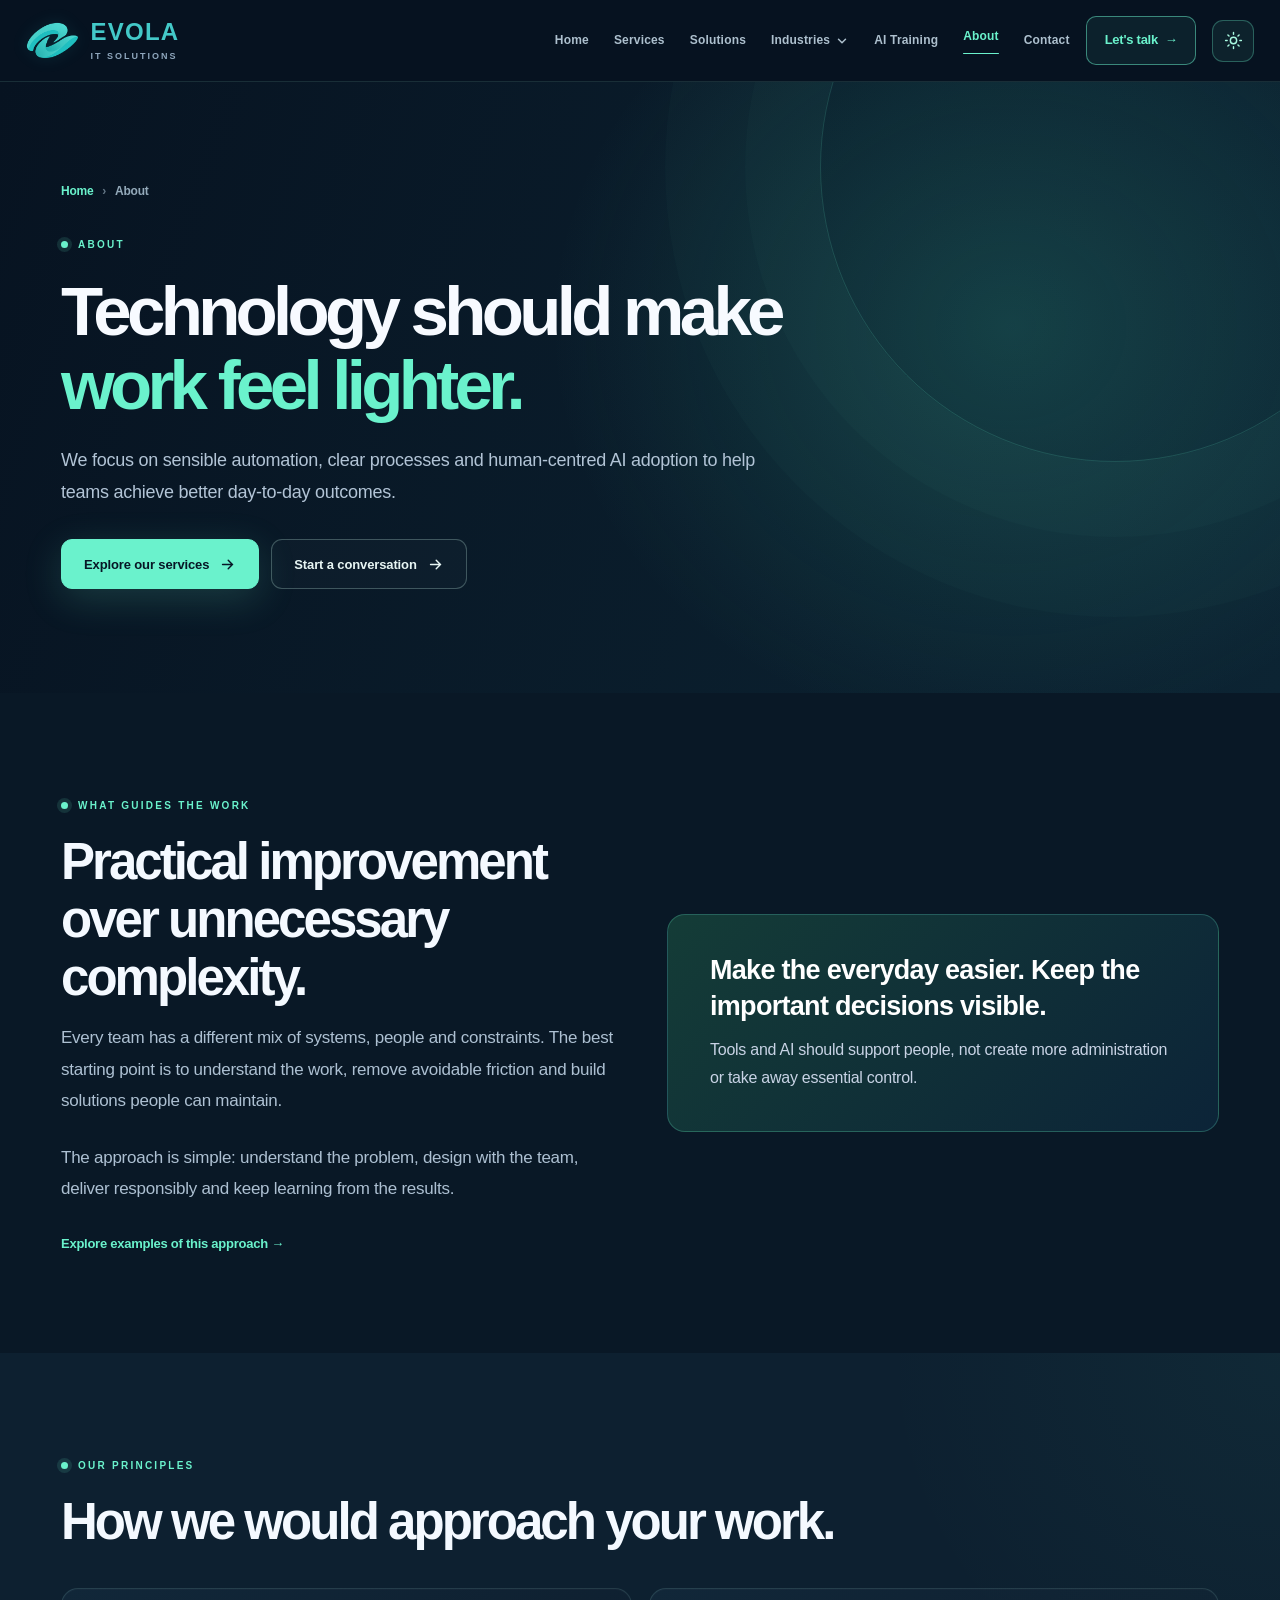
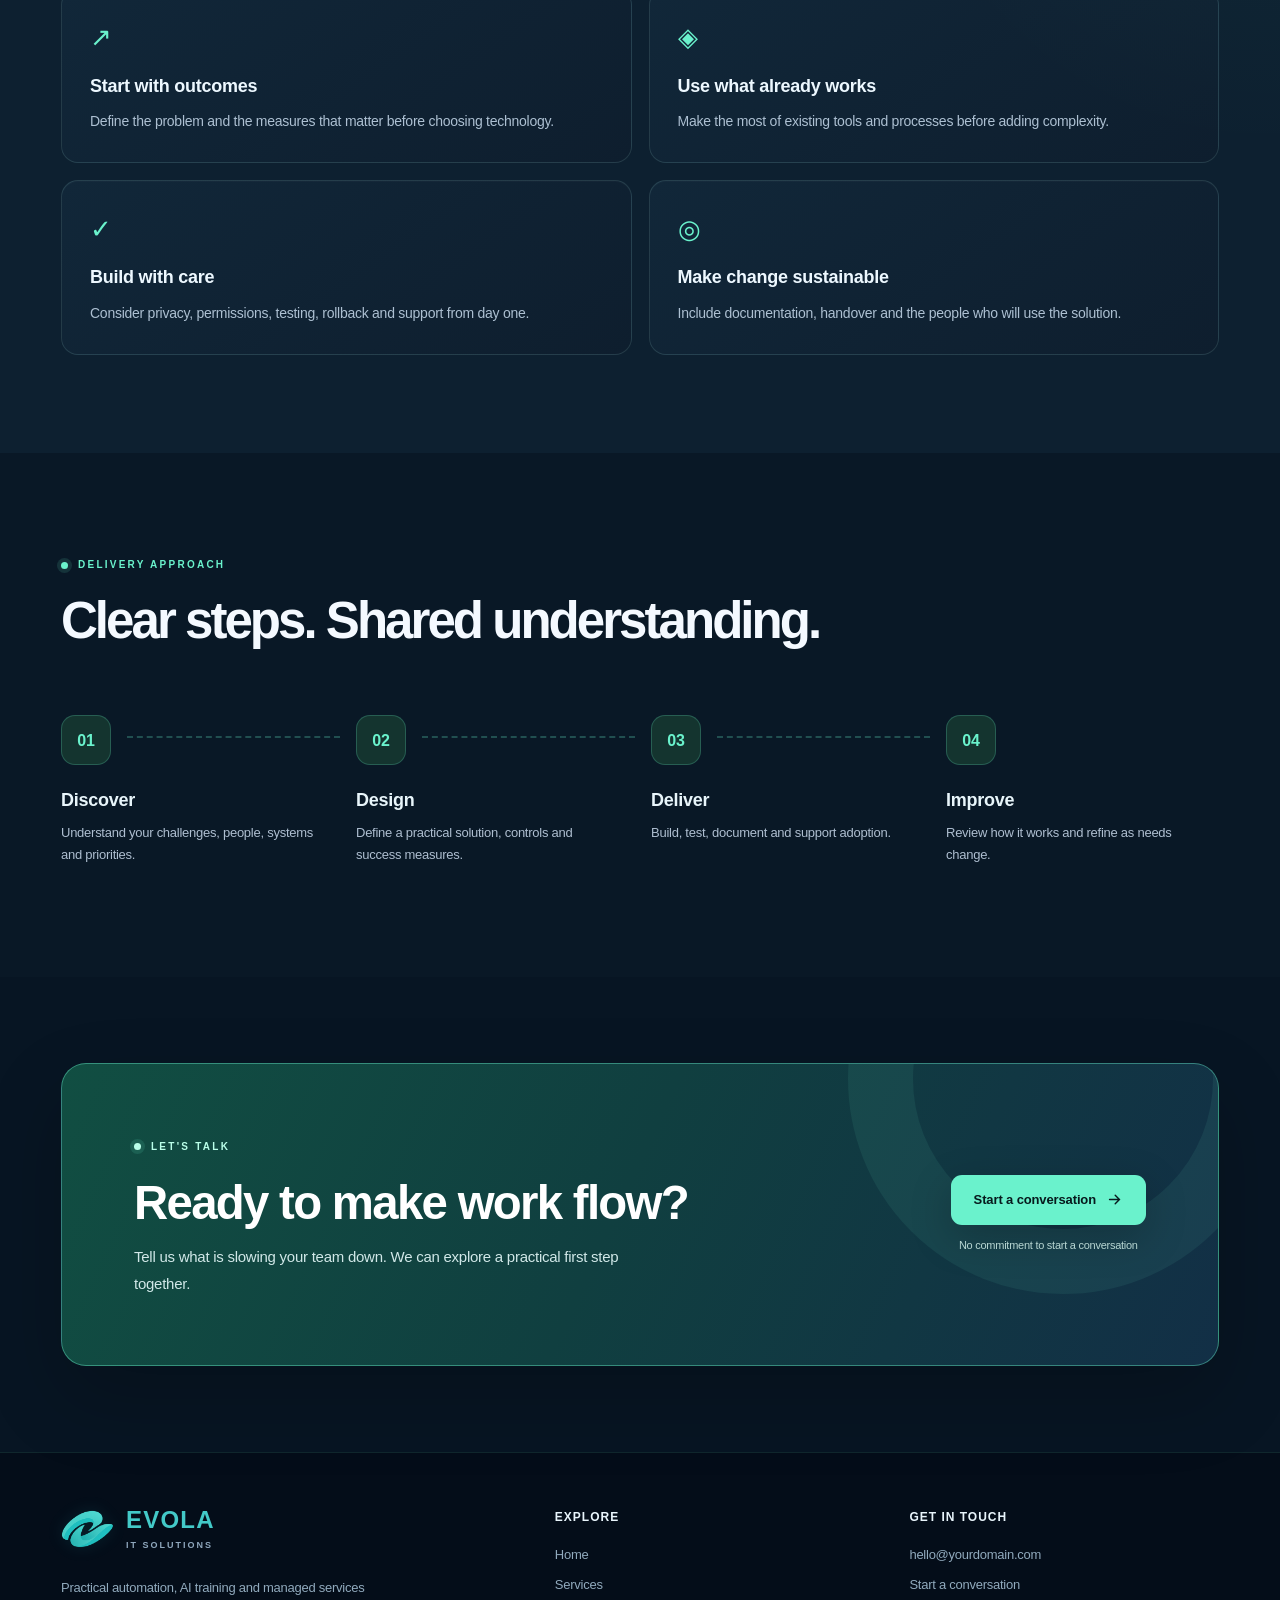
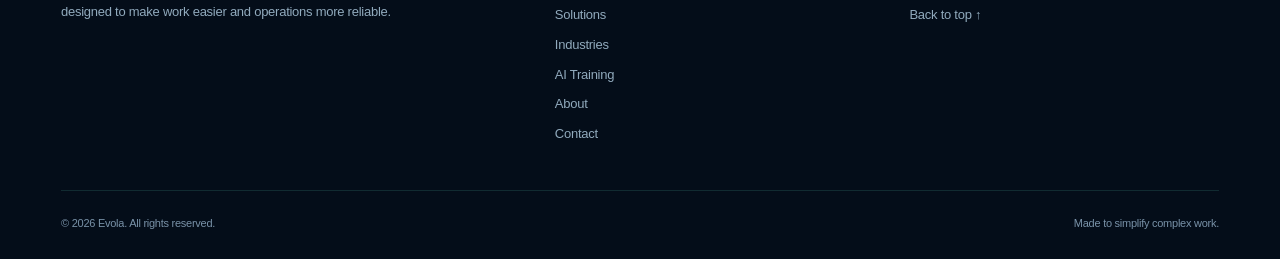
==== commit 951c7a98: "Add files via upload" ====
--- a/about.html
+++ b/about.html
@@ -11,8 +11,9 @@
 <meta property="og:type" content="website"><meta property="og:site_name" content="Evola"><meta property="og:title" content="About | Evola"><meta property="og:description" content="Our approach to practical workflow automation, project delivery, responsible AI and managed services.">
 <title>About | Evola</title>
 <link rel="icon" type="image/png" href="evola-symbol.png"/>
-<link rel="stylesheet" href="styles.css"><link rel="stylesheet" href="premium.css"><link rel="stylesheet" href="theme.css"><link rel="stylesheet" href="usecases.css"><link rel="stylesheet" href="evola.css?v=1"/>
-<link rel="stylesheet" href="industry-menu.css?v=1"/>
+<link rel="stylesheet" href="styles.css"><link rel="stylesheet" href="premium.css"><link rel="stylesheet" href="theme.css"><link rel="stylesheet" href="usecases.css"><link rel="stylesheet" href="evola.css?v=2"/>
+<link rel="stylesheet" href="industry-menu.css?v=3"/>
+<link rel="stylesheet" href="experience.css?v=1"/>
 </head><body><a class="skip-link" href="#main">Skip to content</a>
 <header class="site-header" id="top"><div class="container nav-inner">
 <a class="brand" href="index.html" aria-label="Evola home">
@@ -22,17 +23,17 @@
 <a href="services.html">Services</a>
 <a href="solutions.html">Solutions</a>
 <div class="industry-dropdown">
-<button type="button" class="industry-trigger" aria-expanded="false" aria-controls="industry-menu">Use Cases <svg viewBox="0 0 16 16" width="14" height="14" fill="none" stroke="currentColor" stroke-width="1.7" stroke-linecap="round" stroke-linejoin="round" aria-hidden="true"><path d="m4 6 4 4 4-4"/></svg></button>
+<button type="button" class="industry-trigger" aria-expanded="false" aria-controls="industry-menu">Industries <svg viewBox="0 0 16 16" width="14" height="14" fill="none" stroke="currentColor" stroke-width="1.7" stroke-linecap="round" stroke-linejoin="round" aria-hidden="true"><path d="m4 6 4 4 4-4"/></svg></button>
 <div class="industry-menu" id="industry-menu" hidden>
 <span class="industry-menu-label">EXPLORE BY INDUSTRY</span>
-<a href="use-cases.html?industry=finance#browse-usecases" data-industry-link="finance">Finance</a>
-<a href="use-cases.html?industry=assets#browse-usecases" data-industry-link="assets">Asset Management</a>
-<a href="use-cases.html?industry=retail#browse-usecases" data-industry-link="retail">Retail</a>
-<a href="use-cases.html?industry=councils#browse-usecases" data-industry-link="councils">Councils</a>
-<a href="use-cases.html?industry=schools#browse-usecases" data-industry-link="schools">Schools</a>
-<a href="use-cases.html?industry=tradies#browse-usecases" data-industry-link="tradies">Tradies</a>
-<a href="use-cases.html?industry=healthcare#browse-usecases" data-industry-link="healthcare">Healthcare</a>
-<a class="industry-all" href="use-cases.html#browse-usecases" data-industry-link="all">View all use cases <span aria-hidden="true">&#8599;</span></a>
+<a href="use-cases.html?industry=finance#browse-usecases" data-industry-link="finance"><svg class="industry-icon" viewBox="0 0 24 24" fill="none" stroke="currentColor" stroke-width="1.6" stroke-linecap="round" stroke-linejoin="round" aria-hidden="true"><rect x="3" y="5" width="18" height="14" rx="2"/><path d="M3 10h18m-5 5h2"/></svg><span class="industry-item-text"><strong>Finance</strong><small>Invoices, approvals and reporting</small></span></a>
+<a href="use-cases.html?industry=assets#browse-usecases" data-industry-link="assets"><svg class="industry-icon" viewBox="0 0 24 24" fill="none" stroke="currentColor" stroke-width="1.6" stroke-linecap="round" stroke-linejoin="round" aria-hidden="true"><path d="m12 3 9 5v9l-9 5-9-5V8l9-5Zm0 9 9-4M12 12 3 8m9 4v10"/></svg><span class="industry-item-text"><strong>Asset Management</strong><small>Equipment, inventory and maintenance</small></span></a>
+<a href="use-cases.html?industry=retail#browse-usecases" data-industry-link="retail"><svg class="industry-icon" viewBox="0 0 24 24" fill="none" stroke="currentColor" stroke-width="1.6" stroke-linecap="round" stroke-linejoin="round" aria-hidden="true"><path d="M4 8h16l1 13H3L4 8Zm4 0V6a4 4 0 0 1 8 0v2"/></svg><span class="industry-item-text"><strong>Retail</strong><small>Stock, orders and customer enquiries</small></span></a>
+<a href="use-cases.html?industry=councils#browse-usecases" data-industry-link="councils"><svg class="industry-icon" viewBox="0 0 24 24" fill="none" stroke="currentColor" stroke-width="1.6" stroke-linecap="round" stroke-linejoin="round" aria-hidden="true"><path d="m3 9 9-6 9 6H3Zm2 2v7m5-7v7m4-7v7m5-7v7M3 21h18"/></svg><span class="industry-item-text"><strong>Councils</strong><small>Resident requests and permits</small></span></a>
+<a href="use-cases.html?industry=schools#browse-usecases" data-industry-link="schools"><svg class="industry-icon" viewBox="0 0 24 24" fill="none" stroke="currentColor" stroke-width="1.6" stroke-linecap="round" stroke-linejoin="round" aria-hidden="true"><path d="m2 9 10-5 10 5-10 5-10-5Zm4 2v6c4 3 8 3 12 0v-6m4-2v8"/></svg><span class="industry-item-text"><strong>Schools</strong><small>Enrolments and everyday administration</small></span></a>
+<a href="use-cases.html?industry=tradies#browse-usecases" data-industry-link="tradies"><svg class="industry-icon" viewBox="0 0 24 24" fill="none" stroke="currentColor" stroke-width="1.6" stroke-linecap="round" stroke-linejoin="round" aria-hidden="true"><path d="M14 6a5 5 0 0 0-7 6L3 16a3 3 0 0 0 4 4l5-5a5 5 0 0 0 6-7l-4 4-3-3 3-3Z"/></svg><span class="industry-item-text"><strong>Tradies</strong><small>Quotes, scheduling and invoicing</small></span></a>
+<a href="use-cases.html?industry=healthcare#browse-usecases" data-industry-link="healthcare"><svg class="industry-icon" viewBox="0 0 24 24" fill="none" stroke="currentColor" stroke-width="1.6" stroke-linecap="round" stroke-linejoin="round" aria-hidden="true"><path d="M20.8 8.5c0 4-8.8 10-8.8 10s-8.8-6-8.8-10a4.8 4.8 0 0 1 8.8-2.6 4.8 4.8 0 0 1 8.8 2.6Z"/><path d="M5 12h4l2-3 2 6 2-3h4"/></svg><span class="industry-item-text"><strong>Healthcare</strong><small>Appointments and non-clinical administration</small></span></a>
+<a class="industry-all" href="use-cases.html#browse-usecases" data-industry-link="all">View all industries <span aria-hidden="true">&#8599;</span></a>
 </div></div>
 <a href="ai-training.html">AI Training</a>
 <a href="about.html" aria-current="page">About</a>
@@ -64,7 +65,7 @@
       <img class="evola-symbol" src="evola-symbol.png" alt="" width="385" height="273"/>
       <span><span class="brand-name">Evola</span><span class="brand-label">IT Solutions</span></span></a><p class="footer-description">Practical automation, AI training and managed services designed to make work easier and operations more reliable.</p></div>
 <div><h3 class="footer-heading">Explore</h3><div class="footer-list"><a href="index.html">Home</a><a href="services.html">Services</a><a href="solutions.html">Solutions</a>
-<a href="use-cases.html">Use Cases</a><a href="ai-training.html">AI Training</a><a href="about.html">About</a><a href="contact.html">Contact</a></div></div>
+<a href="use-cases.html">Industries</a><a href="ai-training.html">AI Training</a><a href="about.html">About</a><a href="contact.html">Contact</a></div></div>
 <div><h3 class="footer-heading">Get in touch</h3><div class="footer-list"><a href="mailto:hello@yourdomain.com">hello@yourdomain.com</a><a href="contact.html">Start a conversation</a><a href="#top">Back to top ↑</a></div></div></div>
 <div class="footer-bottom"><span>© <span class="js-year">2026</span> Evola. All rights reserved.</span><span>Made to simplify complex work.</span></div>
-</div></footer><script src="script.js?v=2" defer></script></body></html>+</div></footer><script src="script.js?v=4" defer></script></body></html>
--- a/evola.css
+++ b/evola.css
@@ -11,3 +11,32 @@
 @keyframes evola-page-out{to{opacity:0}}
 @keyframes evola-page-in{from{opacity:0}to{opacity:1}}
 @media(prefers-reduced-motion:reduce){@view-transition{navigation:none}::view-transition-old(root),::view-transition-new(root){animation:none}}
+
+/* Wide desktop framing: keep the reading-width containers below the hero. */
+@media (min-width:851px) {
+  .site-header .nav-inner.container,
+  .lp-main .lp-carousel-inner.container {
+    width:96%; max-width:1800px; padding-left:0; padding-right:0;
+  }
+  .lp-carousel .lp-hero-inner {
+    grid-template-columns:minmax(0,1.05fr) minmax(0,.95fr);
+    gap:clamp(28px,3.5vw,66px);
+  }
+  .lp-carousel .lp-hero-visual {width:100%; max-width:none;}
+  .lp-carousel .lp-flow-board {width:100%; max-width:none; margin:0;}
+}
+@media (min-width:1061px) {
+  .lp-carousel .lp-slide-title {
+    font-size:clamp(76px,6.7vw,110px); max-width:none;
+    overflow-wrap:break-word;
+  }
+  .lp-carousel .lp-hero-copy>p {max-width:660px; font-size:18px;}
+  .lp-carousel .lp-board-body {padding:clamp(28px,2.7vw,46px);}
+  .lp-carousel .lp-board-top {padding:20px 26px;}
+  .lp-carousel .lp-board-body h2 {font-size:clamp(26px,2.1vw,34px);}
+  .lp-carousel .lp-board-row {padding:15px;}
+  .lp-carousel .lp-board-row strong {font-size:15px;}
+  .lp-carousel .lp-board-row small {font-size:12px;}
+}
+/* Straight, level illustration in every slide and both colour schemes. */
+.lp-carousel .lp-flow-board {transform:none; perspective:none;}
--- a/industry-menu.css
+++ b/industry-menu.css
@@ -25,3 +25,8 @@
   html[data-theme=light] .industry-menu { box-shadow:none; }
 }
 @media(prefers-reduced-motion:reduce) { .industry-trigger svg { transition:none; } }
+
+/* Bridge the gap between the desktop trigger and the dropdown panel. */
+@media (min-width:1051px) and (hover:hover) and (pointer:fine) {
+  .industry-menu::before { content:""; position:absolute; top:-16px; left:0; right:0; height:16px; }
+}
--- a/experience.css
+++ b/experience.css
@@ -0,0 +1,61 @@
+/* Evola experience: original wave artwork, cinematic hero, industry mega menu. */
+.lp-main .lp-hero{isolation:isolate;background:linear-gradient(110deg,#061421 0%,#0a202e 56%,#0a3539 100%);min-height:calc(100svh - 82px);display:flex;align-items:stretch}
+.lp-main .lp-carousel-inner.container{display:flex;flex-direction:column;justify-content:center;min-height:inherit;position:relative;max-width:1800px;width:92%;padding:0 0 30px;margin:auto}
+.lp-carousel .lp-slides{flex:1;align-items:stretch}
+.lp-carousel .lp-hero-inner{display:flex;align-items:center;min-height:clamp(540px,72vh,850px);padding:72px 0 54px;gap:0}
+.lp-carousel .lp-hero-copy{width:min(900px,100%);position:relative;z-index:2;padding-left:clamp(0px,1vw,22px)}
+.lp-carousel .lp-slide-title{font-size:clamp(60px,8vw,132px);line-height:.99;letter-spacing:-.067em;max-width:1150px;margin:30px 0 32px;text-wrap:balance}
+.lp-carousel .lp-hero-copy>p{max-width:650px;font-size:clamp(16px,1.4vw,20px);line-height:1.65}
+.lp-carousel-controls{margin-top:auto;padding:0 0 8px}
+.ev-hero-scene,.ev-hero-shade,.ev-wave{position:absolute;inset:0;width:100%;height:100%;pointer-events:none;overflow:hidden}
+.ev-hero-scene{z-index:0}.ev-wave{opacity:.94;transform:scale(1.04);filter:drop-shadow(0 0 9px #43d9c22c)}
+.ev-hero-shade{background:linear-gradient(90deg,rgba(6,20,33,.96) 0%,rgba(6,20,33,.87) 21%,rgba(6,20,33,.60) 43%,rgba(6,20,33,.05) 80%),linear-gradient(0deg,#06142155,transparent 40%)}
+.ev-aurora{position:absolute;border-radius:50%;filter:blur(65px);transform-origin:center;will-change:transform;opacity:.8}
+.ev-aurora-one{width:70%;height:85%;right:-15%;top:-6%;background:radial-gradient(ellipse,#1aa99d65 0%,#146b7a42 40%,transparent 72%);animation:ev-drift 18s ease-in-out infinite alternate}
+.ev-aurora-two{width:58%;height:100%;right:6%;bottom:-40%;background:radial-gradient(ellipse,#28d2a835 0%,transparent 68%);animation:ev-drift-two 22s ease-in-out infinite alternate}
+.ev-wave-one,.ev-wave-two,.ev-particles{transform-box:fill-box;transform-origin:center;will-change:transform}
+.ev-wave-one{animation:ev-wave-one 16s ease-in-out infinite alternate}.ev-wave-two{animation:ev-wave-two 21s ease-in-out infinite alternate}.ev-particles{animation:ev-particles 12s ease-in-out infinite alternate}
+@keyframes ev-drift{from{transform:translate(-3%,0) scale(.95)}to{transform:translate(-13%,12%) scale(1.18)}}
+@keyframes ev-drift-two{from{transform:translate(7%,0)}to{transform:translate(-12%,-15%) scale(1.2)}}
+@keyframes ev-wave-one{from{transform:translate(0,-15px) rotate(-2deg)}to{transform:translate(55px,45px) rotate(4deg) scaleY(1.12)}}
+@keyframes ev-wave-two{from{transform:translate(20px,35px) rotate(4deg)}to{transform:translate(-35px,-30px) rotate(-5deg) scaleY(.92)}}
+@keyframes ev-particles{from{transform:translate(0,12px);opacity:.45}to{transform:translate(-25px,-18px);opacity:1}}
+html[data-theme="light"] .lp-main .lp-hero{background:linear-gradient(110deg,#f5fbfb,#e2f3f0 62%,#bde8e0)}
+html[data-theme="light"] .ev-hero-shade{background:linear-gradient(90deg,rgba(245,251,251,.98),rgba(245,251,251,.87) 32%,rgba(245,251,251,.32) 70%,transparent)}
+html[data-theme="light"] .ev-wave{filter:saturate(1.25) brightness(.78);opacity:.85}
+/* Regular link disclosure retained, with a larger two-column panel. */
+.industry-menu{width:min(610px,calc(100vw - 36px));left:50%;transform:translateX(-50%);padding:15px;display:grid;grid-template-columns:repeat(2,minmax(0,1fr));gap:5px;top:calc(100% + 15px)}
+.industry-menu-label,.industry-menu .industry-all{grid-column:1/-1}
+.industry-menu-label{padding:7px 9px 10px;letter-spacing:.14em}
+.nav-links .industry-menu a:not(.industry-all){display:flex;gap:12px;align-items:flex-start;min-width:0;padding:12px 10px}
+.industry-icon{width:24px;height:24px;flex:0 0 24px;color:var(--mint);margin-top:2px}
+.industry-item-text{display:flex;flex-direction:column;gap:4px;min-width:0}
+.industry-item-text strong{font-weight:700;font-size:13px;line-height:1.3}.industry-item-text small{font-size:11px;line-height:1.45;font-weight:400;color:#a9becd}
+html[data-theme="light"] .industry-item-text small{color:#496675}html[data-theme="light"] .industry-icon{color:#08715e}
+/* Short FAQ; accessible native disclosure. */
+.ev-faq{padding:clamp(60px,7vw,100px) 0;border-top:1px solid var(--lp-stroke);background:var(--lp-bg)}
+.ev-faq-layout{display:grid;grid-template-columns:.86fr 1.14fr;gap:clamp(30px,6vw,88px);align-items:start}
+.ev-faq h2{font-size:clamp(36px,4.5vw,66px);letter-spacing:-.055em;line-height:1.08;margin:14px 0;color:var(--lp-ink);font-weight:850}
+.ev-faq h2 em{color:var(--lp-mint);font-style:normal}.ev-faq p{color:var(--lp-copy);line-height:1.7;margin:14px 0 20px}
+.ev-faq-list{border-top:1px solid var(--lp-stroke)}.ev-faq details{border-bottom:1px solid var(--lp-stroke)}
+.ev-faq summary{display:flex;align-items:center;justify-content:space-between;gap:16px;cursor:pointer;padding:20px 0;color:var(--lp-ink);font-size:17px;font-weight:700;list-style:none}
+.ev-faq summary::-webkit-details-marker{display:none}.ev-faq summary:after{content:'+';font-size:24px;font-weight:400;color:var(--lp-mint)}.ev-faq details[open] summary:after{content:'−'}
+.ev-faq details p{margin:0 32px 20px 0;font-size:15px}.ev-faq summary:focus-visible{outline:2px solid var(--lp-mint);outline-offset:4px}
+/* Real business imagery, credited as illustrative stock rather than client photos. */
+.ev-photo-layout{display:grid;grid-template-columns:1.05fr .95fr;gap:clamp(28px,4vw,60px);align-items:center}
+.ev-photo{margin:0;min-width:0}.ev-photo-frame{position:relative;overflow:hidden;border-radius:14px;aspect-ratio:4/3;background:radial-gradient(ellipse at 85% 15%,#19878370,transparent 64%),linear-gradient(140deg,#102737,#0e3a40);border:1px solid #58bdb64d}
+.ev-photo img{display:block;width:100%;height:100%;object-fit:cover;position:relative;z-index:1}.ev-photo img[hidden]{display:none}
+.ev-photo-fallback{position:absolute;inset:0;display:flex;flex-direction:column;align-items:center;justify-content:center;gap:9px;color:#81efda;font-size:32px;font-weight:850;letter-spacing:.2em}.ev-photo-fallback small{font-size:12px;letter-spacing:.04em;font-weight:400;color:#b8dedb}
+.ev-photo figcaption{font-size:10px;color:var(--muted,#a6bac6);padding-top:10px}.ev-photo figcaption a{color:inherit;text-decoration:underline}
+@media(min-width:1051px){.industry-menu::before{left:0;right:0;top:-17px;height:17px}}
+@media(max-width:1050px){.industry-menu{width:auto;transform:none;padding:7px;gap:3px}.industry-item-text strong{font-size:14px}.industry-item-text small{font-size:12px}}
+@media(max-width:850px){.lp-main .lp-hero{min-height:unset}.lp-main .lp-carousel-inner.container{width:92%;min-height:0}.lp-carousel .lp-hero-inner{min-height:570px;padding:65px 0 40px}.lp-carousel .lp-slide-title{font-size:clamp(50px,10vw,88px);text-wrap:initial}.ev-wave{width:150%;left:-36%;opacity:.55}.ev-hero-shade{background:linear-gradient(90deg,#061421d9,#06142150 100%)}.ev-faq-layout,.ev-photo-layout{grid-template-columns:1fr}.ev-photo{max-width:660px}.ev-photo-frame{aspect-ratio:16/10}}
+@media(max-width:650px){.lp-carousel .lp-hero-inner{min-height:520px;padding:54px 0 32px}.lp-carousel .lp-slide-title{font-size:clamp(42px,10vw,65px);margin:20px 0 24px;overflow-wrap:normal}.lp-carousel .lp-hero-copy>p{font-size:16px}.ev-hero-shade{background:linear-gradient(90deg,#061421d9,#0614217a)}.industry-menu{grid-template-columns:1fr}.nav-links .industry-menu a:not(.industry-all){padding:10px 8px}.ev-faq summary{font-size:16px}}
+@media(prefers-reduced-motion:reduce){.ev-aurora,.ev-wave-one,.ev-wave-two,.ev-particles{animation:none!important}}
+/* Keep controls legible against the pale theme. */
+html[data-theme="light"] .site-header .nav-links > a{color:#365665}
+html[data-theme="light"] .site-header .nav-links > a:hover,html[data-theme="light"] .site-header .nav-links > a[aria-current="page"]{color:#08715e}
+html[data-theme="light"] .site-header .theme-toggle{color:#086a62;border-color:#87bfb4;background:#edf9f6}
+html[data-theme="light"] .lp-main .lp-btn-primary{color:#fff;background:#087b68;border-color:#087b68}
+html[data-theme="light"] .lp-main .lp-btn-primary:hover{color:#fff;background:#066451}
+html[data-theme="light"] .lp-main .lp-btn-ghost{color:#123346;border-color:#8caab1;background:#ffffff65}
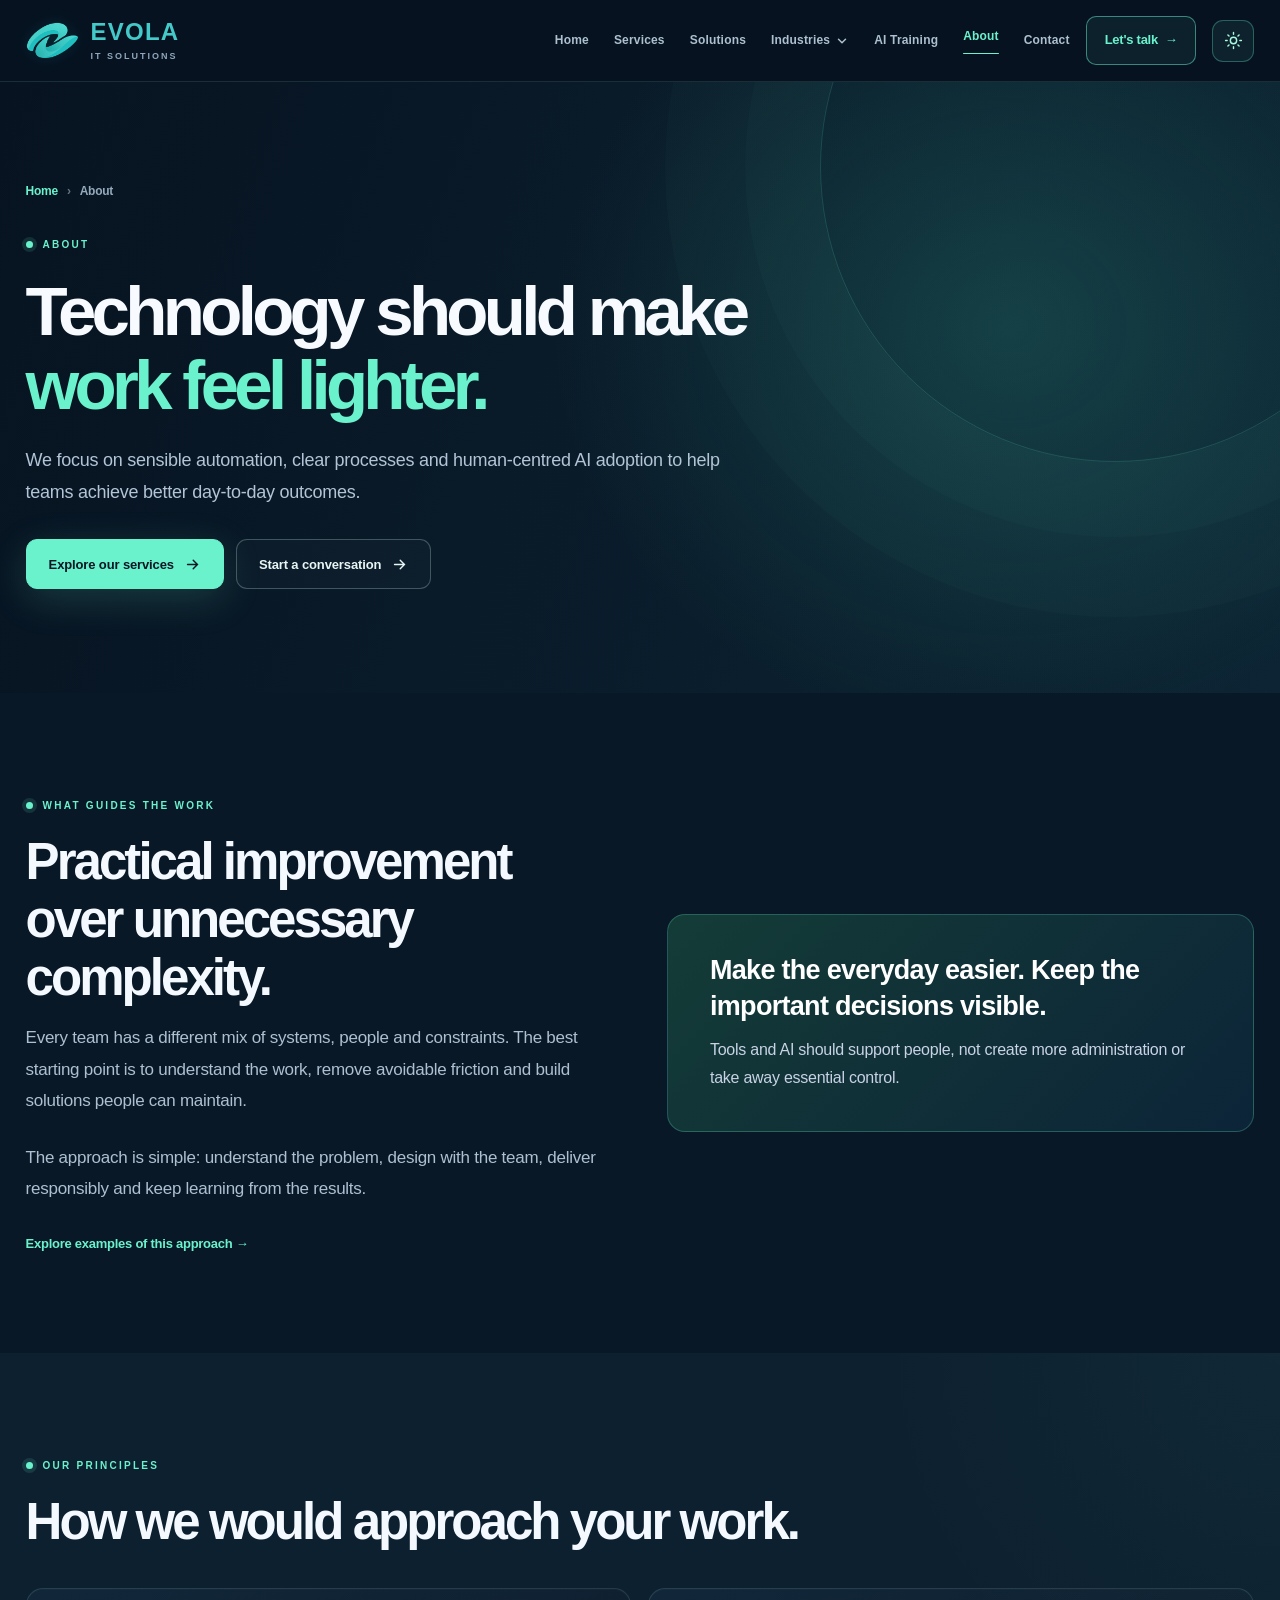
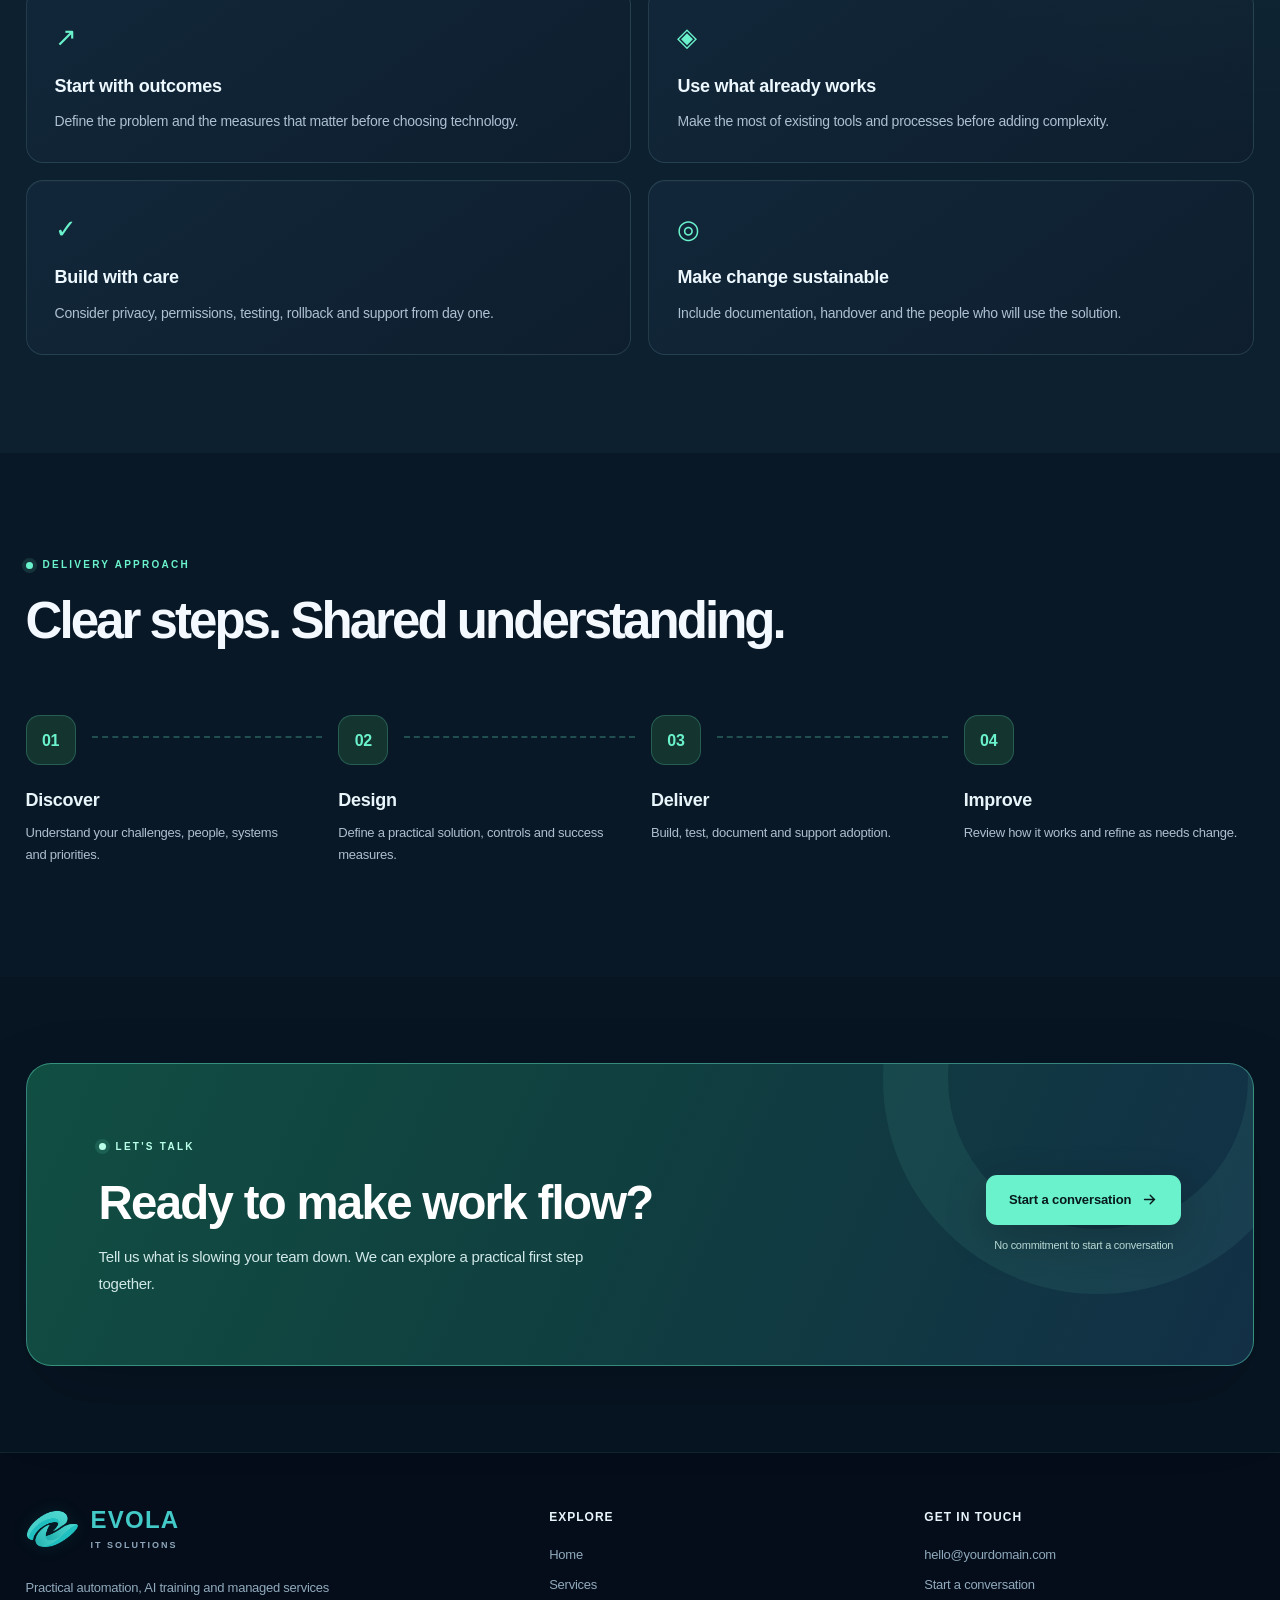
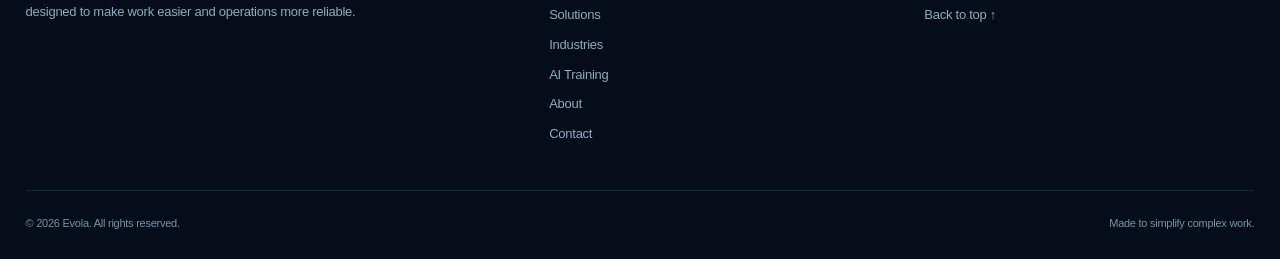
==== commit 1a3a5626: "Add files via upload" ====
--- a/about.html
+++ b/about.html
@@ -14,6 +14,7 @@
 <link rel="stylesheet" href="styles.css"><link rel="stylesheet" href="premium.css"><link rel="stylesheet" href="theme.css"><link rel="stylesheet" href="usecases.css"><link rel="stylesheet" href="evola.css?v=2"/>
 <link rel="stylesheet" href="industry-menu.css?v=3"/>
 <link rel="stylesheet" href="experience.css?v=1"/>
+<link rel="stylesheet" href="fullwidth.css?v=1"/>
 </head><body><a class="skip-link" href="#main">Skip to content</a>
 <header class="site-header" id="top"><div class="container nav-inner">
 <a class="brand" href="index.html" aria-label="Evola home">
--- a/fullwidth.css
+++ b/fullwidth.css
@@ -0,0 +1,59 @@
+/* Shared full-width enterprise layout. Loaded last on every page. */
+:root {
+  --ev-page-gutter: max(16px, 2vw);
+  --ev-header-height: 82px;
+}
+/* Match every major content rail to the header, without a desktop width cap. */
+.container,
+.lp-main .container,
+.site-header .nav-inner.container,
+.lp-main .lp-carousel-inner.container {
+  box-sizing: border-box;
+  width: calc(100% - 2 * var(--ev-page-gutter));
+  max-width: none;
+  margin-inline: auto;
+  padding-inline: 0;
+}
+/* Section backgrounds span the entire viewport; the shared gutter is internal. */
+main, .site-header, .site-footer { width: 100%; max-width: none; }
+.lp-main .lp-hero {
+  min-height: calc(100vh - var(--ev-header-height));
+  min-height: calc(100dvh - var(--ev-header-height));
+}
+.lp-main .lp-carousel-inner.container {
+  min-height: inherit;
+  margin-block: 0;
+  padding-block: 0 24px;
+}
+.lp-carousel .lp-slides { flex: 1 1 auto; }
+.lp-carousel .lp-hero-inner {
+  height: 100%;
+  min-height: 0;
+  padding-block: clamp(38px, 6vh, 76px);
+}
+.lp-carousel .lp-hero-copy {
+  width: min(1150px, 100%);
+  max-width: none;
+  padding-inline: 0;
+}
+.lp-carousel .lp-hero-copy > p { max-width: 65ch; }
+/* Wider panels without turning long prose into edge-to-edge lines. */
+.section-intro, .page-hero p, .lp-section-heading p,
+.lp-example-copy > p, .lp-outro p, .ev-faq-layout > div:first-child > p,
+.split-article p, .panel-grid p, .uc-contact-layout > div:first-child > p {
+  max-width: 70ch;
+}
+.lp-help-card p, .detail-card p, .track-card p, .principle p,
+.contact-option p, .uc-card p, .ev-faq details p { max-width: 70ch; }
+/* Wide-screen card groups expand naturally with the content rail. */
+@media (min-width: 1440px) {
+  .lp-help-grid, .detail-grid, .track-grid, .contact-options,
+  .uc-card-grid, .uc-feature-grid, .principles-grid { gap: clamp(20px, 1.6vw, 40px); }
+  .lp-help-card, .detail-card, .track-card, .contact-option, .principle { padding: clamp(28px, 2.1vw, 52px); }
+}
+@media (max-width: 1050px) { :root { --ev-header-height: 72px; } }
+@media (max-width: 650px) {
+  .lp-main .lp-carousel-inner.container { padding-bottom: 12px; }
+  .lp-carousel .lp-hero-inner { padding-block: 44px 28px; }
+  .lp-carousel .lp-slide-title { font-size: clamp(38px, 10vw, 65px); overflow-wrap: anywhere; }
+}
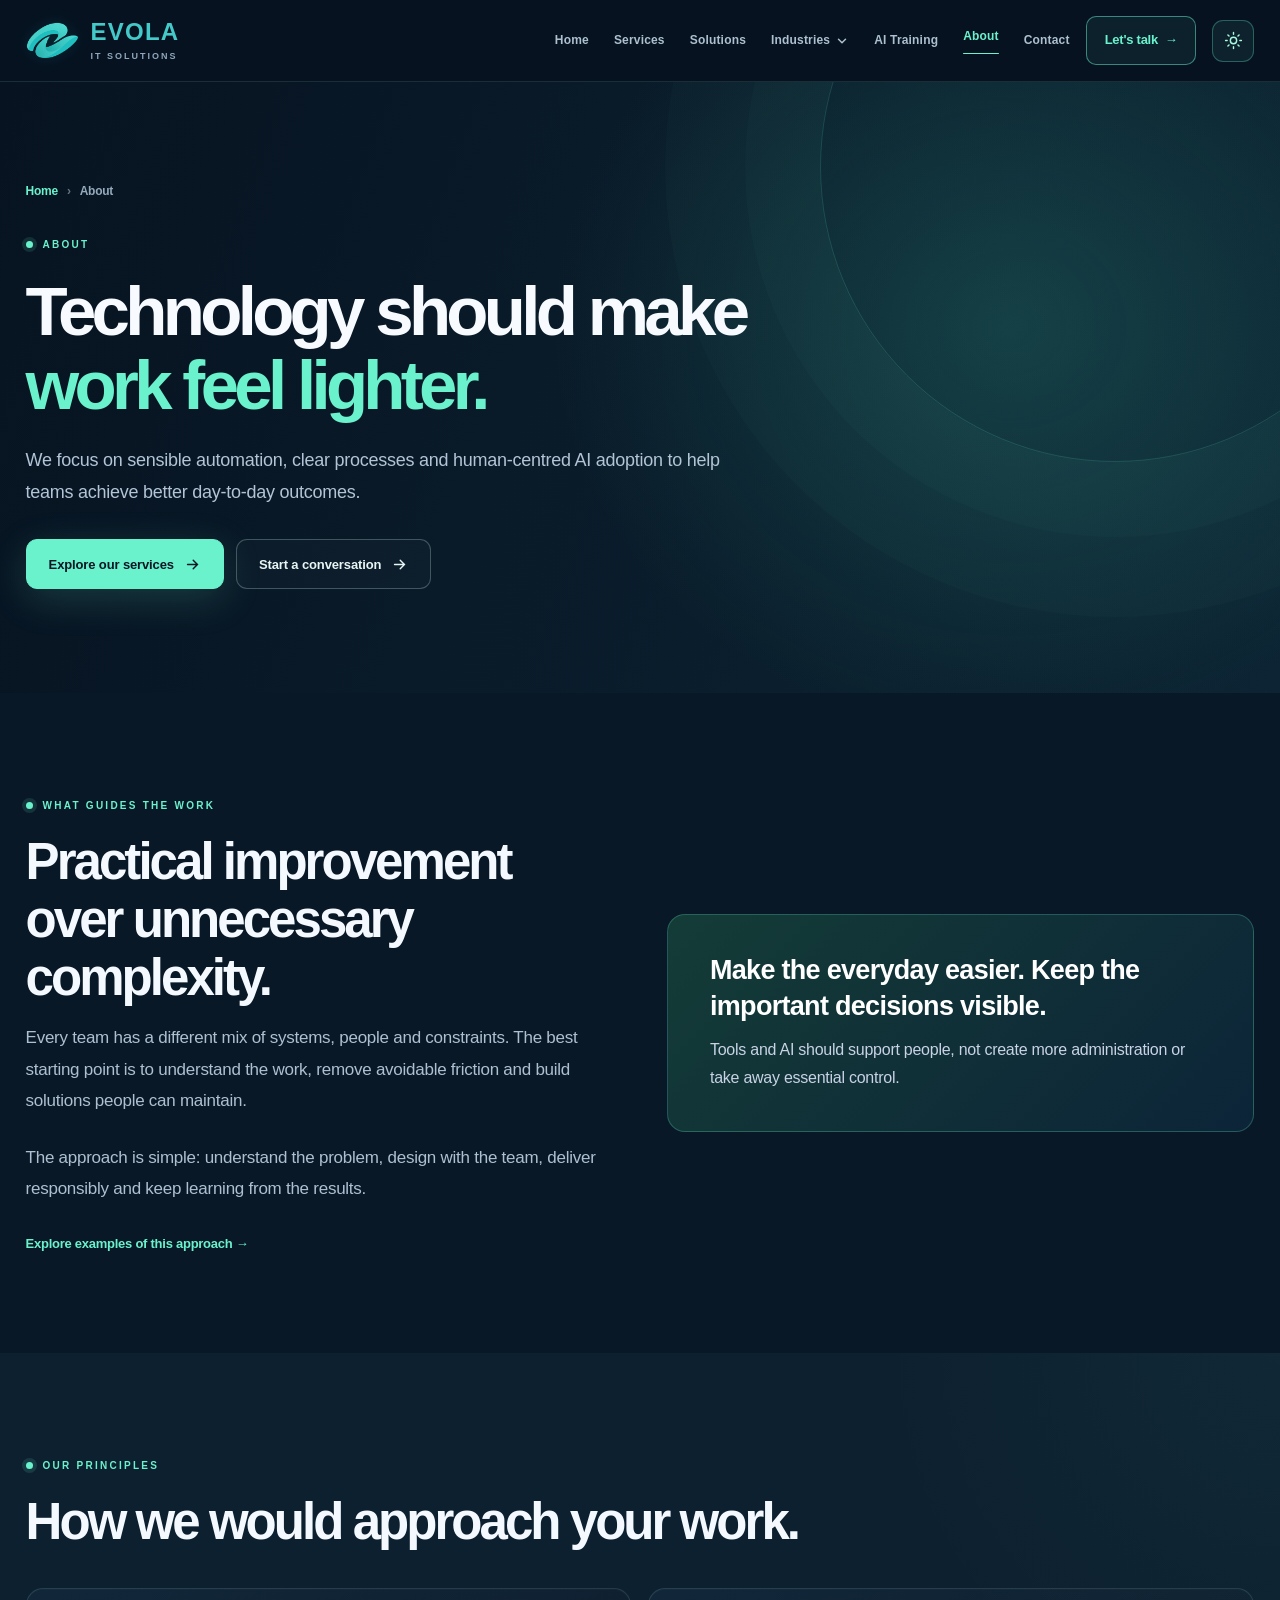
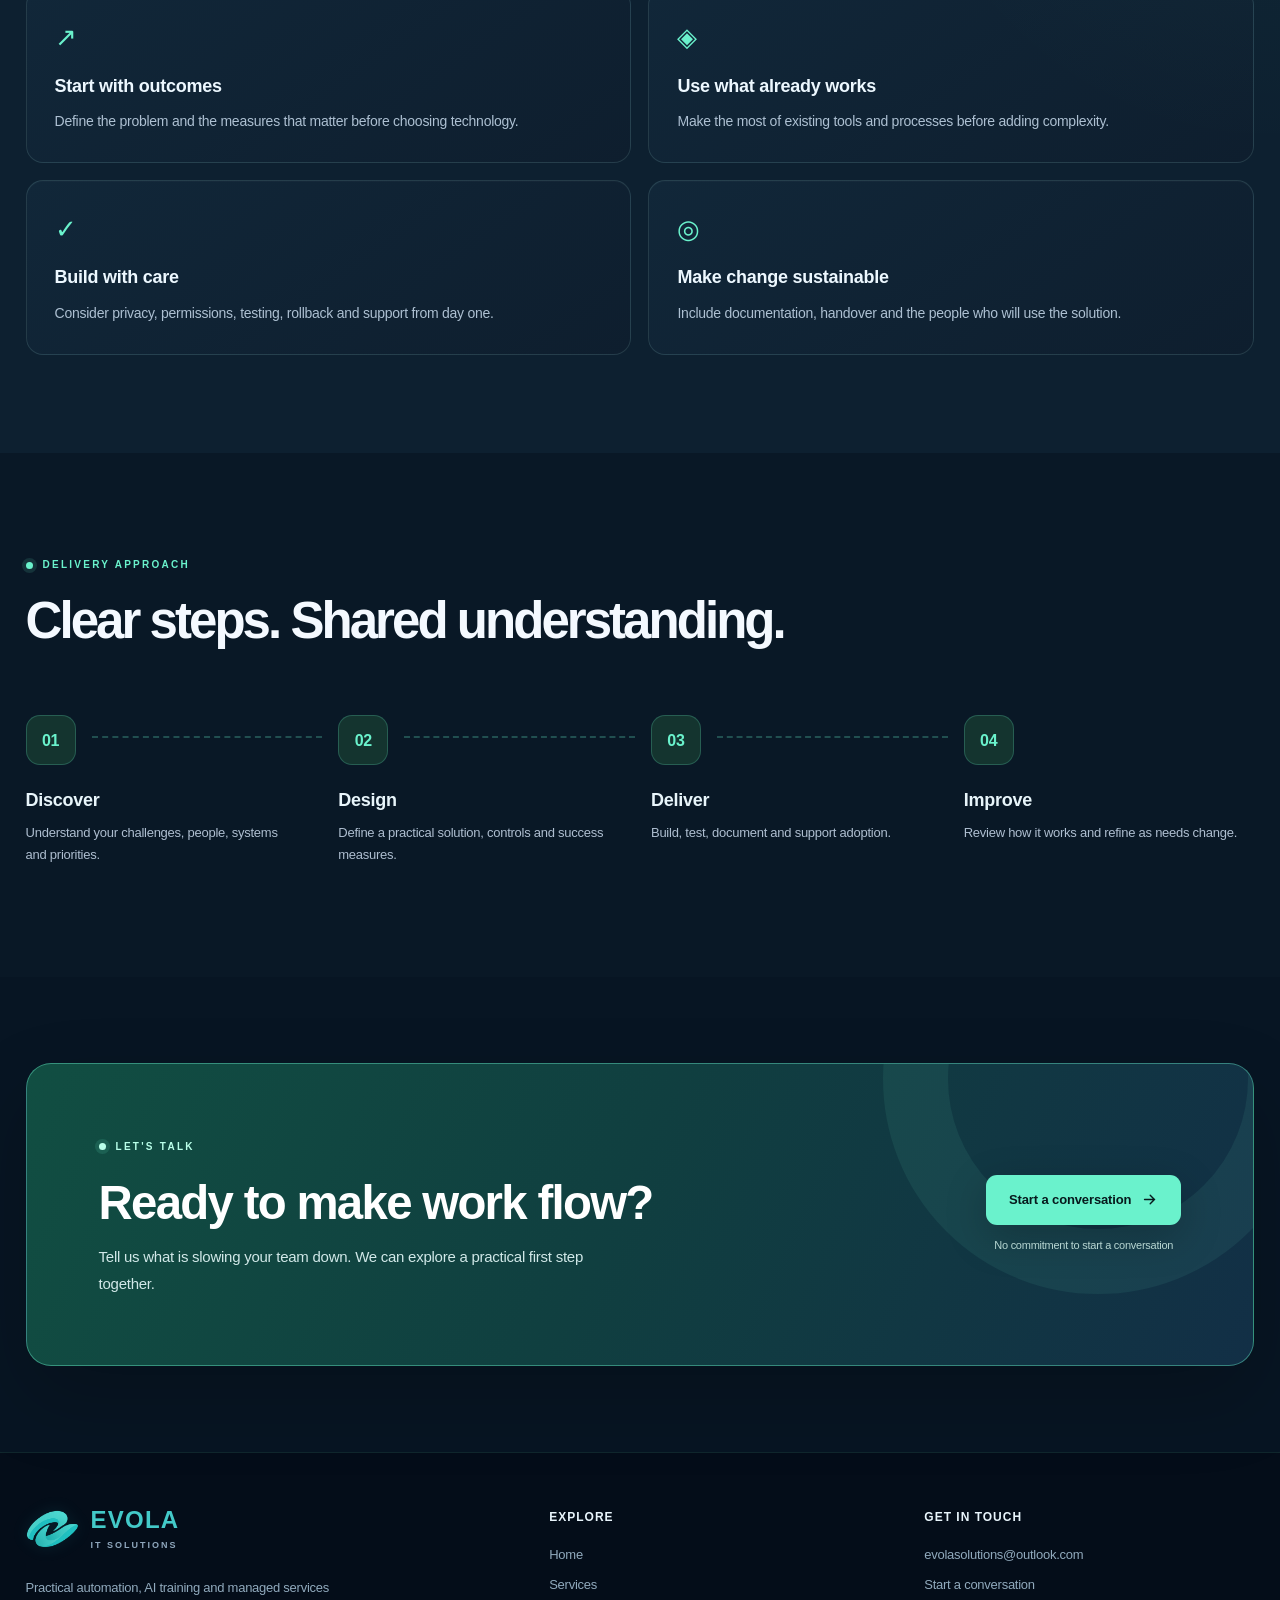
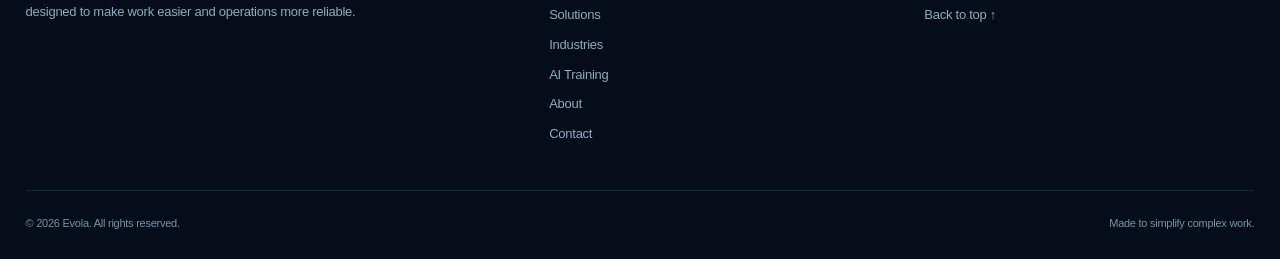
==== commit 8e491f4f: "Add files via upload" ====
--- a/about.html
+++ b/about.html
@@ -67,6 +67,6 @@
       <span><span class="brand-name">Evola</span><span class="brand-label">IT Solutions</span></span></a><p class="footer-description">Practical automation, AI training and managed services designed to make work easier and operations more reliable.</p></div>
 <div><h3 class="footer-heading">Explore</h3><div class="footer-list"><a href="index.html">Home</a><a href="services.html">Services</a><a href="solutions.html">Solutions</a>
 <a href="use-cases.html">Industries</a><a href="ai-training.html">AI Training</a><a href="about.html">About</a><a href="contact.html">Contact</a></div></div>
-<div><h3 class="footer-heading">Get in touch</h3><div class="footer-list"><a href="mailto:hello@yourdomain.com">hello@yourdomain.com</a><a href="contact.html">Start a conversation</a><a href="#top">Back to top ↑</a></div></div></div>
+<div><h3 class="footer-heading">Get in touch</h3><div class="footer-list"><a href="mailto:evolasolutions@outlook.com">evolasolutions@outlook.com</a><a href="contact.html">Start a conversation</a><a href="#top">Back to top ↑</a></div></div></div>
 <div class="footer-bottom"><span>© <span class="js-year">2026</span> Evola. All rights reserved.</span><span>Made to simplify complex work.</span></div>
 </div></footer><script src="script.js?v=4" defer></script></body></html>
